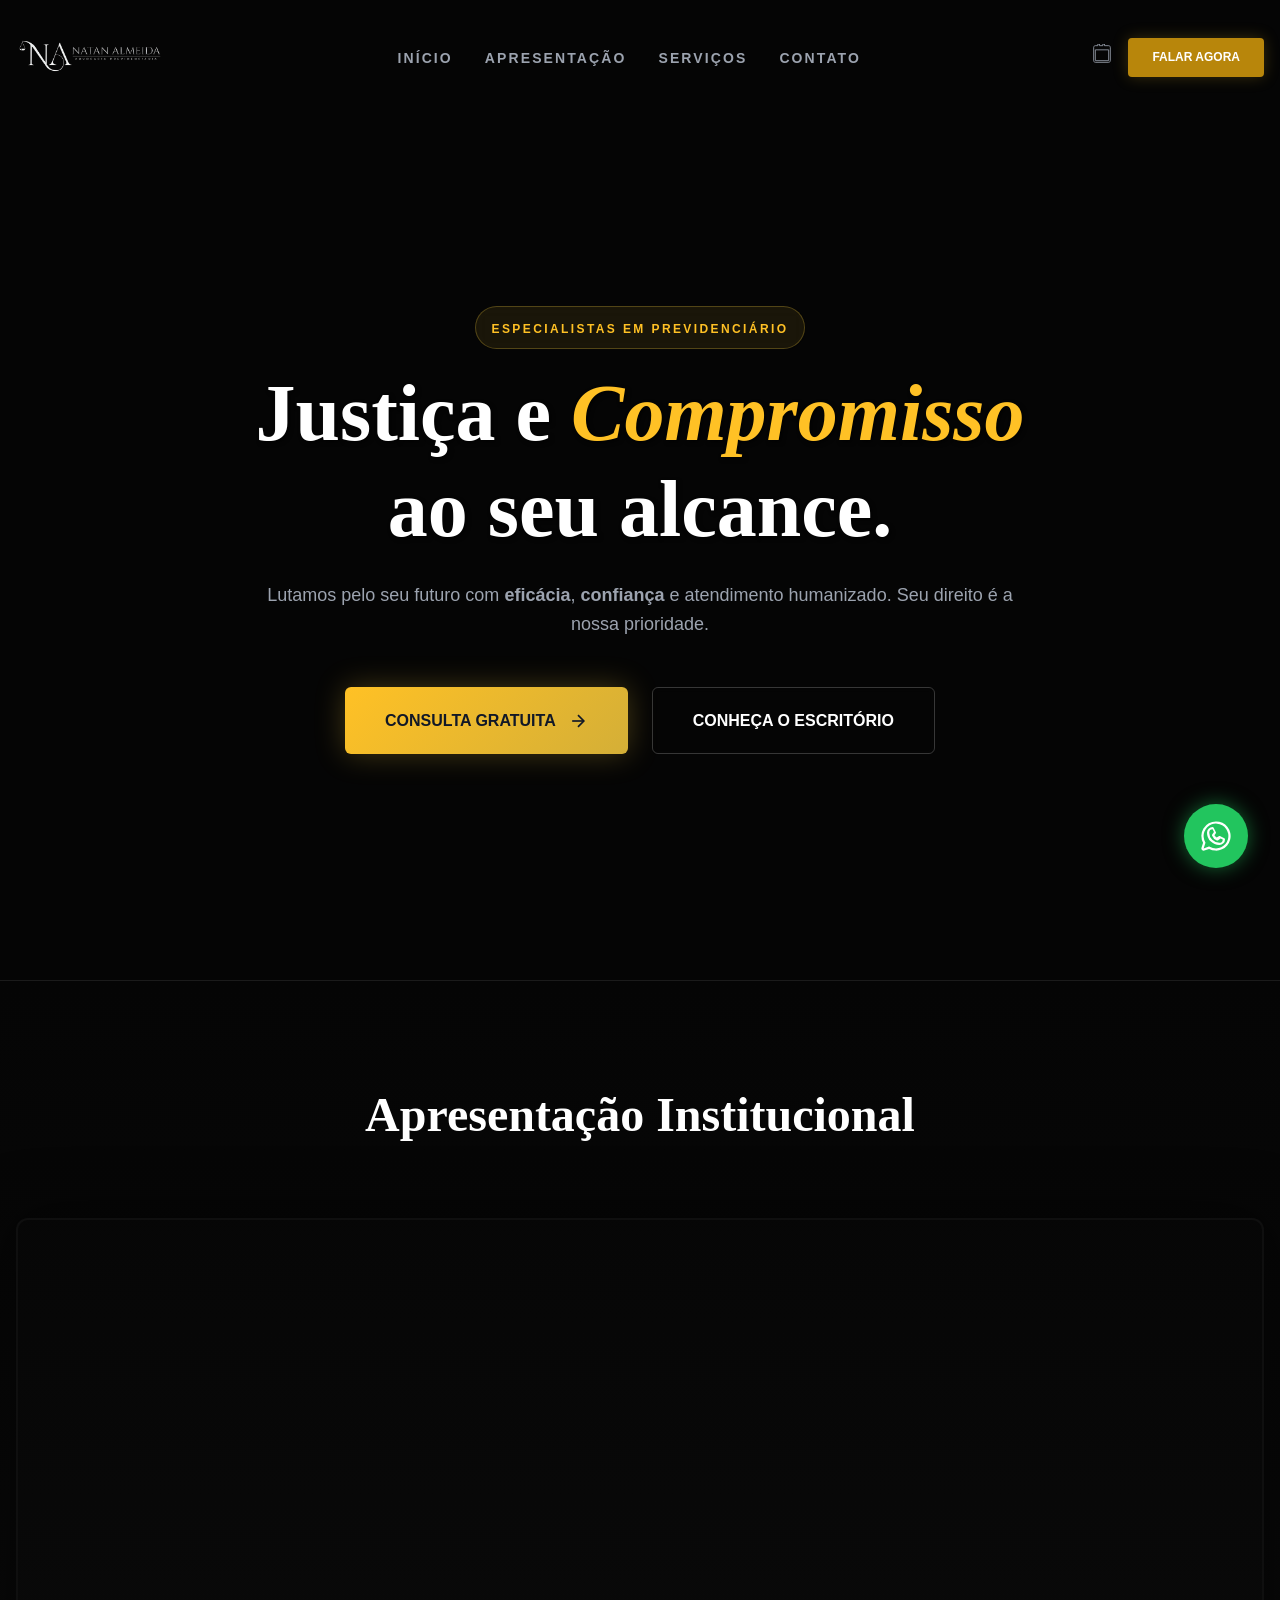
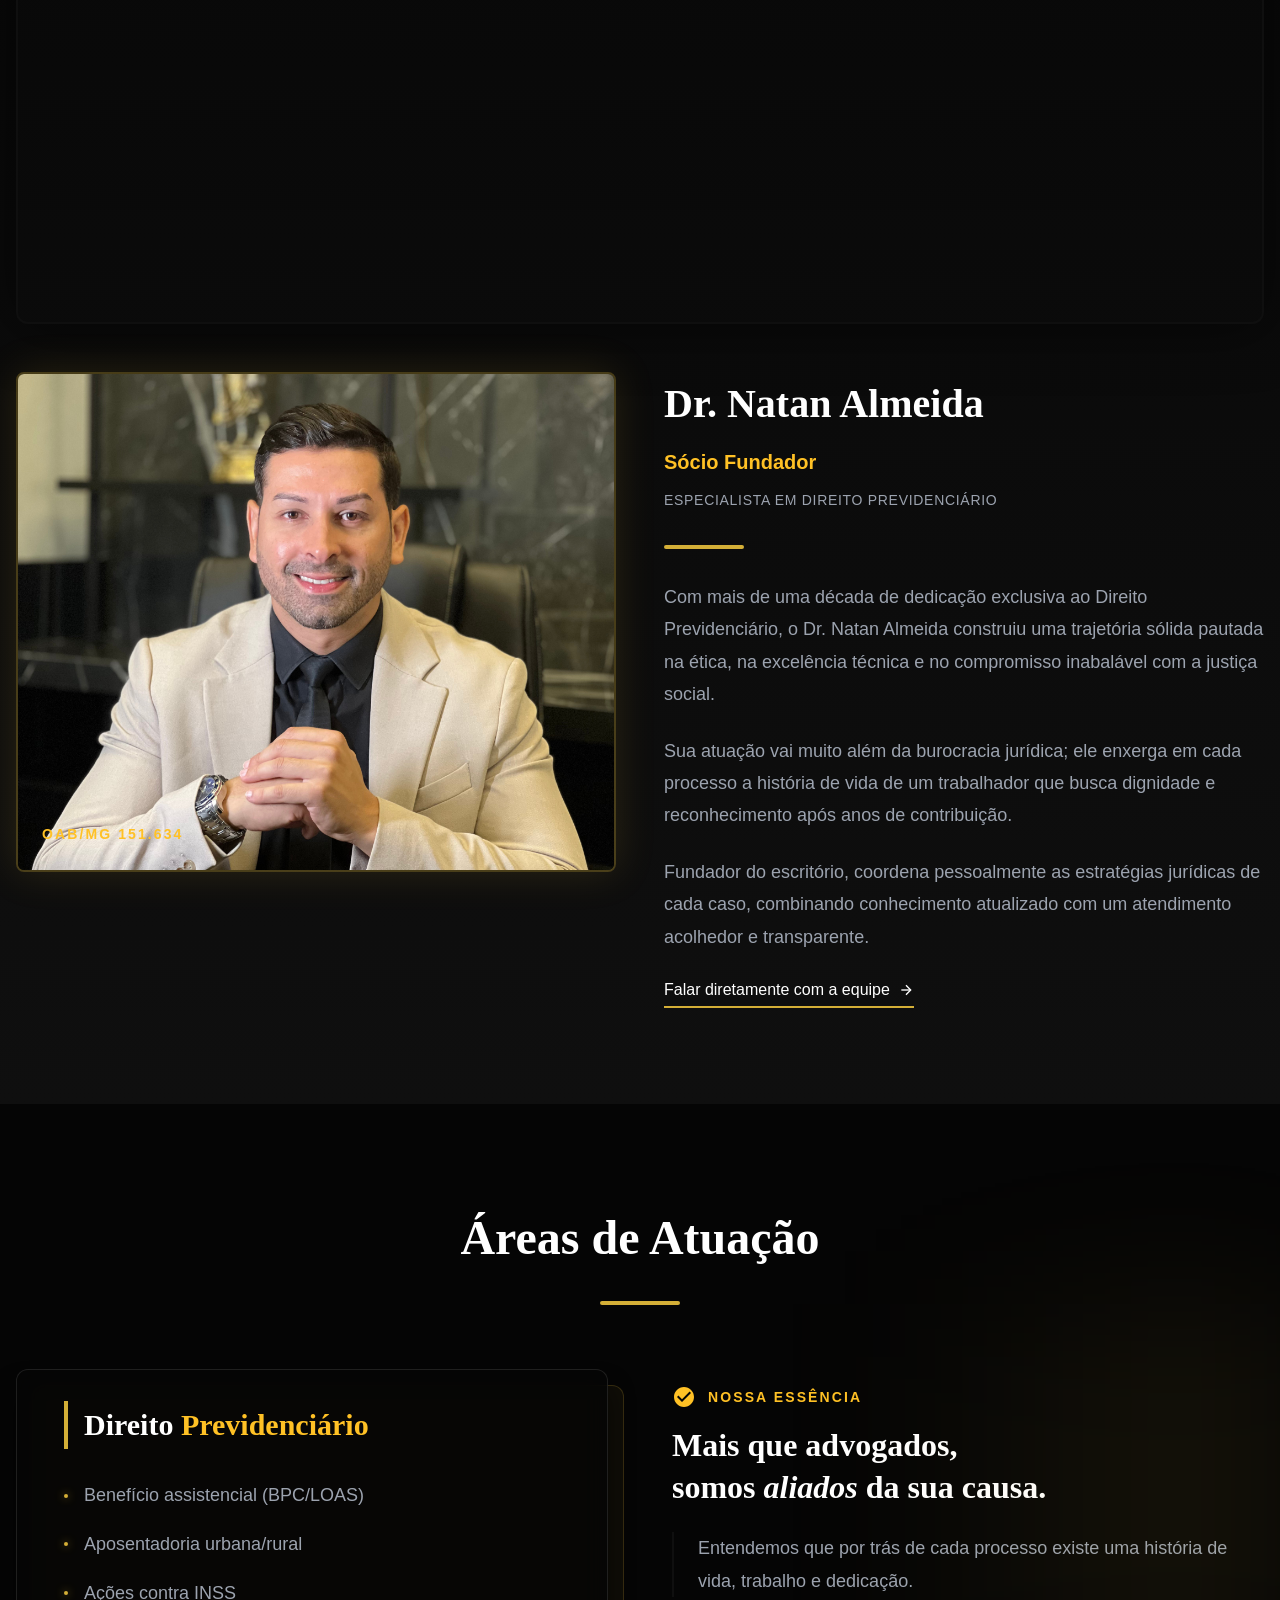
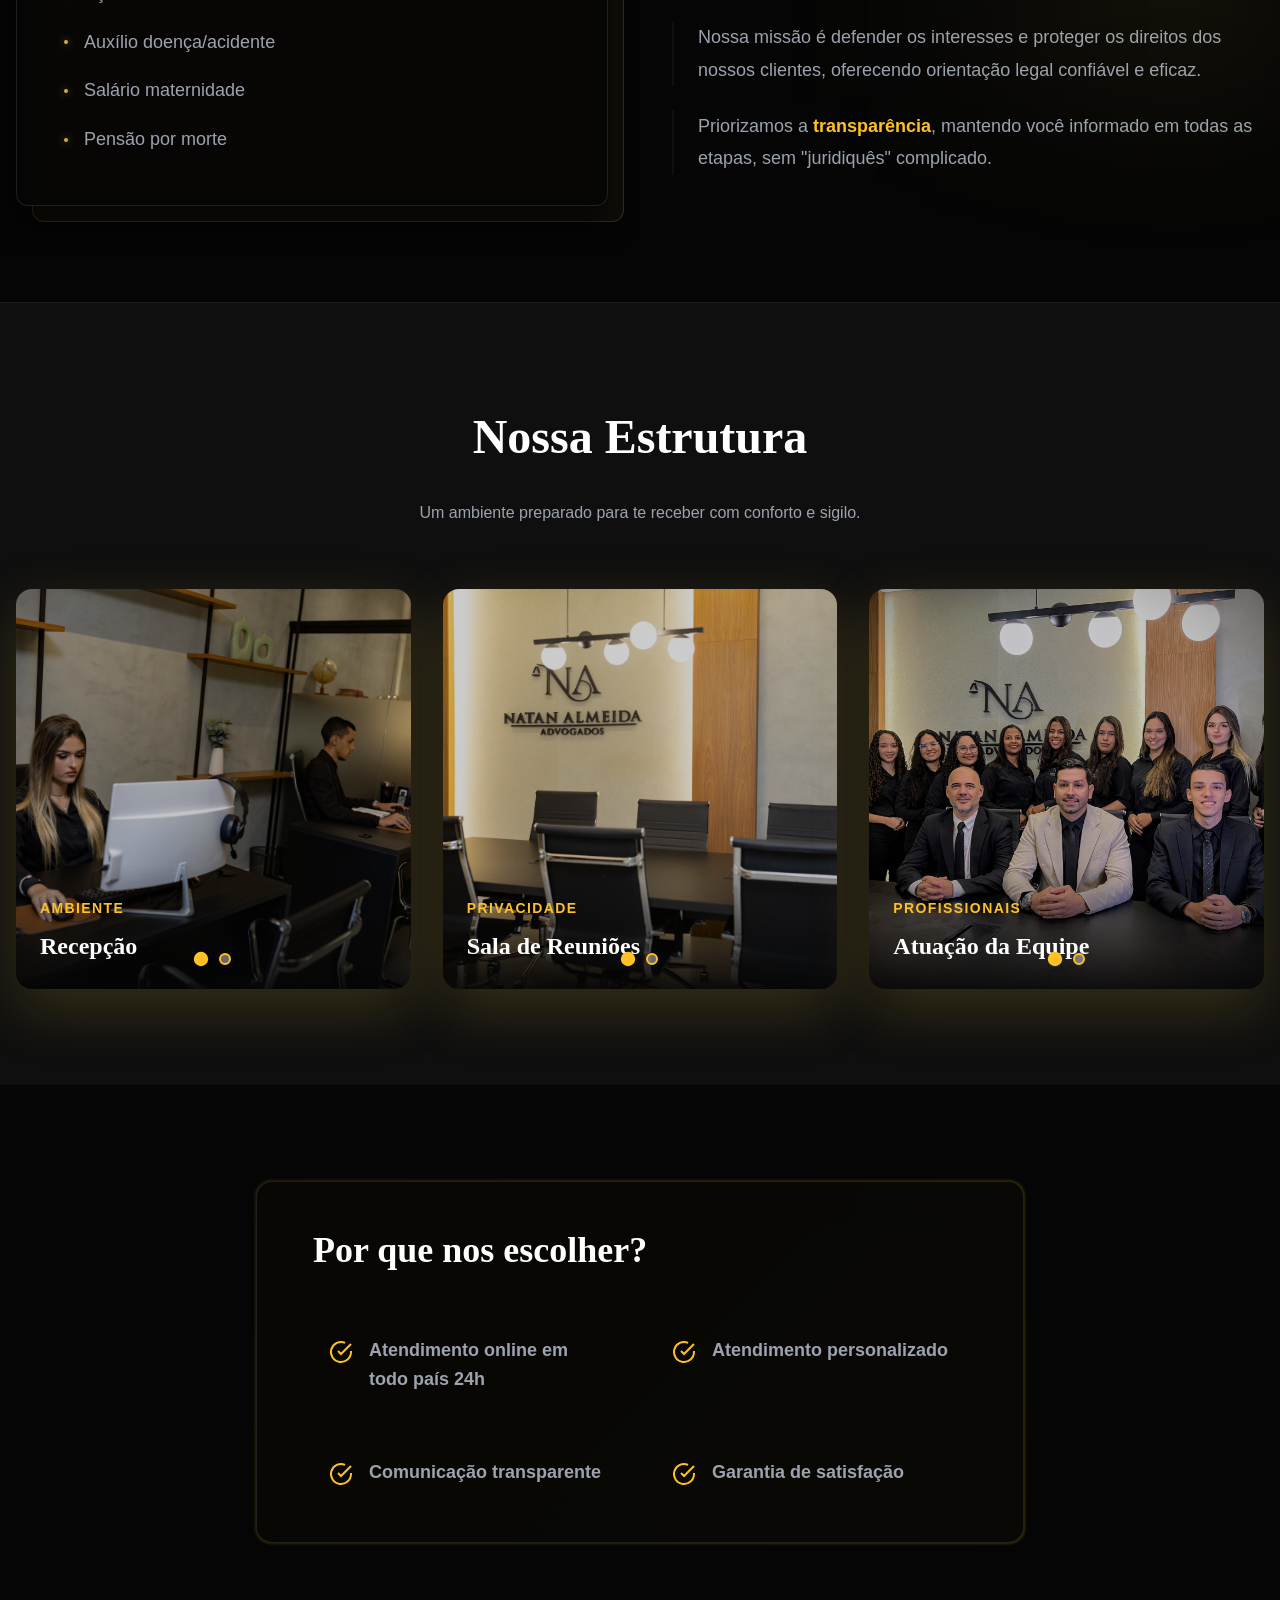
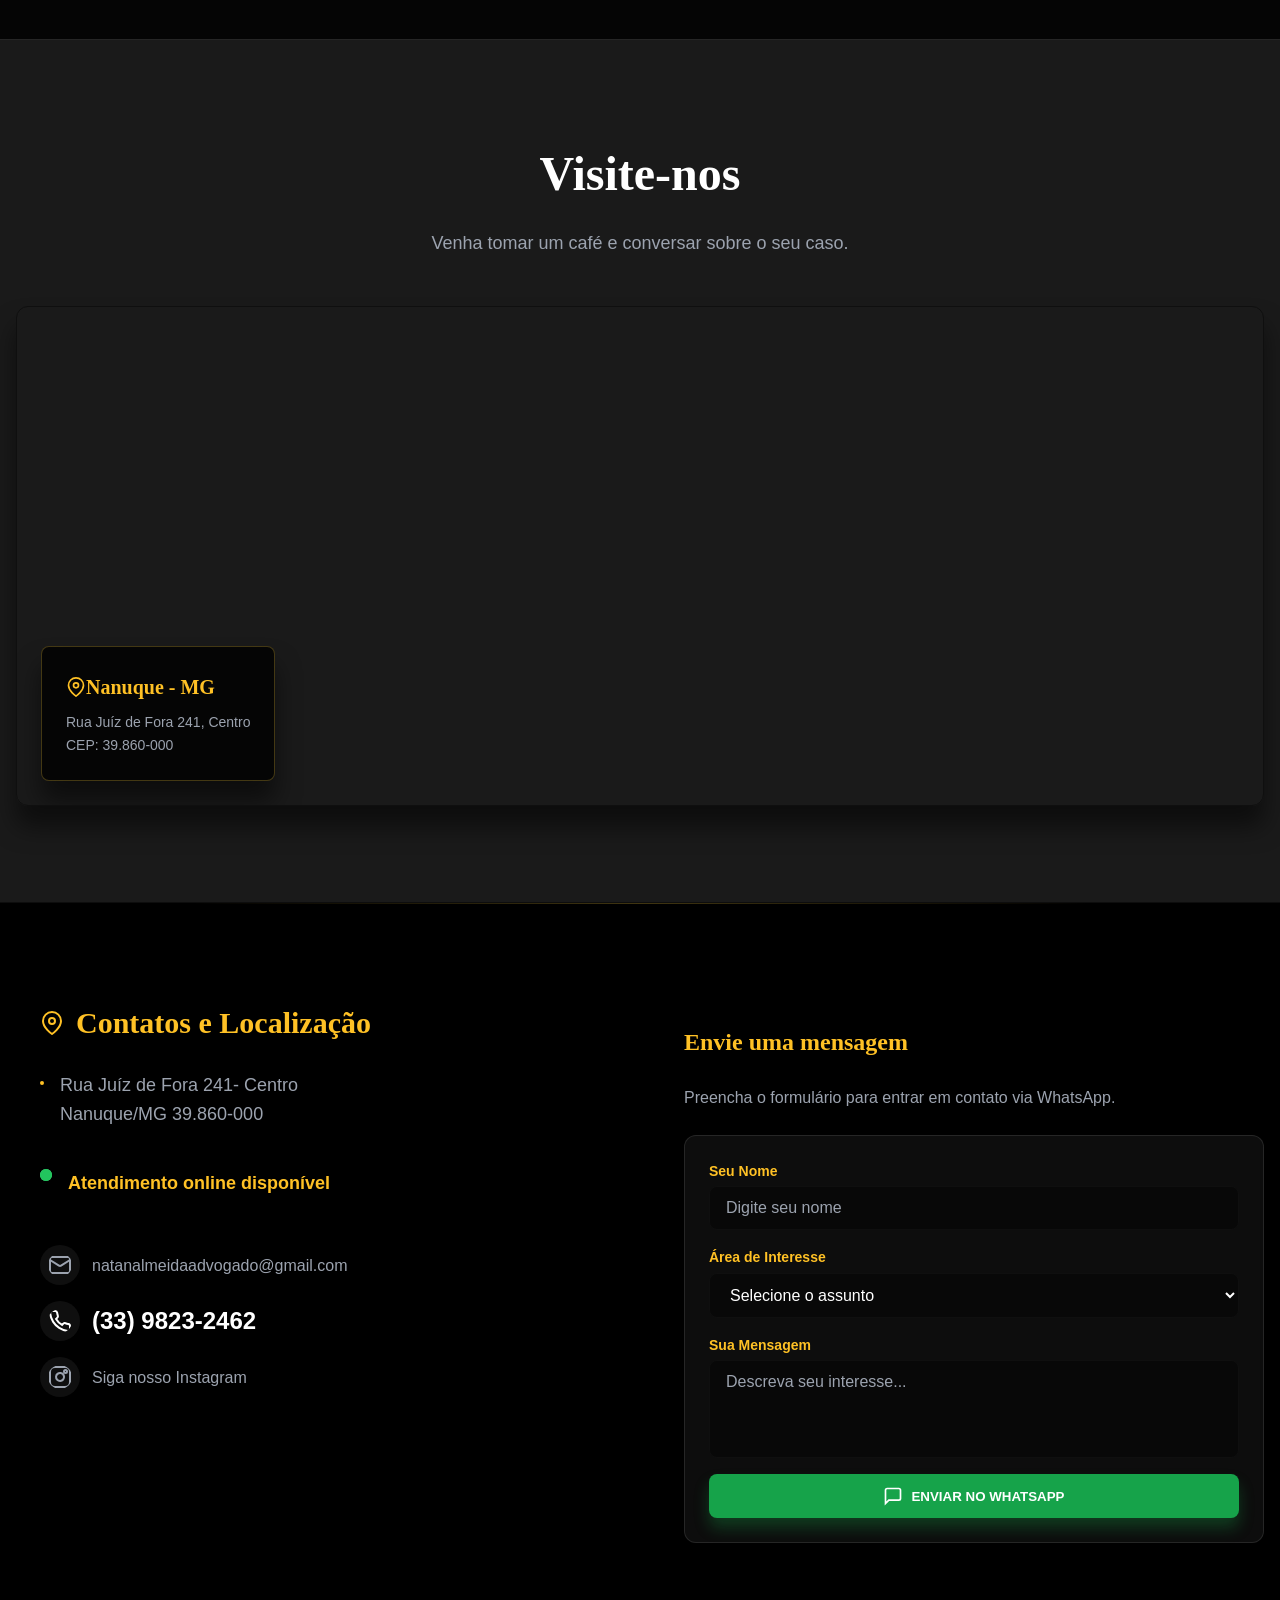
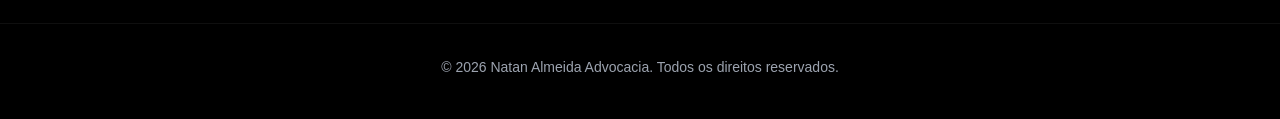
==== index.html @ 94191c1b "Add Vercel Web Analytics integration guide # Vercel Web Analytics Implementation  ## Summary Success" ====
<!DOCTYPE html>
<html lang="pt-BR">
<head>
    <meta charset="UTF-8">
    <meta name="viewport" content="width=device-width, initial-scale=1.0">
    <title>Natan Almeida | Advocacia Previdenciária</title>
    <style>
        * {
            margin: 0;
            padding: 0;
            box-sizing: border-box;
        }

        /* ========== VARIÁVEIS DE COR ========== */
        :root {
            --gold-300: #FFD700;
            --gold-400: #FFC125;
            --gold-500: #D4AF37;
            --gold-600: #B8860B;
            --rich-black: #050505;
            --charcoal: #0F0F0F;
            --text-light: #E5E7EB;
            --text-muted: #9CA3AF;
            --text-dark: #111827;
        }

        /* ========== SCROLLBAR CUSTOMIZADA ========== */
        ::-webkit-scrollbar {
            width: 10px;
        }
        ::-webkit-scrollbar-track {
            background: var(--rich-black);
        }
        ::-webkit-scrollbar-thumb {
            background: #333;
            border-radius: 5px;
        }
        ::-webkit-scrollbar-thumb:hover {
            background: var(--gold-500);
        }
        * {
            scrollbar-width: thin;
            scrollbar-color: #333 var(--rich-black);
        }

        /* ========== FONTE E BASE ========== */
        @import url('https://fonts.googleapis.com/css2?family=Cormorant+Garamond:ital,wght@0,300;0,400;0,600;0,700;1,400&family=Inter:wght@300;400;500;600&display=swap');

        html {
            scroll-behavior: smooth;
        }

        body {
            font-family: 'Inter', sans-serif;
            background-color: var(--rich-black);
            color: var(--text-light);
            line-height: 1.6;
            overflow-x: hidden;
        }

        h1, h2, h3, h4, h5, h6 {
            font-family: 'Cormorant Garamond', serif;
            font-weight: 600;
        }

        ::selection {
            background-color: var(--gold-500);
            color: white;
        }

        /* ========== HEADER ========== */
        header {
            position: fixed;
            top: 0;
            width: 100%;
            z-index: 50;
            transition: all 0.5s ease;
            padding: 1.5rem 0;
        }

        header.scrolled {
            background-color: rgba(5, 5, 5, 0.8);
            backdrop-filter: blur(20px);
            box-shadow: 0 10px 30px rgba(0, 0, 0, 0.3);
            padding: 0.75rem 0;
            border-bottom: 1px solid rgba(255, 255, 255, 0.05);
        }

        .header-container {
            max-width: 1280px;
            margin: 0 auto;
            padding: 0 1rem;
            display: flex;
            justify-content: space-between;
            align-items: center;
        }

        .logo {
            height: 60px;
            width: auto;
            object-fit: contain;
            transition: opacity 0.3s;
        }

        .logo:hover {
            opacity: 0.9;
        }

        nav {
            display: none;
            gap: 2rem;
        }

        nav.active {
            display: flex;
        }

        nav a {
            position: relative;
            font-size: 0.875rem;
            font-weight: 600;
            color: var(--text-muted);
            text-decoration: none;
            text-transform: uppercase;
            letter-spacing: 0.15em;
            transition: color 0.3s;
        }

        nav a::after {
            content: '';
            position: absolute;
            bottom: -5px;
            left: 0;
            width: 0;
            height: 2px;
            background-color: var(--gold-400);
            transition: width 0.3s;
        }

        nav a:hover {
            color: white;
        }

        nav a:hover::after {
            width: 100%;
        }

        @media (min-width: 768px) {
            nav {
                display: flex !important;
            }
        }

        .header-cta {
            display: none;
            align-items: center;
            gap: 1rem;
        }

        .header-cta.active {
            display: flex;
        }

        @media (min-width: 768px) {
            .header-cta {
                display: flex !important;
            }
        }

        .header-cta a {
            transition: all 0.3s;
        }

        .header-cta a.btn {
            padding: 0.625rem 1.5rem;
            background-color: var(--gold-600);
            color: white;
            text-decoration: none;
            font-size: 0.75rem;
            font-weight: 700;
            text-transform: uppercase;
            border-radius: 0.25rem;
            transition: all 0.3s;
            box-shadow: 0 0 15px rgba(176, 141, 32, 0.3);
        }

        .header-cta a.btn:hover {
            background-color: var(--gold-500);
            box-shadow: 0 0 20px rgba(212, 175, 55, 0.6);
            transform: translateY(-2px);
        }

        .menu-btn {
            display: flex;
            flex-direction: column;
            gap: 0.4rem;
            background: none;
            border: none;
            cursor: pointer;
            color: white;
            padding: 0.5rem;
        }

        .menu-btn span {
            width: 25px;
            height: 3px;
            background-color: white;
            border-radius: 2px;
            transition: all 0.3s;
        }

        /* ========== CAROUSEL ========== */
        .carousel-container {
            position: relative;
            max-width: 800px;
            margin: 0 auto;
            border-radius: 1rem;
            overflow: hidden;
            box-shadow: 0 20px 60px rgba(212, 175, 55, 0.2);
        }

        .carousel-slide {
            position: relative;
            width: 100%;
            height: 500px;
            overflow: hidden;
        }

        .carousel-slide img {
            width: 100%;
            height: 100%;
            object-fit: cover;
            animation: slideIn 0.8s ease-in-out;
        }

        @keyframes slideIn {
            from {
                opacity: 0;
                transform: scale(1.05);
            }
            to {
                opacity: 1;
                transform: scale(1);
            }
        }

        .carousel-info {
            position: absolute;
            bottom: 0;
            left: 0;
            right: 0;
            background: linear-gradient(to top, rgba(5, 5, 5, 0.9), transparent);
            padding: 2rem 1.5rem 1.5rem;
            color: white;
        }

        .carousel-label {
            font-size: 0.875rem;
            color: var(--gold-400);
            text-transform: uppercase;
            letter-spacing: 0.1em;
            font-weight: 600;
            margin-bottom: 0.5rem;
        }

        .carousel-title {
            font-size: 1.5rem;
            font-weight: 600;
            font-family: 'Cormorant Garamond', serif;
            margin: 0;
        }

        .carousel-dots {
            position: absolute;
            bottom: 1.5rem;
            left: 50%;
            transform: translateX(-50%);
            display: flex;
            gap: 0.75rem;
            z-index: 10;
        }

        .dot {
            width: 12px;
            height: 12px;
            border-radius: 50%;
            background-color: rgba(255, 255, 255, 0.4);
            cursor: pointer;
            transition: all 0.3s ease;
            border: 2px solid var(--gold-400);
        }

        .dot.active {
            background-color: var(--gold-400);
            transform: scale(1.2);
        }

        .dot:hover {
            background-color: rgba(255, 255, 255, 0.6);
        }

        /* ========== SERVICES GRID ========== */
        .services-grid {
            display: grid;
            grid-template-columns: repeat(auto-fit, minmax(300px, 1fr));
            gap: 2rem;
            margin-top: 3rem;
        }

        .service-card-container {
            position: relative;
        }

        .carousel-mini {
            position: relative;
            border-radius: 1rem;
            overflow: hidden;
            box-shadow: 0 20px 60px rgba(212, 175, 55, 0.2);
        }

        .carousel-mini-slide {
            position: relative;
            width: 100%;
            height: 400px;
            overflow: hidden;
        }

        .carousel-mini-slide .carousel-img {
            width: 100%;
            height: 100%;
            object-fit: cover;
            animation: slideIn 0.8s ease-in-out;
            filter: brightness(0.8);
            transition: filter 0.5s ease, opacity 0.8s ease-in-out;
            cursor: pointer;
        }

        .carousel-mini:hover .carousel-img {
            filter: brightness(1);
        }

        .carousel-mini-slide .carousel-info {
            position: absolute;
            bottom: 0;
            left: 0;
            right: 0;
            background: linear-gradient(to top, rgba(5, 5, 5, 0.9), transparent);
            padding: 2rem 1.5rem 1.5rem;
            color: white;
        }

        .carousel-mini-slide .carousel-label {
            font-size: 0.875rem;
            color: var(--gold-400);
            text-transform: uppercase;
            letter-spacing: 0.1em;
            font-weight: 600;
            margin-bottom: 0.5rem;
        }

        .carousel-mini-slide .carousel-title {
            font-size: 1.5rem;
            font-weight: 600;
            font-family: 'Cormorant Garamond', serif;
            margin: 0;
        }

        @media (min-width: 768px) {
            .menu-btn {
                display: none;
            }
        }

        /* ========== HERO SECTION ========== */
        .hero {
            position: relative;
            min-height: 100vh;
            display: flex;
            align-items: center;
            justify-content: center;
            padding: 2rem 1rem;
            margin-top: 80px;
            overflow: hidden;
            background-image: url('./equipe1.jpg');
            background-size: cover;
            background-position: center;
            background-repeat: no-repeat;
            background-attachment: fixed;
        }

        .hero::before {
            content: '';
            position: absolute;
            top: 0;
            left: 0;
            right: 0;
            bottom: 0;
            background: linear-gradient(135deg, rgba(5, 5, 5, 0.85) 0%, rgba(5, 5, 5, 0.6) 50%, rgba(5, 5, 5, 0.9) 100%);
            z-index: 1;
        }

        .hero::after {
            content: '';
            position: absolute;
            top: 0;
            left: 0;
            right: 0;
            bottom: 0;
            background-image: url('data:image/svg+xml,<svg xmlns="http://www.w3.org/2000/svg" width="60" height="60"><rect fill="%23050505" width="60" height="60"/><g fill-opacity="0.05"><polygon points="30 55 0 38 0 23 30 5 60 23 60 38"/></g></svg>');
            z-index: 1;
        }

        .hero-content {
            position: relative;
            z-index: 2;
            max-width: 1280px;
            text-align: center;
            animation: fadeInUp 1s ease-out;
        }

        .hero-badge {
            display: inline-block;
            margin-bottom: 1rem;
            padding: 0.5rem 1rem;
            border: 1px solid rgba(212, 175, 55, 0.3);
            border-radius: 9999px;
            background-color: rgba(212, 175, 55, 0.1);
            backdrop-filter: blur(8px);
        }

        .hero-badge span {
            color: var(--gold-400);
            font-size: 0.75rem;
            text-transform: uppercase;
            letter-spacing: 0.2em;
            font-weight: 700;
        }

        .hero h1 {
            font-size: 3rem;
            line-height: 1.2;
            color: white;
            margin-bottom: 1.5rem;
            text-shadow: 2px 2px 4px rgba(0, 0, 0, 0.7);
        }

        @media (min-width: 640px) {
            .hero h1 {
                font-size: 4rem;
            }
        }

        @media (min-width: 1024px) {
            .hero h1 {
                font-size: 5rem;
            }
        }

        .hero h1 .gold {
            color: var(--gold-400);
            font-style: italic;
        }

        .hero p {
            font-size: 1.125rem;
            color: var(--text-muted);
            max-width: 48rem;
            margin: 0 auto 3rem;
            font-weight: 300;
        }

        .hero-btns {
            display: flex;
            flex-direction: column;
            gap: 1.5rem;
            justify-content: center;
            margin-top: 2rem;
        }

        @media (min-width: 640px) {
            .hero-btns {
                flex-direction: row;
            }
        }

        .btn-primary {
            padding: 1.25rem 2.5rem;
            font-size: 1rem;
            font-weight: 700;
            text-transform: uppercase;
            background: linear-gradient(135deg, var(--gold-400) 0%, var(--gold-500) 100%);
            color: var(--text-dark);
            text-decoration: none;
            border-radius: 0.375rem;
            display: inline-flex;
            align-items: center;
            justify-content: center;
            gap: 0.75rem;
            transition: all 0.3s;
            box-shadow: 0 0 30px rgba(212, 175, 55, 0.3);
            border: none;
            cursor: pointer;
        }

        .btn-primary:hover {
            box-shadow: 0 0 40px rgba(255, 255, 255, 0.4);
            transform: translateY(-2px);
        }

        .btn-secondary {
            padding: 1.25rem 2.5rem;
            font-size: 1rem;
            font-weight: 700;
            text-transform: uppercase;
            background: transparent;
            color: white;
            text-decoration: none;
            border: 1px solid rgba(255, 255, 255, 0.2);
            border-radius: 0.375rem;
            display: inline-flex;
            align-items: center;
            justify-content: center;
            gap: 0.75rem;
            transition: all 0.3s;
            backdrop-filter: blur(4px);
        }

        .btn-secondary:hover {
            background-color: rgba(255, 255, 255, 0.1);
            border-color: rgba(255, 255, 255, 0.4);
        }

        @keyframes fadeInUp {
            from {
                opacity: 0;
                transform: translateY(30px);
            }
            to {
                opacity: 1;
                transform: translateY(0);
            }
        }

        /* ========== PRESENTATION SECTION ========== */
        .presentation {
            padding: 6rem 1rem;
            background: linear-gradient(180deg, var(--rich-black) 0%, var(--charcoal) 100%);
            border-top: 1px solid rgba(255, 255, 255, 0.05);
        }

        .section-container {
            max-width: 1280px;
            margin: 0 auto;
        }

        .section-header {
            text-align: center;
            margin-bottom: 4rem;
        }

        .section-header h2 {
            font-size: 2rem;
            color: white;
            margin-bottom: 1.5rem;
        }

        @media (min-width: 640px) {
            .section-header h2 {
                font-size: 3rem;
            }
        }

        .presentation-grid {
            display: grid;
            grid-template-columns: 1fr;
            gap: 3rem;
            align-items: start;
        }

        @media (min-width: 768px) {
            .presentation-grid {
                grid-template-columns: 1fr 1fr;
            }
        }

        .presentation-image {
            position: relative;
            border-radius: 0.5rem;
            overflow: hidden;
            border: 2px solid rgba(212, 175, 55, 0.3);
            box-shadow: 0 0 40px rgba(212, 175, 55, 0.15);
            height: 500px;
        }

        .presentation-image img {
            width: 100%;
            height: 100%;
            object-fit: cover;
            object-position: center top;
        }

        .presentation-content h3 {
            font-size: 2.5rem;
            color: white;
            margin-bottom: 0.5rem;
        }

        .presentation-content .subtitle {
            color: var(--gold-400);
            font-size: 1.25rem;
            font-weight: 600;
            margin-bottom: 0.5rem;
        }

        .presentation-content .meta {
            color: var(--text-muted);
            font-size: 0.875rem;
            text-transform: uppercase;
            letter-spacing: 0.05em;
            margin-bottom: 2rem;
        }

        .divider {
            width: 5rem;
            height: 4px;
            background-color: var(--gold-500);
            border-radius: 9999px;
            margin: 2rem 0;
        }

        .presentation-content p {
            color: var(--text-muted);
            font-size: 1.125rem;
            line-height: 1.8;
            margin-bottom: 1.5rem;
        }

        .presentation-content a {
            display: inline-flex;
            align-items: center;
            gap: 0.5rem;
            color: white;
            text-decoration: none;
            border-bottom: 2px solid var(--gold-500);
            padding-bottom: 0.25rem;
            transition: color 0.3s;
        }

        .presentation-content a:hover {
            color: var(--gold-400);
        }

        /* ========== SPECIALTIES SECTION ========== */
        .specialties {
            padding: 6rem 1rem;
            background-color: var(--rich-black);
            position: relative;
            overflow: hidden;
        }

        .specialties::before {
            content: '';
            position: absolute;
            right: 0;
            top: 25%;
            width: 33%;
            height: 50%;
            background: linear-gradient(to left, rgba(212, 175, 55, 0.1), transparent);
            filter: blur(80px);
            pointer-events: none;
        }

        .specialties-grid {
            display: grid;
            grid-template-columns: 1fr;
            gap: 4rem;
            align-items: start;
        }

        @media (min-width: 1024px) {
            .specialties-grid {
                grid-template-columns: 1fr 1fr;
            }
        }

        .specialties-card {
            position: relative;
        }

        .specialties-card::before {
            content: '';
            position: absolute;
            inset: 0;
            background-color: rgba(212, 175, 55, 0.05);
            transform: translate(1rem, 1rem);
            border-radius: 0.75rem;
            border: 1px solid rgba(212, 175, 55, 0.2);
        }

        .specialties-card::after {
            content: '';
            position: absolute;
            inset: 0;
            border: 1px solid rgba(255, 255, 255, 0.1);
            border-radius: 0.75rem;
            background-color: rgba(5, 5, 5, 0.8);
            backdrop-filter: blur(12px);
            box-shadow: 0 20px 25px rgba(0, 0, 0, 0.5);
            z-index: 1;
        }

        .specialties-card-content {
            position: relative;
            z-index: 2;
            padding: 2rem 3rem;
        }

        .specialties-card h3 {
            font-size: 1.875rem;
            color: white;
            margin-bottom: 2rem;
            border-left: 4px solid var(--gold-500);
            padding-left: 1rem;
        }

        .specialties-card h3 .gold {
            color: var(--gold-400);
        }

        .specialties-list {
            list-style: none;
        }

        .specialties-list li {
            display: flex;
            align-items: center;
            font-size: 1.125rem;
            color: var(--text-muted);
            margin-bottom: 1.25rem;
            transition: color 0.3s;
        }

        .specialties-list li:hover {
            color: white;
        }

        .specialties-list li::before {
            content: '';
            display: inline-block;
            width: 4px;
            height: 4px;
            background-color: var(--gold-500);
            border-radius: 50%;
            margin-right: 1rem;
            box-shadow: 0 0 8px rgba(197, 160, 40, 0.8);
            transition: transform 0.3s;
        }

        .specialties-list li:hover::before {
            transform: scale(1.5);
        }

        .essence {
            padding-top: 1rem;
        }

        .essence-header {
            display: flex;
            align-items: center;
            gap: 0.75rem;
            color: var(--gold-400);
            margin-bottom: 1rem;
            text-transform: uppercase;
            font-size: 0.875rem;
            font-weight: 700;
            letter-spacing: 0.15em;
        }

        .essence h3 {
            font-size: 2rem;
            color: white;
            line-height: 1.3;
            margin-bottom: 1.5rem;
        }

        .essence h3 .italic {
            font-style: italic;
        }

        .essence-text {
            display: flex;
            flex-direction: column;
            gap: 1.5rem;
        }

        .essence-text p {
            border-left: 2px solid var(--charcoal);
            padding-left: 1.5rem;
            color: var(--text-muted);
            font-size: 1.125rem;
            line-height: 1.8;
            transition: border-color 0.3s;
        }

        .essence-text p:hover {
            border-left-color: var(--gold-500);
        }

        .essence-text strong {
            color: var(--gold-400);
        }

        /* ========== SERVICES SECTION ========== */
        .services {
            padding: 6rem 1rem;
            background-color: var(--charcoal);
            border-top: 1px solid rgba(255, 255, 255, 0.05);
        }

        .services-grid {
            display: grid;
            grid-template-columns: 1fr;
            gap: 2rem;
        }

        @media (min-width: 768px) {
            .services-grid {
                grid-template-columns: repeat(3, 1fr);
            }
        }

        .service-card {
            position: relative;
            height: 300px;
            border-radius: 0.5rem;
            overflow: hidden;
            box-shadow: 0 20px 25px rgba(0, 0, 0, 0.5);
            cursor: pointer;
            transition: transform 0.3s;
        }

        .service-card:hover {
            transform: translateY(-5px);
        }

        .service-card img {
            width: 100%;
            height: 100%;
            object-fit: cover;
            transition: opacity 0.5s;
        }

        .service-card::before {
            content: '';
            position: absolute;
            inset: 0;
            background-color: rgba(0, 0, 0, 0.6);
            z-index: 1;
            transition: background-color 0.5s;
        }

        .service-card:hover::before {
            background-color: rgba(0, 0, 0, 0.2);
        }

        .service-info {
            position: absolute;
            bottom: 1.5rem;
            left: 1.5rem;
            z-index: 2;
            transform: translateY(0);
            transition: transform 0.5s;
        }

        .service-card:hover .service-info {
            transform: translateY(-10px);
        }

        .service-label {
            color: var(--gold-400);
            font-size: 0.75rem;
            font-weight: 700;
            text-transform: uppercase;
            letter-spacing: 0.15em;
            margin-bottom: 0.25rem;
        }

        .service-title {
            color: white;
            font-family: 'Cormorant Garamond', serif;
            font-size: 1.5rem;
            font-weight: 600;
        }

        /* ========== WHY US SECTION ========== */
        .why-us {
            padding: 6rem 1rem;
            background-color: var(--rich-black);
            position: relative;
        }

        .why-us-content {
            max-width: 48rem;
            margin: 0 auto;
        }

        .why-us-card {
            position: relative;
        }

        .why-us-card::before {
            content: '';
            position: absolute;
            inset: -1px;
            background: linear-gradient(135deg, var(--gold-600) 0%, var(--gold-300) 100%);
            border-radius: 1rem;
            opacity: 0.2;
            filter: blur(1px);
            transition: opacity 0.5s;
        }

        .why-us-card:hover::before {
            opacity: 0.4;
        }

        .why-us-inner {
            position: relative;
            border: 1px solid rgba(255, 255, 255, 0.1);
            padding: 2.5rem 3.5rem;
            border-radius: 1rem;
            background-color: rgba(5, 5, 5, 0.9);
            backdrop-filter: blur(20px);
        }

        .why-us-inner h3 {
            font-size: 2rem;
            color: white;
            margin-bottom: 2.5rem;
        }

        @media (min-width: 640px) {
            .why-us-inner h3 {
                font-size: 2.25rem;
            }
        }

        .why-us-grid {
            display: grid;
            grid-template-columns: 1fr;
            gap: 2rem;
        }

        @media (min-width: 640px) {
            .why-us-grid {
                grid-template-columns: 1fr 1fr;
            }
        }

        .why-us-item {
            display: flex;
            gap: 1rem;
            padding: 1rem;
            border-radius: 0.5rem;
            transition: background-color 0.3s;
        }

        .why-us-item:hover {
            background-color: rgba(255, 255, 255, 0.05);
        }

        .why-us-icon {
            flex-shrink: 0;
            width: 24px;
            height: 24px;
            color: var(--gold-400);
            margin-top: 0.25rem;
        }

        .why-us-text {
            color: var(--text-muted);
            font-size: 1.125rem;
            font-weight: 600;
        }

        /* ========== LOCATION SECTION ========== */
        .location {
            padding: 6rem 1rem;
            background-color: #1a1a1a;
            border-top: 1px solid rgba(255, 255, 255, 0.05);
        }

        .location-header {
            text-align: center;
            margin-bottom: 3rem;
        }

        .location-header h2 {
            font-size: 2rem;
            color: white;
            margin-bottom: 1rem;
        }

        @media (min-width: 640px) {
            .location-header h2 {
                font-size: 3rem;
            }
        }

        .location-header p {
            color: var(--text-muted);
            font-size: 1.125rem;
        }

        .map-container {
            position: relative;
            width: 100%;
            height: 500px;
            border-radius: 0.75rem;
            overflow: hidden;
            box-shadow: 0 20px 25px rgba(0, 0, 0, 0.5);
            border: 1px solid var(--charcoal);
        }

        .map-container iframe {
            width: 100%;
            height: 100%;
            border: none;
            filter: grayscale(1) contrast(1.25);
            opacity: 0.8;
            transition: all 0.7s;
        }

        .map-container:hover iframe {
            filter: grayscale(0) contrast(1.25);
            opacity: 1;
        }

        .map-info {
            position: absolute;
            bottom: 1.5rem;
            left: 1.5rem;
            background-color: rgba(5, 5, 5, 0.95);
            padding: 1.5rem;
            border-radius: 0.5rem;
            border: 1px solid rgba(212, 175, 55, 0.3);
            backdrop-filter: blur(12px);
            box-shadow: 0 20px 25px rgba(0, 0, 0, 0.5);
            pointer-events: none;
            z-index: 10;
            transform: scale(1);
            transition: transform 0.3s;
        }

        .map-container:hover .map-info {
            transform: scale(1.05);
        }

        .map-info-title {
            display: flex;
            align-items: center;
            color: var(--gold-400);
            font-family: 'Cormorant Garamond', serif;
            font-size: 1.25rem;
            margin-bottom: 0.5rem;
            font-weight: 600;
        }

        .map-info-text {
            color: var(--text-muted);
            font-size: 0.875rem;
            line-height: 1.6;
        }

        /* ========== FOOTER SECTION ========== */
        footer {
            background-color: black;
            color: white;
            padding-top: 6rem;
            padding-bottom: 2.5rem;
            border-top: 1px solid rgba(255, 255, 255, 0.05);
            position: relative;
        }

        footer::before {
            content: '';
            position: absolute;
            top: 0;
            left: 0;
            right: 0;
            height: 1px;
            background: radial-gradient(circle at center, rgba(212, 175, 55, 0.3) 0%, transparent 70%);
        }

        .footer-content {
            max-width: 1280px;
            margin: 0 auto;
            padding: 0 1rem;
            display: grid;
            grid-template-columns: 1fr;
            gap: 4rem;
            margin-bottom: 5rem;
        }

        @media (min-width: 768px) {
            .footer-content {
                grid-template-columns: 1fr 1fr;
            }
        }

        .footer-section h3 {
            font-size: 1.875rem;
            color: var(--gold-400);
            margin-bottom: 1.5rem;
            display: flex;
            align-items: center;
            gap: 0.75rem;
        }

        .contact-list {
            list-style: none;
        }

        .contact-list li {
            display: flex;
            align-items: flex-start;
            margin-bottom: 1.5rem;
        }

        .contact-list .dot {
            width: 3px;
            height: 3px;
            background-color: var(--gold-500);
            border-radius: 50%;
            margin-right: 1rem;
            margin-top: 0.625rem;
            transition: box-shadow 0.3s;
        }

        .contact-list li:hover .dot {
            box-shadow: 0 0 8px rgba(197, 160, 40, 1);
        }

        .contact-list .text {
            color: var(--text-muted);
            font-size: 1.125rem;
            transition: color 0.3s;
        }

        .contact-list li:hover .text {
            color: white;
        }

        .online-indicator {
            display: flex;
            align-items: center;
            color: var(--gold-400);
            font-weight: 600;
            font-size: 1.125rem;
            padding-top: 1rem;
        }

        .pulse {
            position: relative;
            display: inline-flex;
            width: 12px;
            height: 12px;
            margin-right: 1rem;
        }

        .pulse::before {
            content: '';
            position: absolute;
            width: 100%;
            height: 100%;
            background-color: #4ade80;
            border-radius: 50%;
            animation: ping 2s cubic-bezier(0, 0, 0.2, 1) infinite;
        }

        .pulse::after {
            content: '';
            position: relative;
            display: inline-flex;
            width: 12px;
            height: 12px;
            background-color: #22c55e;
            border-radius: 50%;
        }

        @keyframes ping {
            75%, 100% {
                transform: scale(2);
                opacity: 0;
            }
        }

        .contact-links {
            display: flex;
            flex-direction: column;
            gap: 1rem;
            padding-top: 1.5rem;
        }

        .contact-links a {
            display: flex;
            align-items: center;
            gap: 0.75rem;
            color: var(--text-muted);
            text-decoration: none;
            transition: color 0.3s;
        }

        .contact-links a:hover {
            color: var(--gold-400);
        }

        .contact-links a.phone {
            font-size: 1.5rem;
            font-weight: 700;
            color: white;
        }

        .contact-links a.phone:hover {
            color: var(--gold-400);
        }

        .contact-links a.instagram:hover {
            color: #ec4899;
        }

        .contact-icon {
            padding: 0.5rem;
            background-color: var(--charcoal);
            border-radius: 50%;
            display: flex;
            align-items: center;
            justify-content: center;
            width: 40px;
            height: 40px;
            transition: background-color 0.3s;
        }

        .contact-links a:hover .contact-icon {
            background-color: rgba(212, 175, 55, 0.2);
        }

        .contact-links a.instagram:hover .contact-icon {
            background-color: rgba(236, 72, 153, 0.2);
        }

        .form-section {
            margin-top: 1.5rem;
        }

        .form-section h4 {
            font-size: 1.5rem;
            color: var(--gold-400);
            margin-bottom: 1.5rem;
        }

        .form-section p {
            color: var(--text-muted);
            margin-bottom: 1.5rem;
        }

        .contact-form {
            display: flex;
            flex-direction: column;
            gap: 1rem;
            background-color: rgba(255, 255, 255, 0.05);
            padding: 1.5rem;
            border-radius: 0.75rem;
            border: 1px solid rgba(255, 255, 255, 0.1);
            backdrop-filter: blur(4px);
        }

        .form-group {
            display: flex;
            flex-direction: column;
        }

        .form-group label {
            font-size: 0.875rem;
            font-weight: 600;
            color: var(--gold-400);
            margin-bottom: 0.25rem;
        }

        .form-group input,
        .form-group select,
        .form-group textarea {
            padding: 0.75rem 1rem;
            background-color: rgba(0, 0, 0, 0.4);
            border: 1px solid var(--charcoal);
            border-radius: 0.5rem;
            color: white;
            font-family: inherit;
            font-size: 1rem;
            transition: all 0.3s;
        }

        .form-group input:focus,
        .form-group select:focus,
        .form-group textarea:focus {
            outline: none;
            border-color: var(--gold-500);
            box-shadow: 0 0 0 2px rgba(212, 175, 55, 0.2);
        }

        .form-group textarea {
            resize: none;
        }

        .form-group input::placeholder,
        .form-group textarea::placeholder {
            color: var(--text-muted);
        }

        .contact-form button {
            padding: 0.75rem 1rem;
            background-color: #16a34a;
            color: white;
            font-weight: 700;
            text-transform: uppercase;
            border: none;
            border-radius: 0.5rem;
            cursor: pointer;
            transition: all 0.3s;
            display: flex;
            align-items: center;
            justify-content: center;
            gap: 0.5rem;
            box-shadow: 0 10px 15px rgba(22, 163, 74, 0.3);
        }

        .contact-form button:hover {
            background-color: #15803d;
            box-shadow: 0 15px 25px rgba(22, 163, 74, 0.4);
            transform: translateY(-2px);
        }

        .footer-bottom {
            max-width: 1280px;
            margin: 0 auto;
            padding: 0 1rem;
            border-top: 1px solid var(--charcoal);
            padding-top: 2rem;
            text-align: center;
            color: var(--text-muted);
            font-size: 0.875rem;
        }

        @media (min-width: 768px) {
            .footer-content {
                padding-left: 2.5rem;
            }
        }

        /* ========== FLOATING CTA ========== */
        .floating-cta {
            position: fixed;
            bottom: 2rem;
            right: 2rem;
            z-index: 40;
            width: 64px;
            height: 64px;
            background-color: #22c55e;
            color: white;
            border-radius: 50%;
            display: flex;
            align-items: center;
            justify-content: center;
            text-decoration: none;
            box-shadow: 0 0 20px rgba(34, 197, 94, 0.5);
            transition: all 0.3s;
            animation: bounce 3s infinite;
        }

        .floating-cta:hover {
            background-color: #16a34a;
            box-shadow: 0 0 30px rgba(34, 197, 94, 0.7);
            transform: scale(1.1);
        }

        .floating-cta svg {
            width: 36px;
            height: 36px;
        }

        @keyframes bounce {
            0%, 100% {
                transform: translateY(0);
            }
            50% {
                transform: translateY(-10px);
            }
        }
    </style>
    <!-- Meta Pixel Code -->
    <script>
    !function(f,b,e,v,n,t,s)
    {if(f.fbq)return;n=f.fbq=function(){n.callMethod?
    n.callMethod.apply(n,arguments):n.queue.push(arguments)};
    if(!f._fbq)f._fbq=n;n.push=n;n.loaded=!0;n.version='2.0';
    n.queue=[];t=b.createElement(e);t.async=!0;
    t.src=v;s=b.getElementsByTagName(e)[0];
    s.parentNode.insertBefore(t,s)}(window, document,'script',
    'https://connect.facebook.net/en_US/fbevents.js');
    fbq('init', '673260972512492');
    fbq('track', 'PageView');
    </script>
    <noscript><img height="1" width="1" style="display:none"
    src="https://www.facebook.com/tr?id=673260972512492&ev=PageView&noscript=1"
    /></noscript>
    <!-- End Meta Pixel Code -->
    
    <!-- Vercel Web Analytics -->
    <script>
        window.va = window.va || function () { (window.vaq = window.vaq || []).push(arguments); };
    </script>
    <script defer src="/_vercel/insights/script.js"></script>
</head>
<body>
    <!-- ========== HEADER ========== -->
    <header id="header">
        <div class="header-container">
            <div class="logo-wrapper">
                <img src="logo.png" alt="Natan Almeida Advocacia" class="logo">
            </div>
            
            <nav>
                <a href="#home">Início</a>
                <a href="#presentation">Apresentação</a>
                <a href="#services">Serviços</a>
                <a href="#contact">Contato</a>
            </nav>

            <div class="header-cta">
                <a href="#contact" style="color: var(--text-muted); text-decoration: none;">
                    <svg width="20" height="20" viewBox="0 0 24 24" fill="none" stroke="currentColor">
                        <path d="M18 2h-3V0h-2v2H9V0H7v2H4c-1.1 0-2 .9-2 2v16c0 1.1.9 2 2 2h16c1.1 0 2-.9 2-2V4c0-1.1-.9-2-2-2zm0 18H4V7h16v13z"/>
                    </svg>
                </a>
                <a href="https://wa.me/553398232462" class="btn">Falar Agora</a>
            </div>

            <button class="menu-btn" onclick="toggleMenu()" id="menuBtn">
                <span></span>
                <span></span>
                <span></span>
            </button>
        </div>
    </header>

    <!-- ========== HERO SECTION ========== -->
    <section id="home" class="hero">
        <div class="hero-content">
            <div class="hero-badge">
                <span>Especialistas em Previdenciário</span>
            </div>
            
            <h1>Justiça e <span class="gold">Compromisso</span> <br> ao seu alcance.</h1>
            
            <p>Lutamos pelo seu futuro com <strong>eficácia</strong>, <strong>confiança</strong> e atendimento humanizado. Seu direito é a nossa prioridade.</p>

            <div class="hero-btns">
                <a href="https://wa.me/553398232462" class="btn-primary">
                    CONSULTA GRATUITA
                    <svg width="20" height="20" viewBox="0 0 24 24" fill="none" stroke="currentColor" stroke-width="2">
                        <line x1="5" y1="12" x2="19" y2="12"></line>
                        <polyline points="12 5 19 12 12 19"></polyline>
                    </svg>
                </a>
                <a href="#presentation" class="btn-secondary">CONHEÇA O ESCRITÓRIO</a>
            </div>
        </div>
    </section>

    <!-- ========== PRESENTATION SECTION ========== -->
    <section id="presentation" class="presentation">
        <div class="section-container">
            <div class="section-header">
                <h2>Apresentação Institucional</h2>
            </div>

            <div style="margin-bottom: 3rem; max-width: 1280px; margin-left: auto; margin-right: auto;">
                <div style="position: relative; width: 100%; padding-bottom: 56.25%; border-radius: 0.75rem; overflow: hidden; border: 2px solid var(--charcoal); box-shadow: 0 0 60px rgba(0,0,0,0.6);">
                    <iframe style="position: absolute; top: 0; left: 0; width: 100%; height: 100%; border: none;" src="https://www.youtube.com/embed/o-iS-7rv6uM?si=dhmlj08nEbOmXGk3" title="YouTube video player" allow="accelerometer; autoplay; clipboard-write; encrypted-media; gyroscope; picture-in-picture; web-share" allowFullScreen></iframe>
                </div>
            </div>

            <div class="presentation-grid">
                <div class="presentation-image">
                    <img src="natan.jpg" alt="Dr. Natan Almeida">
                    <div style="position: absolute; bottom: 1.5rem; left: 1.5rem; z-index: 20; color: var(--gold-400); font-weight: 700; text-transform: uppercase; font-size: 0.875rem; letter-spacing: 0.15em;">OAB/MG 151.634</div>
                </div>

                <div class="presentation-content">
                    <h3>Dr. Natan Almeida</h3>
                    <p class="subtitle">Sócio Fundador</p>
                    <p class="meta">Especialista em Direito Previdenciário</p>

                    <div class="divider"></div>

                    <p>Com mais de uma década de dedicação exclusiva ao Direito Previdenciário, o Dr. Natan Almeida construiu uma trajetória sólida pautada na ética, na excelência técnica e no compromisso inabalável com a justiça social.</p>
                    <p>Sua atuação vai muito além da burocracia jurídica; ele enxerga em cada processo a história de vida de um trabalhador que busca dignidade e reconhecimento após anos de contribuição.</p>
                    <p>Fundador do escritório, coordena pessoalmente as estratégias jurídicas de cada caso, combinando conhecimento atualizado com um atendimento acolhedor e transparente.</p>

                    <a href="https://wa.me/553398232462">
                        Falar diretamente com a equipe
                        <svg width="16" height="16" viewBox="0 0 24 24" fill="none" stroke="currentColor" stroke-width="2">
                            <line x1="5" y1="12" x2="19" y2="12"></line>
                            <polyline points="12 5 19 12 12 19"></polyline>
                        </svg>
                    </a>
                </div>
            </div>
        </div>
    </section>

    <!-- ========== SPECIALTIES SECTION ========== -->
    <section class="specialties">
        <div class="section-container">
            <div class="section-header">
                <h2>Áreas de <span class="gold">Atuação</span></h2>
                <div class="divider" style="margin: 1.5rem auto;"></div>
            </div>

            <div class="specialties-grid">
                <div class="specialties-card">
                    <div class="specialties-card-content">
                        <h3>Direito <span class="gold">Previdenciário</span></h3>
                        <ul class="specialties-list">
                            <li>Benefício assistencial (BPC/LOAS)</li>
                            <li>Aposentadoria urbana/rural</li>
                            <li>Ações contra INSS</li>
                            <li>Auxílio doença/acidente</li>
                            <li>Salário maternidade</li>
                            <li>Pensão por morte</li>
                        </ul>
                    </div>
                </div>

                <div class="essence">
                    <div class="essence-header">
                        <svg width="24" height="24" viewBox="0 0 24 24" fill="currentColor">
                            <path d="M12 2C6.48 2 2 6.48 2 12s4.48 10 10 10 10-4.48 10-10S17.52 2 12 2zm-2 15l-5-5 1.41-1.41L10 14.17l7.59-7.59L19 8l-9 9z"/>
                        </svg>
                        <span>Nossa Essência</span>
                    </div>
                    
                    <h3>Mais que advogados, <br>somos <span class="italic">aliados</span> da sua causa.</h3>

                    <div class="essence-text">
                        <p>Entendemos que por trás de cada processo existe uma história de vida, trabalho e dedicação.</p>
                        <p>Nossa missão é defender os interesses e proteger os direitos dos nossos clientes, oferecendo orientação legal confiável e eficaz.</p>
                        <p>Priorizamos a <strong>transparência</strong>, mantendo você informado em todas as etapas, sem "juridiquês" complicado.</p>
                    </div>
                </div>
            </div>
        </div>
    </section>

    <!-- ========== SERVICES SECTION ========== -->
    <section id="services" class="services">
        <div class="section-container">
            <div class="section-header">
                <h2>Nossa Estrutura</h2>
                <p style="color: var(--text-muted); margin-top: 0.5rem;">Um ambiente preparado para te receber com conforto e sigilo.</p>
            </div>

            <div class="services-grid">
                <!-- RECEPÇÃO -->
                <div class="service-card-container">
                    <div class="carousel-mini">
                        <div class="carousel-mini-slide">
                            <img class="carousel-img" data-carousel="recepcao" src="./recepcao1.jpg" alt="Recepção">
                            <div class="carousel-info">
                                <p class="carousel-label">Ambiente</p>
                                <p class="carousel-title">Recepção</p>
                            </div>
                        </div>
                        <div class="carousel-dots">
                            <span class="dot active" onclick="changeSlide('recepcao', 0)"></span>
                            <span class="dot" onclick="changeSlide('recepcao', 1)"></span>
                        </div>
                    </div>
                </div>

                <!-- SALA DE REUNIÕES -->
                <div class="service-card-container">
                    <div class="carousel-mini">
                        <div class="carousel-mini-slide">
                            <img class="carousel-img" data-carousel="reuniao" src="./reuniao1.jpg" alt="Sala de Reuniões">
                            <div class="carousel-info">
                                <p class="carousel-label">Privacidade</p>
                                <p class="carousel-title">Sala de Reuniões</p>
                            </div>
                        </div>
                        <div class="carousel-dots">
                            <span class="dot active" onclick="changeSlide('reuniao', 0)"></span>
                            <span class="dot" onclick="changeSlide('reuniao', 1)"></span>
                        </div>
                    </div>
                </div>

                <!-- ATUAÇÃO DA EQUIPE -->
                <div class="service-card-container">
                    <div class="carousel-mini">
                        <div class="carousel-mini-slide">
                            <img class="carousel-img" data-carousel="equipe" src="./equipe1.jpg" alt="Atuação da Equipe">
                            <div class="carousel-info">
                                <p class="carousel-label">Profissionais</p>
                                <p class="carousel-title">Atuação da Equipe</p>
                            </div>
                        </div>
                        <div class="carousel-dots">
                            <span class="dot active" onclick="changeSlide('equipe', 0)"></span>
                            <span class="dot" onclick="changeSlide('equipe', 1)"></span>
                        </div>
                    </div>
                </div>
            </div>
        </div>
    </section>

    <!-- ========== WHY US SECTION ========== -->
    <section class="why-us">
        <div class="section-container">
            <div class="why-us-content">
                <div class="why-us-card">
                    <div class="why-us-inner">
                        <h3>Por que nos escolher?</h3>
                        
                        <div class="why-us-grid">
                            <div class="why-us-item">
                                <svg class="why-us-icon" viewBox="0 0 24 24" fill="none" stroke="currentColor" stroke-width="2">
                                    <path d="M22 11.08V12a10 10 0 1 1-5.93-9.14"></path>
                                    <polyline points="22 4 12 14.01 9 11.01"></polyline>
                                </svg>
                                <span class="why-us-text">Atendimento online em todo país 24h</span>
                            </div>
                            <div class="why-us-item">
                                <svg class="why-us-icon" viewBox="0 0 24 24" fill="none" stroke="currentColor" stroke-width="2">
                                    <path d="M22 11.08V12a10 10 0 1 1-5.93-9.14"></path>
                                    <polyline points="22 4 12 14.01 9 11.01"></polyline>
                                </svg>
                                <span class="why-us-text">Atendimento personalizado</span>
                            </div>
                            <div class="why-us-item">
                                <svg class="why-us-icon" viewBox="0 0 24 24" fill="none" stroke="currentColor" stroke-width="2">
                                    <path d="M22 11.08V12a10 10 0 1 1-5.93-9.14"></path>
                                    <polyline points="22 4 12 14.01 9 11.01"></polyline>
                                </svg>
                                <span class="why-us-text">Comunicação transparente</span>
                            </div>
                            <div class="why-us-item">
                                <svg class="why-us-icon" viewBox="0 0 24 24" fill="none" stroke="currentColor" stroke-width="2">
                                    <path d="M22 11.08V12a10 10 0 1 1-5.93-9.14"></path>
                                    <polyline points="22 4 12 14.01 9 11.01"></polyline>
                                </svg>
                                <span class="why-us-text">Garantia de satisfação</span>
                            </div>
                        </div>
                    </div>
                </div>
            </div>
        </div>
    </section>

    <!-- ========== LOCATION SECTION ========== -->
    <section class="location">
        <div class="section-container">
            <div class="location-header">
                <h2>Visite-nos</h2>
                <p>Venha tomar um café e conversar sobre o seu caso.</p>
            </div>

            <div class="map-container">
                <iframe src="https://maps.google.com/maps?q=Rua%20Ju%C3%ADz%20de%20Fora%20241%20-%20Centro%2C%20Nanuque%2FMG&t=&z=17&ie=UTF8&iwloc=&output=embed"></iframe>
                <div class="map-info">
                    <div class="map-info-title">
                        <svg width="20" height="20" viewBox="0 0 24 24" fill="none" stroke="currentColor" stroke-width="2">
                            <path d="M21 10c0 7-9 13-9 13s-9-6-9-13a9 9 0 0 1 18 0z"></path>
                            <circle cx="12" cy="10" r="3"></circle>
                        </svg>
                        Nanuque - MG
                    </div>
                    <p class="map-info-text">Rua Juíz de Fora 241, Centro<br>CEP: 39.860-000</p>
                </div>
            </div>
        </div>
    </section>

    <!-- ========== FOOTER ========== -->
    <footer id="contact">
        <div class="footer-content">
            <div class="footer-section">
                <h3>
                    <svg width="24" height="24" viewBox="0 0 24 24" fill="none" stroke="currentColor" stroke-width="2">
                        <path d="M21 10c0 7-9 13-9 13s-9-6-9-13a9 9 0 0 1 18 0z"></path>
                        <circle cx="12" cy="10" r="3"></circle>
                    </svg>
                    Contatos e Localização
                </h3>
                
                <ul class="contact-list">
                    <li>
                        <div class="dot"></div>
                        <span class="text">Rua Juíz de Fora 241- Centro<br>Nanuque/MG 39.860-000</span>
                    </li>
                    
                    <li class="online-indicator">
                        <div class="pulse"></div>
                        Atendimento online disponível
                    </li>
                </ul>

                <div class="contact-links">
                    <a href="mailto:natanalmeidaadvogado@gmail.com">
                        <svg class="contact-icon" width="20" height="20" viewBox="0 0 24 24" fill="none" stroke="currentColor" stroke-width="2">
                            <rect x="2" y="4" width="20" height="16" rx="2"></rect>
                            <path d="m22 7-8.97 5.7a1.94 1.94 0 0 1-2.06 0L2 7"></path>
                        </svg>
                        natanalmeidaadvogado@gmail.com
                    </a>
                    <!-- Atualizado: Link para ligar e texto exibido -->
                    <a href="tel:+553398232462" class="phone">
                        <svg class="contact-icon" width="20" height="20" viewBox="0 0 24 24" fill="none" stroke="currentColor" stroke-width="2">
                            <path d="M22 16.92v3a2 2 0 0 1-2.18 2 19.79 19.79 0 0 1-8.63-3.07 19.5 19.5 0 0 1-6-6 19.79 19.79 0 0 1-3.07-8.67A2 2 0 0 1 4.11 2h3a2 2 0 0 1 2 1.72 12.84 12.84 0 0 0 .7 2.81 2 2 0 0 1-.45 2.11L8.09 9.91a16 16 0 0 0 6 6l1.27-1.27a2 2 0 0 1 2.11-.45 12.84 12.84 0 0 0 2.81.7A2 2 0 0 1 22 16.92z"></path>
                        </svg>
                        (33) 9823-2462
                    </a>
                    <a href="https://instagram.com/natanalmeidaadvogados" class="instagram">
                        <svg class="contact-icon" width="20" height="20" viewBox="0 0 24 24" fill="none" stroke="currentColor" stroke-width="2">
                            <rect x="2" y="2" width="20" height="20" rx="5" ry="5"></rect>
                            <path d="M16 11.37A4 4 0 1 1 12.63 8 4 4 0 0 1 16 11.37z"></path>
                            <circle cx="17.5" cy="6.5" r="1.5"></circle>
                        </svg>
                        Siga nosso Instagram
                    </a>
                </div>
            </div>

            <div class="footer-section">
                <div class="form-section">
                    <h4>Envie uma mensagem</h4>
                    <p>Preencha o formulário para entrar em contato via WhatsApp.</p>
                    
                    <form class="contact-form" onsubmit="enviarWhatsapp(event)">
                        <div class="form-group">
                            <label for="name">Seu Nome</label>
                            <input type="text" id="name" name="name" placeholder="Digite seu nome" required>
                        </div>
                        
                        <div class="form-group">
                            <label for="interest">Área de Interesse</label>
                            <select id="interest" name="interest" required>
                                <option value="">Selecione o assunto</option>
                                <option value="Benefício assistencial (BPC/LOAS)">Benefício assistencial (BPC/LOAS)</option>
                                <option value="Aposentadoria urbana/rural">Aposentadoria urbana/rural</option>
                                <option value="Ações contra INSS">Ações contra INSS</option>
                                <option value="Auxílio doença/acidente">Auxílio doença/acidente</option>
                                <option value="Salário maternidade">Salário maternidade</option>
                                <option value="Pensão por morte">Pensão por morte</option>
                                <option value="Outros Assuntos">Outros Assuntos</option>
                            </select>
                        </div>

                        <div class="form-group">
                            <label for="message">Sua Mensagem</label>
                            <textarea id="message" name="message" rows="4" placeholder="Descreva seu interesse..." required></textarea>
                        </div>
                        
                        <button type="submit">
                            <svg width="20" height="20" viewBox="0 0 24 24" fill="none" stroke="currentColor" stroke-width="2">
                                <line x1="16" y1="8" x2="16.01" y2="8"></line>
                                <path d="M21 15a2 2 0 0 1-2 2H7l-4 4V5a2 2 0 0 1 2-2h14a2 2 0 0 1 2 2z"></path>
                            </svg>
                            Enviar no WhatsApp
                        </button>
                    </form>
                </div>
            </div>
        </div>

        <div class="footer-bottom">
            <p>&copy; <span id="year"></span> Natan Almeida Advocacia. Todos os direitos reservados.</p>
        </div>
    </footer>

    <!-- ========== FLOATING CTA ========== -->
    <a href="https://wa.me/553398232462" class="floating-cta" aria-label="Falar no WhatsApp">
        <svg xmlns="http://www.w3.org/2000/svg" width="36" height="36" fill="currentColor" viewBox="0 0 256 256">
            <path d="M187.58,144.84l-32-16a8,8,0,0,0-8,.5l-14.69,9.8a40.55,40.55,0,0,1-16-16l9.8-14.69a8,8,0,0,0,.5-8l-16-32A8,8,0,0,0,104,64a40,40,0,0,0-40,40,88.1,88.1,0,0,0,88,88,40,40,0,0,0,40-40A8,8,0,0,0,187.58,144.84ZM152,176a72.08,72.08,0,0,1-72-72A24,24,0,0,1,104,80l9.6,19.2L102.15,116.35a8.21,8.21,0,0,0-1.78,9.63,56.58,56.58,0,0,0,33.65,33.65,8.21,8.21,0,0,0,9.63-1.78l17.15-11.45L176,152A24,24,0,0,1,152,176ZM128,24A104,104,0,0,0,36.18,176.88L24.83,210.93a16,16,0,0,0,20.24,20.24l34.05-11.35A104,104,0,1,0,128,24Zm0,192a87.87,87.87,0,0,1-44.06-11.81,8,8,0,0,0-6.54-.67L40,216,52.47,178.6a8,8,0,0,0-.66-6.54A88,88,0,1,1,128,216Z"></path>
        </svg>
    </a>

    <script>
        // ========== SCROLL HEADER ========== 
        window.addEventListener('scroll', function() {
            const header = document.getElementById('header');
            if (window.scrollY > 20) {
                header.classList.add('scrolled');
            } else {
                header.classList.remove('scrolled');
            }
        });

        // ========== MENU TOGGLE ========== 
        function toggleMenu() {
            const nav = document.querySelector('nav');
            const cta = document.querySelector('.header-cta');
            nav.classList.toggle('active');
            cta.classList.toggle('active');
        }

        // ========== WHATSAPP FORM ========== 
        function enviarWhatsapp(event) {
            event.preventDefault();
            
            const name = document.getElementById('name').value;
            const interest = document.getElementById('interest').value;
            const message = document.getElementById('message').value;
            
            // Número atualizado na variável JS
            const phoneNumber = "553398232462"; 
            const text = `Olá, meu nome é *${name}*.\n\n*Tenho interesse em:* ${interest}\n\n${message}`;
            const url = `https://wa.me/${phoneNumber}?text=${encodeURIComponent(text)}`;
            
            window.open(url, '_blank');
        }

        // ========== ANO DO COPYRIGHT ========== 
        document.getElementById('year').textContent = new Date().getFullYear();

        // ========== SMOOTH SCROLL ========== 
        document.querySelectorAll('a[href^="#"]').forEach(anchor => {
            anchor.addEventListener('click', function(e) {
                const href = this.getAttribute('href');
                if (href !== '#') {
                    e.preventDefault();
                    const target = document.querySelector(href);
                    if (target) {
                        target.scrollIntoView({ behavior: 'smooth' });
                    }
                }
            });
        });

        // ========== CAROUSEL ========== 
        const carouselDataMap = {
            recepcao: [
                {
                    image: './recepcao1.jpg',
                    label: 'Ambiente',
                    title: 'Recepção'
                },
                {
                    image: './recepcao2.jpg',
                    label: 'Ambiente',
                    title: 'Recepção'
                }
            ],
            reuniao: [
                {
                    image: './reuniao1.jpg',
                    label: 'Privacidade',
                    title: 'Sala de Reuniões'
                },
                {
                    image: './reuniao2.jpg',
                    label: 'Privacidade',
                    title: 'Sala de Reuniões'
                }
            ],
            equipe: [
                {
                    image: './equipe1.jpg',
                    label: 'Profissionais',
                    title: 'Atuação da Equipe'
                },
                {
                    image: './equipe2.jpg',
                    label: 'Profissionais',
                    title: 'Atuação da Equipe'
                }
            ]
        };

        const carouselState = {
            recepcao: { index: 0, interval: null },
            reuniao: { index: 0, interval: null },
            equipe: { index: 0, interval: null }
        };

        function changeSlide(carousel, index) {
            const state = carouselState[carousel];
            const data = carouselDataMap[carousel];
            
            state.index = (index + data.length) % data.length;
            const slideData = data[state.index];
            
            // Find the image and update it
            const carouselContainer = document.querySelector(`[data-carousel="${carousel}"]`).closest('.carousel-mini');
            const img = carouselContainer.querySelector('.carousel-img');
            const label = carouselContainer.querySelector('.carousel-label');
            const title = carouselContainer.querySelector('.carousel-title');
            
            // Fade out, change image, fade in
            img.style.opacity = '0';
            
            setTimeout(() => {
                img.src = slideData.image;
                label.textContent = slideData.label;
                title.textContent = slideData.title;
                img.style.opacity = '1';
            }, 400);
            
            // Update dots
            const dots = carouselContainer.querySelectorAll('.dot');
            dots.forEach((dot, i) => {
                dot.classList.toggle('active', i === state.index);
            });
            
            // Reset auto-play
            clearInterval(state.interval);
            startAutoPlay(carousel);
        }

        function nextSlide(carousel) {
            const data = carouselDataMap[carousel];
            changeSlide(carousel, carouselState[carousel].index + 1);
        }

        function startAutoPlay(carousel) {
            carouselState[carousel].interval = setInterval(() => {
                nextSlide(carousel);
            }, 3000);
        }

        // Start all carousels on page load
        Object.keys(carouselDataMap).forEach(carousel => {
            startAutoPlay(carousel);
        });
    </script>
</body>
</html>
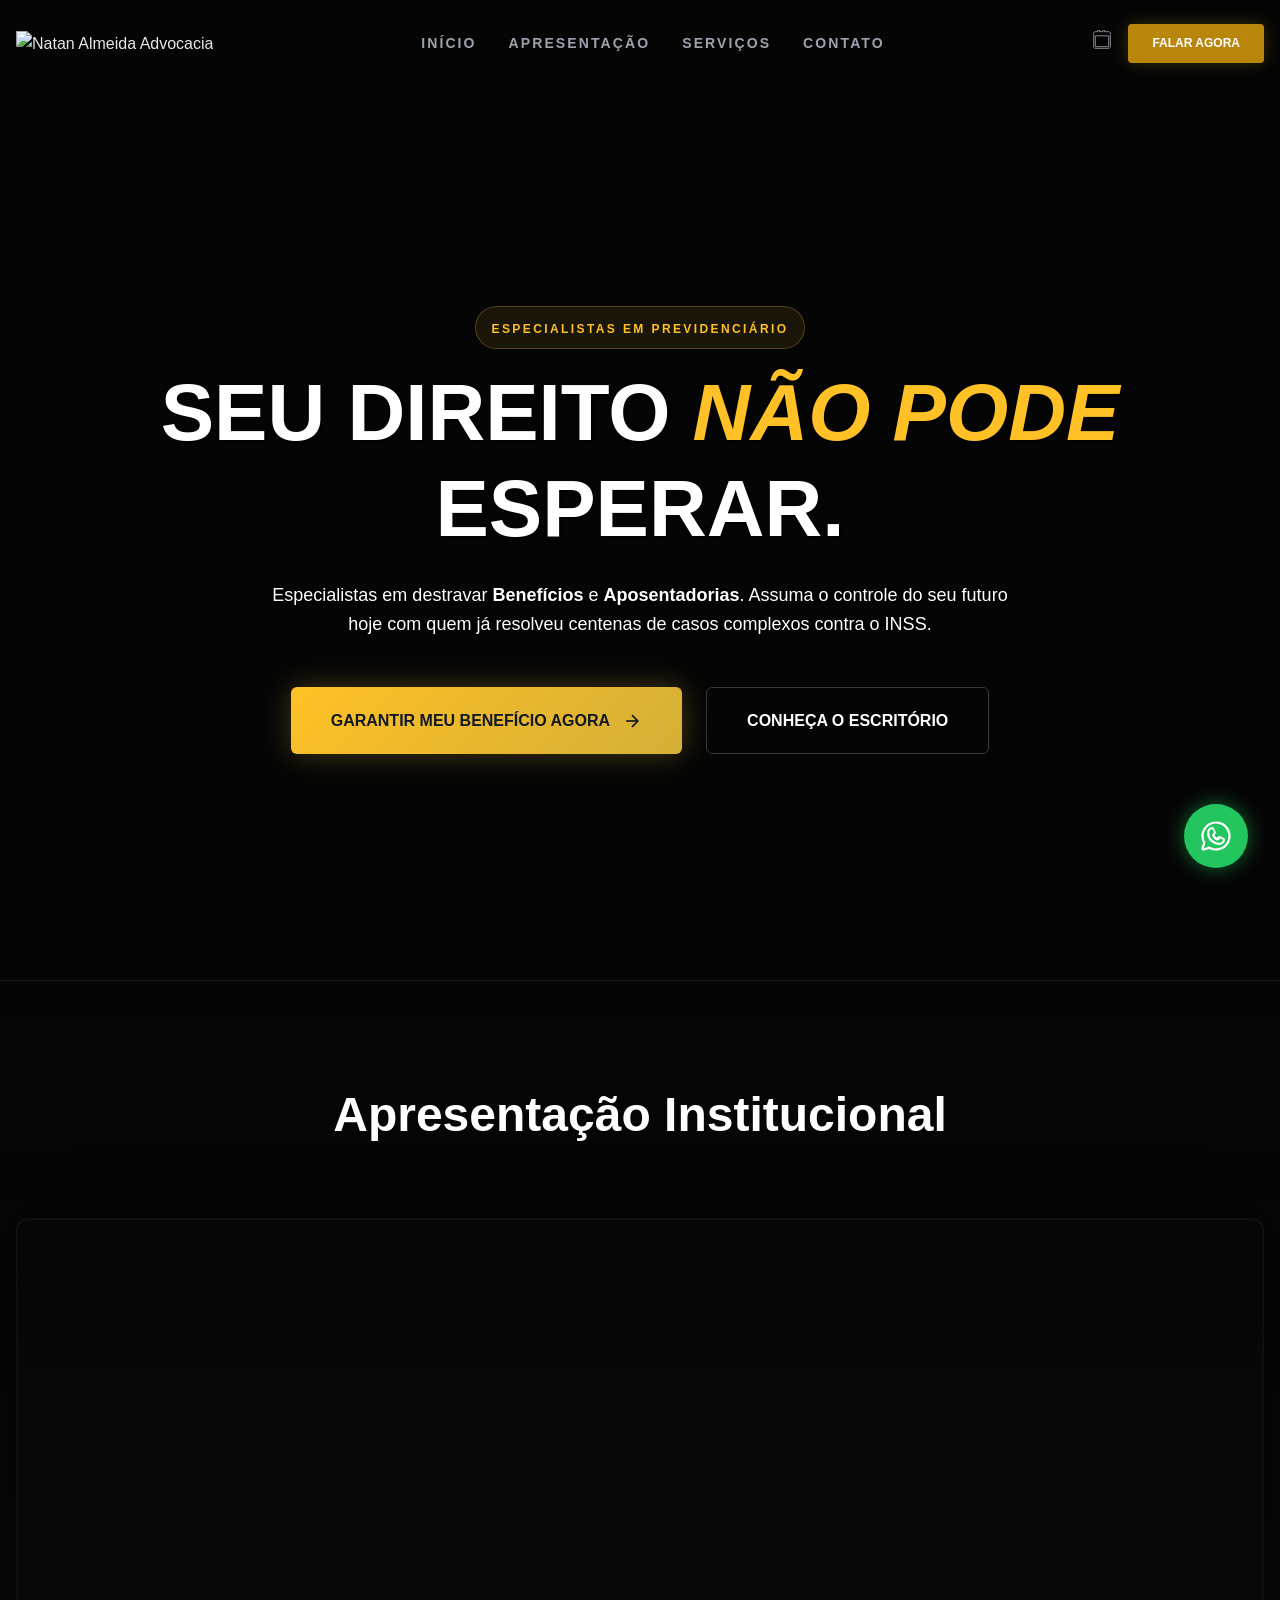
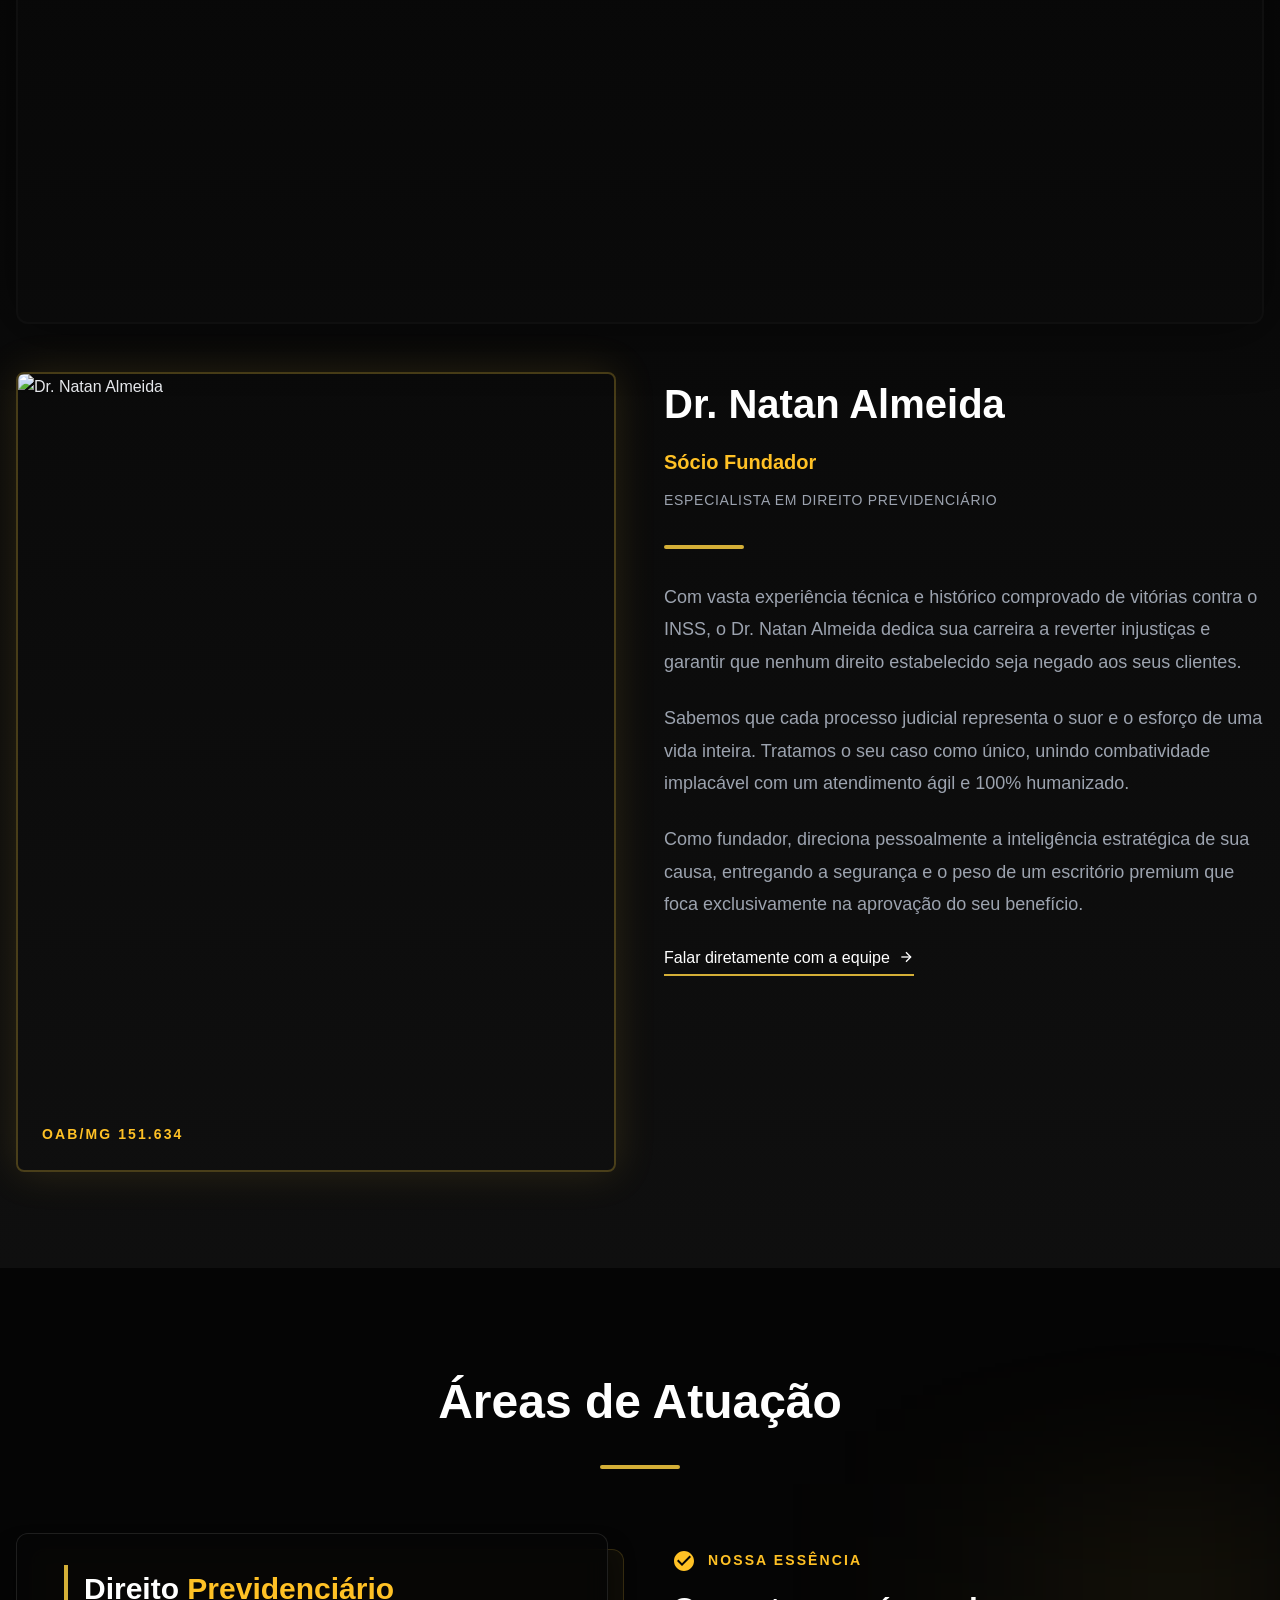
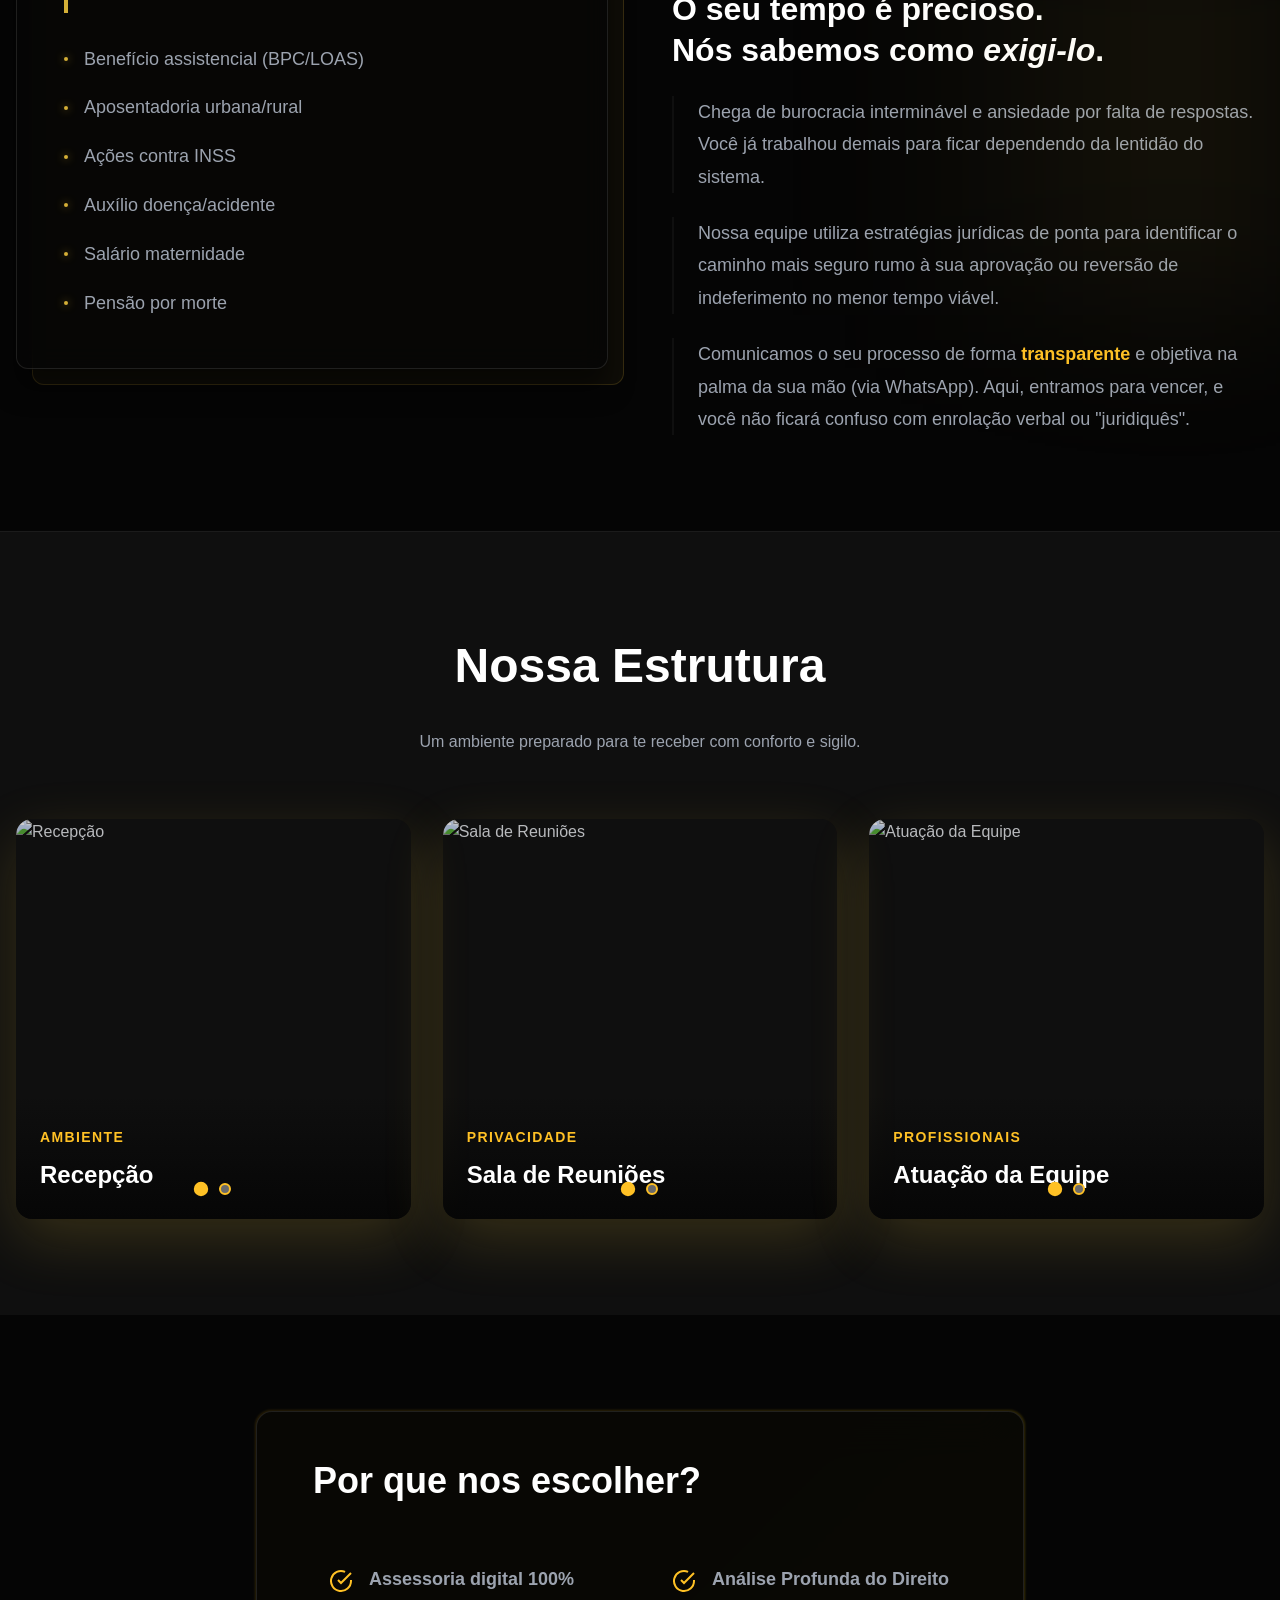
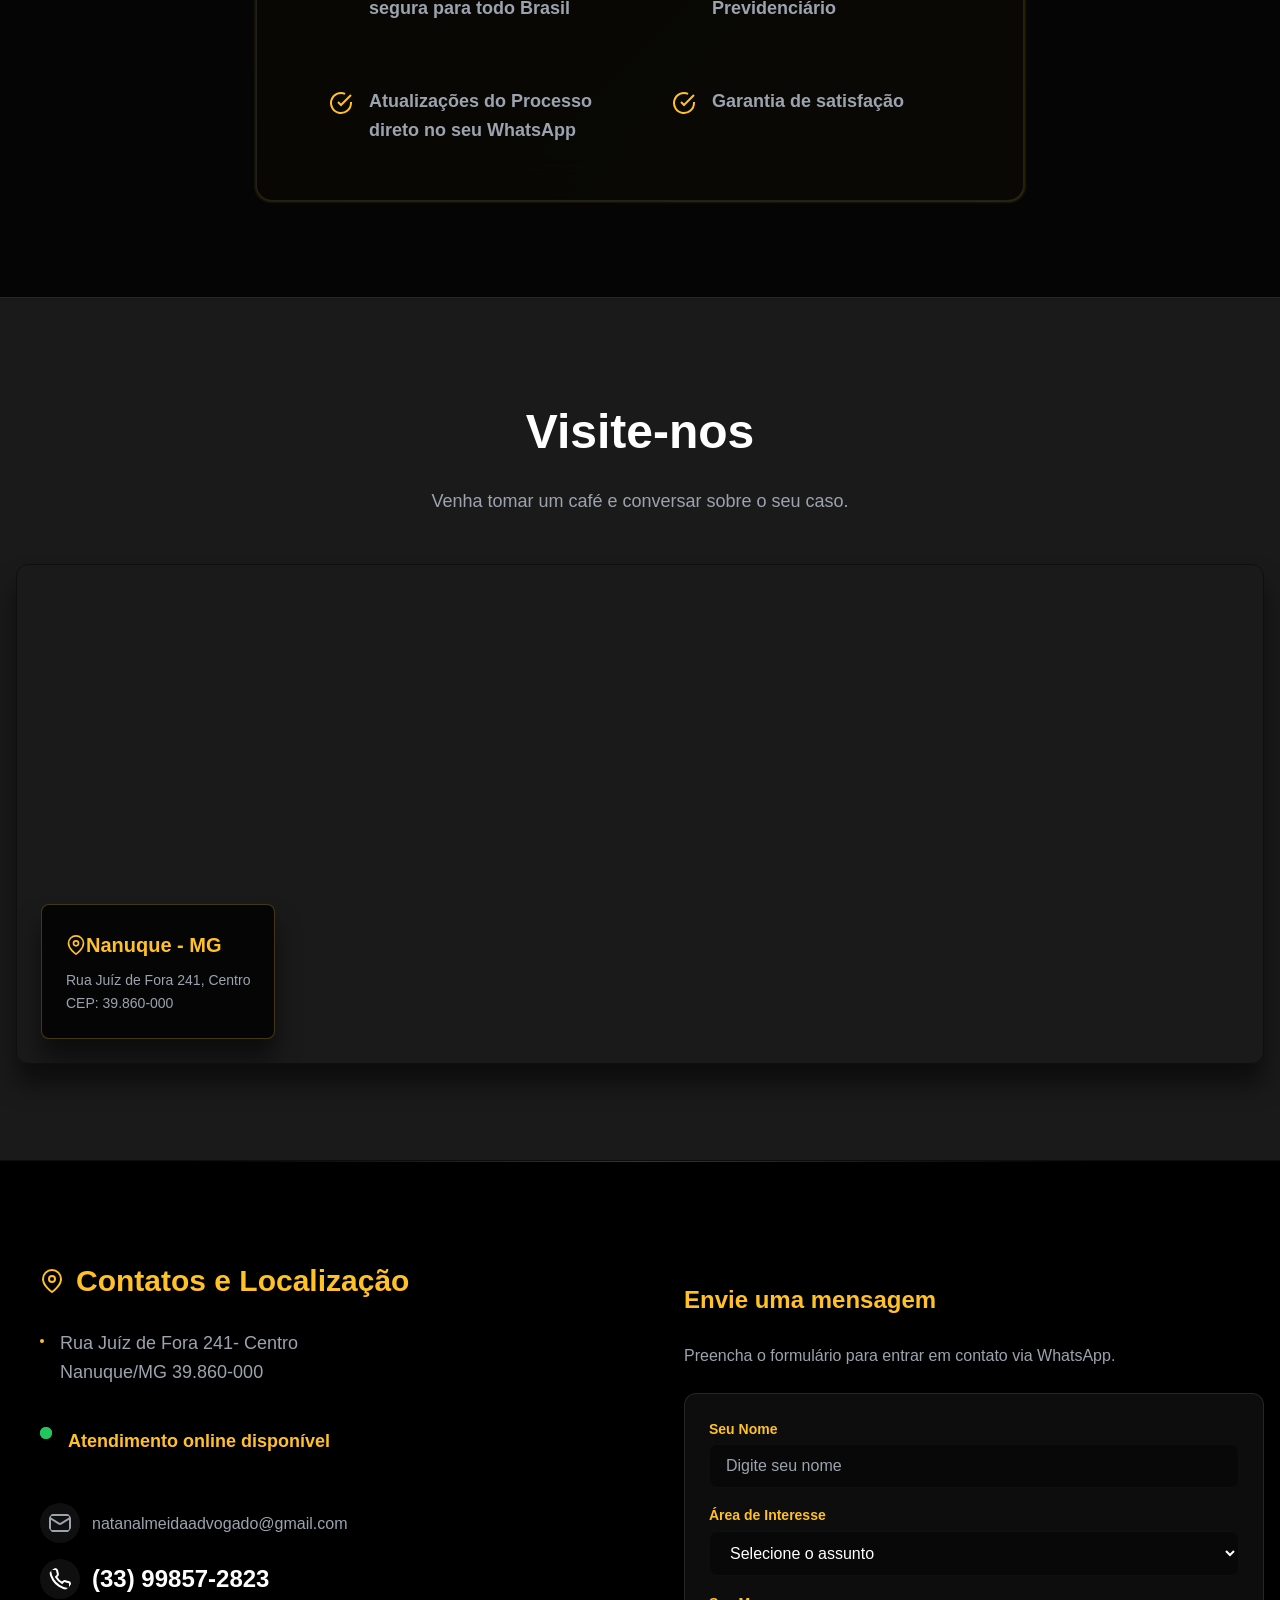
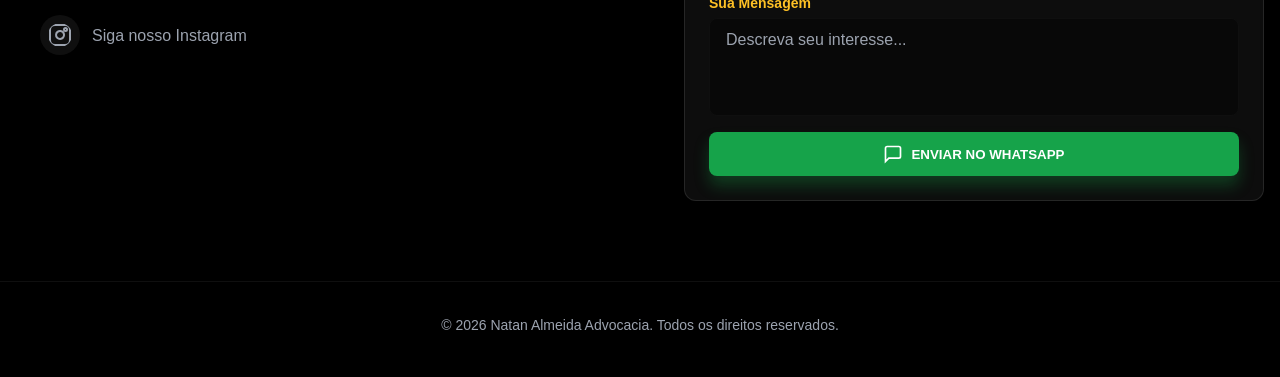
==== commit 4dd94387: "feat: atualizações de conversão, layout, nova fonte e número de contato" ====
--- a/index.html
+++ b/index.html
@@ -1,5 +1,6 @@
 <!DOCTYPE html>
 <html lang="pt-BR">
+
 <head>
     <meta charset="UTF-8">
     <meta name="viewport" content="width=device-width, initial-scale=1.0">
@@ -28,38 +29,47 @@
         ::-webkit-scrollbar {
             width: 10px;
         }
+
         ::-webkit-scrollbar-track {
             background: var(--rich-black);
         }
+
         ::-webkit-scrollbar-thumb {
             background: #333;
             border-radius: 5px;
         }
+
         ::-webkit-scrollbar-thumb:hover {
             background: var(--gold-500);
         }
+
         * {
             scrollbar-width: thin;
             scrollbar-color: #333 var(--rich-black);
         }
 
         /* ========== FONTE E BASE ========== */
-        @import url('https://fonts.googleapis.com/css2?family=Cormorant+Garamond:ital,wght@0,300;0,400;0,600;0,700;1,400&family=Inter:wght@300;400;500;600&display=swap');
+        @import url('https://fonts.googleapis.com/css2?family=Montserrat:wght@300;400;500;600;700&family=Poppins:wght@400;500;600;700;800&display=swap');
 
         html {
             scroll-behavior: smooth;
         }
 
         body {
-            font-family: 'Inter', sans-serif;
+            font-family: 'Montserrat', sans-serif;
             background-color: var(--rich-black);
             color: var(--text-light);
             line-height: 1.6;
             overflow-x: hidden;
         }
 
-        h1, h2, h3, h4, h5, h6 {
-            font-family: 'Cormorant Garamond', serif;
+        h1,
+        h2,
+        h3,
+        h4,
+        h5,
+        h6 {
+            font-family: 'Poppins', sans-serif;
             font-weight: 600;
         }
 
@@ -109,10 +119,24 @@
         nav {
             display: none;
             gap: 2rem;
-        }
-
-        nav.active {
-            display: flex;
+            align-items: center;
+        }
+
+        @media (max-width: 767px) {
+            nav.active {
+                display: flex;
+                flex-direction: column;
+                position: absolute;
+                top: 100%;
+                left: 0;
+                width: 100%;
+                background-color: rgba(5, 5, 5, 0.98);
+                backdrop-filter: blur(10px);
+                padding: 2rem 0;
+                border-bottom: 1px solid rgba(255, 255, 255, 0.05);
+                box-shadow: 0 10px 30px rgba(0, 0, 0, 0.5);
+                z-index: 40;
+            }
         }
 
         nav a {
@@ -145,25 +169,38 @@
             width: 100%;
         }
 
-        @media (min-width: 768px) {
-            nav {
-                display: flex !important;
-            }
-        }
-
         .header-cta {
             display: none;
             align-items: center;
             gap: 1rem;
         }
 
-        .header-cta.active {
-            display: flex;
+        @media (max-width: 767px) {
+            .header-cta.active {
+                display: flex;
+                flex-direction: column;
+                position: absolute;
+                top: calc(100% + 180px);
+                left: 0;
+                width: 100%;
+                background-color: rgba(5, 5, 5, 0.98);
+                backdrop-filter: blur(10px);
+                padding: 1rem 0 2rem 0;
+                border-bottom: 1px solid rgba(255, 255, 255, 0.05);
+                box-shadow: 0 10px 30px rgba(0, 0, 0, 0.5);
+                z-index: 40;
+            }
         }
 
         @media (min-width: 768px) {
+
+            nav,
             .header-cta {
                 display: flex !important;
+            }
+
+            .menu-btn {
+                display: none !important;
             }
         }
 
@@ -238,6 +275,7 @@
                 opacity: 0;
                 transform: scale(1.05);
             }
+
             to {
                 opacity: 1;
                 transform: scale(1);
@@ -266,7 +304,7 @@
         .carousel-title {
             font-size: 1.5rem;
             font-weight: 600;
-            font-family: 'Cormorant Garamond', serif;
+            font-family: 'Poppins', sans-serif;
             margin: 0;
         }
 
@@ -331,7 +369,7 @@
             object-fit: cover;
             animation: slideIn 0.8s ease-in-out;
             filter: brightness(0.8);
-            transition: filter 0.5s ease, opacity 0.8s ease-in-out;
+            transition: filter 0.8s ease, opacity 0.8s ease-in-out, transform 0.8s ease-out;
             cursor: pointer;
         }
 
@@ -361,7 +399,7 @@
         .carousel-mini-slide .carousel-title {
             font-size: 1.5rem;
             font-weight: 600;
-            font-family: 'Cormorant Garamond', serif;
+            font-family: 'Poppins', sans-serif;
             margin: 0;
         }
 
@@ -381,7 +419,7 @@
             padding: 2rem 1rem;
             margin-top: 80px;
             overflow: hidden;
-            background-image: url('./equipe1.jpg');
+            background-image: url('https://i.postimg.cc/NjN0sW45/equipe1.jpg');
             background-size: cover;
             background-position: center;
             background-repeat: no-repeat;
@@ -395,18 +433,7 @@
             left: 0;
             right: 0;
             bottom: 0;
-            background: linear-gradient(135deg, rgba(5, 5, 5, 0.85) 0%, rgba(5, 5, 5, 0.6) 50%, rgba(5, 5, 5, 0.9) 100%);
-            z-index: 1;
-        }
-
-        .hero::after {
-            content: '';
-            position: absolute;
-            top: 0;
-            left: 0;
-            right: 0;
-            bottom: 0;
-            background-image: url('data:image/svg+xml,<svg xmlns="http://www.w3.org/2000/svg" width="60" height="60"><rect fill="%23050505" width="60" height="60"/><g fill-opacity="0.05"><polygon points="30 55 0 38 0 23 30 5 60 23 60 38"/></g></svg>');
+            background: linear-gradient(135deg, rgba(5, 5, 5, 0.95) 0%, rgba(5, 5, 5, 0.8) 50%, rgba(5, 5, 5, 0.98) 100%);
             z-index: 1;
         }
 
@@ -463,10 +490,11 @@
 
         .hero p {
             font-size: 1.125rem;
-            color: var(--text-muted);
+            color: white;
+            text-shadow: 1px 1px 3px rgba(0, 0, 0, 0.8);
             max-width: 48rem;
             margin: 0 auto 3rem;
-            font-weight: 300;
+            font-weight: 400;
         }
 
         .hero-btns {
@@ -480,6 +508,23 @@
         @media (min-width: 640px) {
             .hero-btns {
                 flex-direction: row;
+            }
+        }
+
+        @keyframes pulse-soft {
+            0% {
+                transform: scale(1);
+                box-shadow: 0 0 15px rgba(212, 175, 55, 0.3);
+            }
+
+            50% {
+                transform: scale(1.03);
+                box-shadow: 0 0 30px rgba(212, 175, 55, 0.6);
+            }
+
+            100% {
+                transform: scale(1);
+                box-shadow: 0 0 15px rgba(212, 175, 55, 0.3);
             }
         }
 
@@ -500,11 +545,12 @@
             box-shadow: 0 0 30px rgba(212, 175, 55, 0.3);
             border: none;
             cursor: pointer;
+            animation: pulse-soft 2.5s infinite cubic-bezier(0.4, 0, 0.2, 1);
         }
 
         .btn-primary:hover {
             box-shadow: 0 0 40px rgba(255, 255, 255, 0.4);
-            transform: translateY(-2px);
+            background: linear-gradient(135deg, var(--gold-300) 0%, var(--gold-400) 100%);
         }
 
         .btn-secondary {
@@ -535,6 +581,7 @@
                 opacity: 0;
                 transform: translateY(30px);
             }
+
             to {
                 opacity: 1;
                 transform: translateY(0);
@@ -589,7 +636,8 @@
             overflow: hidden;
             border: 2px solid rgba(212, 175, 55, 0.3);
             box-shadow: 0 0 40px rgba(212, 175, 55, 0.15);
-            height: 500px;
+            aspect-ratio: 3 / 4;
+            height: auto;
         }
 
         .presentation-image img {
@@ -887,7 +935,7 @@
 
         .service-title {
             color: white;
-            font-family: 'Cormorant Garamond', serif;
+            font-family: 'Poppins', sans-serif;
             font-size: 1.5rem;
             font-weight: 600;
         }
@@ -1059,7 +1107,7 @@
             display: flex;
             align-items: center;
             color: var(--gold-400);
-            font-family: 'Cormorant Garamond', serif;
+            font-family: 'Poppins', sans-serif;
             font-size: 1.25rem;
             margin-bottom: 0.5rem;
             font-weight: 600;
@@ -1188,7 +1236,9 @@
         }
 
         @keyframes ping {
-            75%, 100% {
+
+            75%,
+            100% {
                 transform: scale(2);
                 opacity: 0;
             }
@@ -1388,9 +1438,12 @@
         }
 
         @keyframes bounce {
-            0%, 100% {
+
+            0%,
+            100% {
                 transform: translateY(0);
             }
+
             50% {
                 transform: translateY(-10px);
             }
@@ -1398,36 +1451,33 @@
     </style>
     <!-- Meta Pixel Code -->
     <script>
-    !function(f,b,e,v,n,t,s)
-    {if(f.fbq)return;n=f.fbq=function(){n.callMethod?
-    n.callMethod.apply(n,arguments):n.queue.push(arguments)};
-    if(!f._fbq)f._fbq=n;n.push=n;n.loaded=!0;n.version='2.0';
-    n.queue=[];t=b.createElement(e);t.async=!0;
-    t.src=v;s=b.getElementsByTagName(e)[0];
-    s.parentNode.insertBefore(t,s)}(window, document,'script',
-    'https://connect.facebook.net/en_US/fbevents.js');
-    fbq('init', '673260972512492');
-    fbq('track', 'PageView');
+        !function (f, b, e, v, n, t, s) {
+            if (f.fbq) return; n = f.fbq = function () {
+                n.callMethod ?
+                n.callMethod.apply(n, arguments) : n.queue.push(arguments)
+            };
+            if (!f._fbq) f._fbq = n; n.push = n; n.loaded = !0; n.version = '2.0';
+            n.queue = []; t = b.createElement(e); t.async = !0;
+            t.src = v; s = b.getElementsByTagName(e)[0];
+            s.parentNode.insertBefore(t, s)
+        }(window, document, 'script',
+            'https://connect.facebook.net/en_US/fbevents.js');
+        fbq('init', '673260972512492');
+        fbq('track', 'PageView');
     </script>
     <noscript><img height="1" width="1" style="display:none"
-    src="https://www.facebook.com/tr?id=673260972512492&ev=PageView&noscript=1"
-    /></noscript>
+            src="https://www.facebook.com/tr?id=673260972512492&ev=PageView&noscript=1" /></noscript>
     <!-- End Meta Pixel Code -->
-    
-    <!-- Vercel Web Analytics -->
-    <script>
-        window.va = window.va || function () { (window.vaq = window.vaq || []).push(arguments); };
-    </script>
-    <script defer src="/_vercel/insights/script.js"></script>
 </head>
+
 <body>
     <!-- ========== HEADER ========== -->
     <header id="header">
         <div class="header-container">
             <div class="logo-wrapper">
-                <img src="logo.png" alt="Natan Almeida Advocacia" class="logo">
+                <img src="https://i.postimg.cc/L8ys9rTH/logo.png" alt="Natan Almeida Advocacia" class="logo">
             </div>
-            
+
             <nav>
                 <a href="#home">Início</a>
                 <a href="#presentation">Apresentação</a>
@@ -1438,10 +1488,11 @@
             <div class="header-cta">
                 <a href="#contact" style="color: var(--text-muted); text-decoration: none;">
                     <svg width="20" height="20" viewBox="0 0 24 24" fill="none" stroke="currentColor">
-                        <path d="M18 2h-3V0h-2v2H9V0H7v2H4c-1.1 0-2 .9-2 2v16c0 1.1.9 2 2 2h16c1.1 0 2-.9 2-2V4c0-1.1-.9-2-2-2zm0 18H4V7h16v13z"/>
+                        <path
+                            d="M18 2h-3V0h-2v2H9V0H7v2H4c-1.1 0-2 .9-2 2v16c0 1.1.9 2 2 2h16c1.1 0 2-.9 2-2V4c0-1.1-.9-2-2-2zm0 18H4V7h16v13z" />
                     </svg>
                 </a>
-                <a href="https://wa.me/553398232462" class="btn">Falar Agora</a>
+                <a href="https://wa.me/5533998572823" class="btn">Falar Agora</a>
             </div>
 
             <button class="menu-btn" onclick="toggleMenu()" id="menuBtn">
@@ -1458,14 +1509,15 @@
             <div class="hero-badge">
                 <span>Especialistas em Previdenciário</span>
             </div>
-            
-            <h1>Justiça e <span class="gold">Compromisso</span> <br> ao seu alcance.</h1>
-            
-            <p>Lutamos pelo seu futuro com <strong>eficácia</strong>, <strong>confiança</strong> e atendimento humanizado. Seu direito é a nossa prioridade.</p>
+
+            <h1>SEU DIREITO <span class="gold">NÃO PODE</span> <br> ESPERAR.</h1>
+
+            <p>Especialistas em destravar <strong>Benefícios</strong> e <strong>Aposentadorias</strong>. Assuma o
+                controle do seu futuro hoje com quem já resolveu centenas de casos complexos contra o INSS.</p>
 
             <div class="hero-btns">
-                <a href="https://wa.me/553398232462" class="btn-primary">
-                    CONSULTA GRATUITA
+                <a href="https://wa.me/5533998572823" class="btn-primary">
+                    GARANTIR MEU BENEFÍCIO AGORA
                     <svg width="20" height="20" viewBox="0 0 24 24" fill="none" stroke="currentColor" stroke-width="2">
                         <line x1="5" y1="12" x2="19" y2="12"></line>
                         <polyline points="12 5 19 12 12 19"></polyline>
@@ -1484,15 +1536,22 @@
             </div>
 
             <div style="margin-bottom: 3rem; max-width: 1280px; margin-left: auto; margin-right: auto;">
-                <div style="position: relative; width: 100%; padding-bottom: 56.25%; border-radius: 0.75rem; overflow: hidden; border: 2px solid var(--charcoal); box-shadow: 0 0 60px rgba(0,0,0,0.6);">
-                    <iframe style="position: absolute; top: 0; left: 0; width: 100%; height: 100%; border: none;" src="https://www.youtube.com/embed/o-iS-7rv6uM?si=dhmlj08nEbOmXGk3" title="YouTube video player" allow="accelerometer; autoplay; clipboard-write; encrypted-media; gyroscope; picture-in-picture; web-share" allowFullScreen></iframe>
+                <div
+                    style="position: relative; width: 100%; padding-bottom: 56.25%; border-radius: 0.75rem; overflow: hidden; border: 2px solid var(--charcoal); box-shadow: 0 0 60px rgba(0,0,0,0.6);">
+                    <iframe style="position: absolute; top: 0; left: 0; width: 100%; height: 100%; border: none;"
+                        src="https://www.youtube.com/embed/o-iS-7rv6uM?si=dhmlj08nEbOmXGk3" title="YouTube video player"
+                        allow="accelerometer; autoplay; clipboard-write; encrypted-media; gyroscope; picture-in-picture; web-share"
+                        allowFullScreen></iframe>
                 </div>
             </div>
 
             <div class="presentation-grid">
                 <div class="presentation-image">
-                    <img src="natan.jpg" alt="Dr. Natan Almeida">
-                    <div style="position: absolute; bottom: 1.5rem; left: 1.5rem; z-index: 20; color: var(--gold-400); font-weight: 700; text-transform: uppercase; font-size: 0.875rem; letter-spacing: 0.15em;">OAB/MG 151.634</div>
+                    <img src="https://lh3.googleusercontent.com/p/AF1QipPACM1E0gdjPx76nKEB3g-ipkmLit9dOE4MXZFG=w900-h1200-n-k-no-nu"
+                        alt="Dr. Natan Almeida">
+                    <div
+                        style="position: absolute; bottom: 1.5rem; left: 1.5rem; z-index: 20; color: var(--gold-400); font-weight: 700; text-transform: uppercase; font-size: 0.875rem; letter-spacing: 0.15em;">
+                        OAB/MG 151.634</div>
                 </div>
 
                 <div class="presentation-content">
@@ -1502,13 +1561,20 @@
 
                     <div class="divider"></div>
 
-                    <p>Com mais de uma década de dedicação exclusiva ao Direito Previdenciário, o Dr. Natan Almeida construiu uma trajetória sólida pautada na ética, na excelência técnica e no compromisso inabalável com a justiça social.</p>
-                    <p>Sua atuação vai muito além da burocracia jurídica; ele enxerga em cada processo a história de vida de um trabalhador que busca dignidade e reconhecimento após anos de contribuição.</p>
-                    <p>Fundador do escritório, coordena pessoalmente as estratégias jurídicas de cada caso, combinando conhecimento atualizado com um atendimento acolhedor e transparente.</p>
-
-                    <a href="https://wa.me/553398232462">
+                    <p>Com vasta experiência técnica e histórico comprovado de vitórias contra o INSS, o Dr. Natan
+                        Almeida dedica sua carreira a reverter injustiças e garantir que nenhum direito estabelecido
+                        seja negado aos seus clientes.</p>
+                    <p>Sabemos que cada processo judicial representa o suor e o esforço de uma vida inteira. Tratamos o
+                        seu caso como único, unindo combatividade implacável com um atendimento ágil e 100% humanizado.
+                    </p>
+                    <p>Como fundador, direciona pessoalmente a inteligência estratégica de sua causa, entregando a
+                        segurança e o peso de um escritório premium que foca exclusivamente na aprovação do seu
+                        benefício.</p>
+
+                    <a href="https://wa.me/5533998572823">
                         Falar diretamente com a equipe
-                        <svg width="16" height="16" viewBox="0 0 24 24" fill="none" stroke="currentColor" stroke-width="2">
+                        <svg width="16" height="16" viewBox="0 0 24 24" fill="none" stroke="currentColor"
+                            stroke-width="2">
                             <line x1="5" y1="12" x2="19" y2="12"></line>
                             <polyline points="12 5 19 12 12 19"></polyline>
                         </svg>
@@ -1519,7 +1585,7 @@
     </section>
 
     <!-- ========== SPECIALTIES SECTION ========== -->
-    <section class="specialties">
+    <section id="services" class="specialties">
         <div class="section-container">
             <div class="section-header">
                 <h2>Áreas de <span class="gold">Atuação</span></h2>
@@ -1544,17 +1610,22 @@
                 <div class="essence">
                     <div class="essence-header">
                         <svg width="24" height="24" viewBox="0 0 24 24" fill="currentColor">
-                            <path d="M12 2C6.48 2 2 6.48 2 12s4.48 10 10 10 10-4.48 10-10S17.52 2 12 2zm-2 15l-5-5 1.41-1.41L10 14.17l7.59-7.59L19 8l-9 9z"/>
+                            <path
+                                d="M12 2C6.48 2 2 6.48 2 12s4.48 10 10 10 10-4.48 10-10S17.52 2 12 2zm-2 15l-5-5 1.41-1.41L10 14.17l7.59-7.59L19 8l-9 9z" />
                         </svg>
                         <span>Nossa Essência</span>
                     </div>
-                    
-                    <h3>Mais que advogados, <br>somos <span class="italic">aliados</span> da sua causa.</h3>
+
+                    <h3>O seu tempo é precioso. <br>Nós sabemos como <span class="italic">exigi-lo</span>.</h3>
 
                     <div class="essence-text">
-                        <p>Entendemos que por trás de cada processo existe uma história de vida, trabalho e dedicação.</p>
-                        <p>Nossa missão é defender os interesses e proteger os direitos dos nossos clientes, oferecendo orientação legal confiável e eficaz.</p>
-                        <p>Priorizamos a <strong>transparência</strong>, mantendo você informado em todas as etapas, sem "juridiquês" complicado.</p>
+                        <p>Chega de burocracia interminável e ansiedade por falta de respostas. Você já trabalhou demais
+                            para ficar dependendo da lentidão do sistema.</p>
+                        <p>Nossa equipe utiliza estratégias jurídicas de ponta para identificar o caminho mais seguro
+                            rumo à sua aprovação ou reversão de indeferimento no menor tempo viável.</p>
+                        <p>Comunicamos o seu processo de forma <strong>transparente</strong> e objetiva na palma da sua
+                            mão (via WhatsApp). Aqui, entramos para vencer, e você não ficará confuso com enrolação
+                            verbal ou "juridiquês".</p>
                     </div>
                 </div>
             </div>
@@ -1562,11 +1633,12 @@
     </section>
 
     <!-- ========== SERVICES SECTION ========== -->
-    <section id="services" class="services">
+    <section id="office" class="services">
         <div class="section-container">
             <div class="section-header">
                 <h2>Nossa Estrutura</h2>
-                <p style="color: var(--text-muted); margin-top: 0.5rem;">Um ambiente preparado para te receber com conforto e sigilo.</p>
+                <p style="color: var(--text-muted); margin-top: 0.5rem;">Um ambiente preparado para te receber com
+                    conforto e sigilo.</p>
             </div>
 
             <div class="services-grid">
@@ -1574,7 +1646,8 @@
                 <div class="service-card-container">
                     <div class="carousel-mini">
                         <div class="carousel-mini-slide">
-                            <img class="carousel-img" data-carousel="recepcao" src="./recepcao1.jpg" alt="Recepção">
+                            <img class="carousel-img" data-carousel="recepcao"
+                                src="https://i.postimg.cc/7LfZfmsH/recepcao1.jpg" alt="Recepção">
                             <div class="carousel-info">
                                 <p class="carousel-label">Ambiente</p>
                                 <p class="carousel-title">Recepção</p>
@@ -1591,7 +1664,8 @@
                 <div class="service-card-container">
                     <div class="carousel-mini">
                         <div class="carousel-mini-slide">
-                            <img class="carousel-img" data-carousel="reuniao" src="./reuniao1.jpg" alt="Sala de Reuniões">
+                            <img class="carousel-img" data-carousel="reuniao"
+                                src="https://i.postimg.cc/GpHmHq74/reuniao1.jpg" alt="Sala de Reuniões">
                             <div class="carousel-info">
                                 <p class="carousel-label">Privacidade</p>
                                 <p class="carousel-title">Sala de Reuniões</p>
@@ -1608,7 +1682,8 @@
                 <div class="service-card-container">
                     <div class="carousel-mini">
                         <div class="carousel-mini-slide">
-                            <img class="carousel-img" data-carousel="equipe" src="./equipe1.jpg" alt="Atuação da Equipe">
+                            <img class="carousel-img" data-carousel="equipe"
+                                src="https://i.postimg.cc/NjN0sW45/equipe1.jpg" alt="Atuação da Equipe">
                             <div class="carousel-info">
                                 <p class="carousel-label">Profissionais</p>
                                 <p class="carousel-title">Atuação da Equipe</p>
@@ -1631,31 +1706,35 @@
                 <div class="why-us-card">
                     <div class="why-us-inner">
                         <h3>Por que nos escolher?</h3>
-                        
+
                         <div class="why-us-grid">
                             <div class="why-us-item">
-                                <svg class="why-us-icon" viewBox="0 0 24 24" fill="none" stroke="currentColor" stroke-width="2">
+                                <svg class="why-us-icon" viewBox="0 0 24 24" fill="none" stroke="currentColor"
+                                    stroke-width="2">
                                     <path d="M22 11.08V12a10 10 0 1 1-5.93-9.14"></path>
                                     <polyline points="22 4 12 14.01 9 11.01"></polyline>
                                 </svg>
-                                <span class="why-us-text">Atendimento online em todo país 24h</span>
+                                <span class="why-us-text">Assessoria digital 100% segura para todo Brasil</span>
                             </div>
                             <div class="why-us-item">
-                                <svg class="why-us-icon" viewBox="0 0 24 24" fill="none" stroke="currentColor" stroke-width="2">
+                                <svg class="why-us-icon" viewBox="0 0 24 24" fill="none" stroke="currentColor"
+                                    stroke-width="2">
                                     <path d="M22 11.08V12a10 10 0 1 1-5.93-9.14"></path>
                                     <polyline points="22 4 12 14.01 9 11.01"></polyline>
                                 </svg>
-                                <span class="why-us-text">Atendimento personalizado</span>
+                                <span class="why-us-text">Análise Profunda do Direito Previdenciário</span>
                             </div>
                             <div class="why-us-item">
-                                <svg class="why-us-icon" viewBox="0 0 24 24" fill="none" stroke="currentColor" stroke-width="2">
+                                <svg class="why-us-icon" viewBox="0 0 24 24" fill="none" stroke="currentColor"
+                                    stroke-width="2">
                                     <path d="M22 11.08V12a10 10 0 1 1-5.93-9.14"></path>
                                     <polyline points="22 4 12 14.01 9 11.01"></polyline>
                                 </svg>
-                                <span class="why-us-text">Comunicação transparente</span>
+                                <span class="why-us-text">Atualizações do Processo direto no seu WhatsApp</span>
                             </div>
                             <div class="why-us-item">
-                                <svg class="why-us-icon" viewBox="0 0 24 24" fill="none" stroke="currentColor" stroke-width="2">
+                                <svg class="why-us-icon" viewBox="0 0 24 24" fill="none" stroke="currentColor"
+                                    stroke-width="2">
                                     <path d="M22 11.08V12a10 10 0 1 1-5.93-9.14"></path>
                                     <polyline points="22 4 12 14.01 9 11.01"></polyline>
                                 </svg>
@@ -1677,10 +1756,12 @@
             </div>
 
             <div class="map-container">
-                <iframe src="https://maps.google.com/maps?q=Rua%20Ju%C3%ADz%20de%20Fora%20241%20-%20Centro%2C%20Nanuque%2FMG&t=&z=17&ie=UTF8&iwloc=&output=embed"></iframe>
+                <iframe
+                    src="https://maps.google.com/maps?q=Rua%20Ju%C3%ADz%20de%20Fora%20241%20-%20Centro%2C%20Nanuque%2FMG&t=&z=17&ie=UTF8&iwloc=&output=embed"></iframe>
                 <div class="map-info">
                     <div class="map-info-title">
-                        <svg width="20" height="20" viewBox="0 0 24 24" fill="none" stroke="currentColor" stroke-width="2">
+                        <svg width="20" height="20" viewBox="0 0 24 24" fill="none" stroke="currentColor"
+                            stroke-width="2">
                             <path d="M21 10c0 7-9 13-9 13s-9-6-9-13a9 9 0 0 1 18 0z"></path>
                             <circle cx="12" cy="10" r="3"></circle>
                         </svg>
@@ -1703,13 +1784,13 @@
                     </svg>
                     Contatos e Localização
                 </h3>
-                
+
                 <ul class="contact-list">
                     <li>
                         <div class="dot"></div>
                         <span class="text">Rua Juíz de Fora 241- Centro<br>Nanuque/MG 39.860-000</span>
                     </li>
-                    
+
                     <li class="online-indicator">
                         <div class="pulse"></div>
                         Atendimento online disponível
@@ -1718,21 +1799,26 @@
 
                 <div class="contact-links">
                     <a href="mailto:natanalmeidaadvogado@gmail.com">
-                        <svg class="contact-icon" width="20" height="20" viewBox="0 0 24 24" fill="none" stroke="currentColor" stroke-width="2">
+                        <svg class="contact-icon" width="20" height="20" viewBox="0 0 24 24" fill="none"
+                            stroke="currentColor" stroke-width="2">
                             <rect x="2" y="4" width="20" height="16" rx="2"></rect>
                             <path d="m22 7-8.97 5.7a1.94 1.94 0 0 1-2.06 0L2 7"></path>
                         </svg>
                         natanalmeidaadvogado@gmail.com
                     </a>
                     <!-- Atualizado: Link para ligar e texto exibido -->
-                    <a href="tel:+553398232462" class="phone">
-                        <svg class="contact-icon" width="20" height="20" viewBox="0 0 24 24" fill="none" stroke="currentColor" stroke-width="2">
-                            <path d="M22 16.92v3a2 2 0 0 1-2.18 2 19.79 19.79 0 0 1-8.63-3.07 19.5 19.5 0 0 1-6-6 19.79 19.79 0 0 1-3.07-8.67A2 2 0 0 1 4.11 2h3a2 2 0 0 1 2 1.72 12.84 12.84 0 0 0 .7 2.81 2 2 0 0 1-.45 2.11L8.09 9.91a16 16 0 0 0 6 6l1.27-1.27a2 2 0 0 1 2.11-.45 12.84 12.84 0 0 0 2.81.7A2 2 0 0 1 22 16.92z"></path>
+                    <a href="tel:+5533998572823" class="phone">
+                        <svg class="contact-icon" width="20" height="20" viewBox="0 0 24 24" fill="none"
+                            stroke="currentColor" stroke-width="2">
+                            <path
+                                d="M22 16.92v3a2 2 0 0 1-2.18 2 19.79 19.79 0 0 1-8.63-3.07 19.5 19.5 0 0 1-6-6 19.79 19.79 0 0 1-3.07-8.67A2 2 0 0 1 4.11 2h3a2 2 0 0 1 2 1.72 12.84 12.84 0 0 0 .7 2.81 2 2 0 0 1-.45 2.11L8.09 9.91a16 16 0 0 0 6 6l1.27-1.27a2 2 0 0 1 2.11-.45 12.84 12.84 0 0 0 2.81.7A2 2 0 0 1 22 16.92z">
+                            </path>
                         </svg>
-                        (33) 9823-2462
+                        (33) 99857-2823
                     </a>
                     <a href="https://instagram.com/natanalmeidaadvogados" class="instagram">
-                        <svg class="contact-icon" width="20" height="20" viewBox="0 0 24 24" fill="none" stroke="currentColor" stroke-width="2">
+                        <svg class="contact-icon" width="20" height="20" viewBox="0 0 24 24" fill="none"
+                            stroke="currentColor" stroke-width="2">
                             <rect x="2" y="2" width="20" height="20" rx="5" ry="5"></rect>
                             <path d="M16 11.37A4 4 0 1 1 12.63 8 4 4 0 0 1 16 11.37z"></path>
                             <circle cx="17.5" cy="6.5" r="1.5"></circle>
@@ -1746,18 +1832,19 @@
                 <div class="form-section">
                     <h4>Envie uma mensagem</h4>
                     <p>Preencha o formulário para entrar em contato via WhatsApp.</p>
-                    
+
                     <form class="contact-form" onsubmit="enviarWhatsapp(event)">
                         <div class="form-group">
                             <label for="name">Seu Nome</label>
                             <input type="text" id="name" name="name" placeholder="Digite seu nome" required>
                         </div>
-                        
+
                         <div class="form-group">
                             <label for="interest">Área de Interesse</label>
                             <select id="interest" name="interest" required>
                                 <option value="">Selecione o assunto</option>
-                                <option value="Benefício assistencial (BPC/LOAS)">Benefício assistencial (BPC/LOAS)</option>
+                                <option value="Benefício assistencial (BPC/LOAS)">Benefício assistencial (BPC/LOAS)
+                                </option>
                                 <option value="Aposentadoria urbana/rural">Aposentadoria urbana/rural</option>
                                 <option value="Ações contra INSS">Ações contra INSS</option>
                                 <option value="Auxílio doença/acidente">Auxílio doença/acidente</option>
@@ -1769,11 +1856,13 @@
 
                         <div class="form-group">
                             <label for="message">Sua Mensagem</label>
-                            <textarea id="message" name="message" rows="4" placeholder="Descreva seu interesse..." required></textarea>
+                            <textarea id="message" name="message" rows="4" placeholder="Descreva seu interesse..."
+                                required></textarea>
                         </div>
-                        
+
                         <button type="submit">
-                            <svg width="20" height="20" viewBox="0 0 24 24" fill="none" stroke="currentColor" stroke-width="2">
+                            <svg width="20" height="20" viewBox="0 0 24 24" fill="none" stroke="currentColor"
+                                stroke-width="2">
                                 <line x1="16" y1="8" x2="16.01" y2="8"></line>
                                 <path d="M21 15a2 2 0 0 1-2 2H7l-4 4V5a2 2 0 0 1 2-2h14a2 2 0 0 1 2 2z"></path>
                             </svg>
@@ -1790,15 +1879,17 @@
     </footer>
 
     <!-- ========== FLOATING CTA ========== -->
-    <a href="https://wa.me/553398232462" class="floating-cta" aria-label="Falar no WhatsApp">
+    <a href="https://wa.me/5533998572823" class="floating-cta" aria-label="Falar no WhatsApp">
         <svg xmlns="http://www.w3.org/2000/svg" width="36" height="36" fill="currentColor" viewBox="0 0 256 256">
-            <path d="M187.58,144.84l-32-16a8,8,0,0,0-8,.5l-14.69,9.8a40.55,40.55,0,0,1-16-16l9.8-14.69a8,8,0,0,0,.5-8l-16-32A8,8,0,0,0,104,64a40,40,0,0,0-40,40,88.1,88.1,0,0,0,88,88,40,40,0,0,0,40-40A8,8,0,0,0,187.58,144.84ZM152,176a72.08,72.08,0,0,1-72-72A24,24,0,0,1,104,80l9.6,19.2L102.15,116.35a8.21,8.21,0,0,0-1.78,9.63,56.58,56.58,0,0,0,33.65,33.65,8.21,8.21,0,0,0,9.63-1.78l17.15-11.45L176,152A24,24,0,0,1,152,176ZM128,24A104,104,0,0,0,36.18,176.88L24.83,210.93a16,16,0,0,0,20.24,20.24l34.05-11.35A104,104,0,1,0,128,24Zm0,192a87.87,87.87,0,0,1-44.06-11.81,8,8,0,0,0-6.54-.67L40,216,52.47,178.6a8,8,0,0,0-.66-6.54A88,88,0,1,1,128,216Z"></path>
+            <path
+                d="M187.58,144.84l-32-16a8,8,0,0,0-8,.5l-14.69,9.8a40.55,40.55,0,0,1-16-16l9.8-14.69a8,8,0,0,0,.5-8l-16-32A8,8,0,0,0,104,64a40,40,0,0,0-40,40,88.1,88.1,0,0,0,88,88,40,40,0,0,0,40-40A8,8,0,0,0,187.58,144.84ZM152,176a72.08,72.08,0,0,1-72-72A24,24,0,0,1,104,80l9.6,19.2L102.15,116.35a8.21,8.21,0,0,0-1.78,9.63,56.58,56.58,0,0,0,33.65,33.65,8.21,8.21,0,0,0,9.63-1.78l17.15-11.45L176,152A24,24,0,0,1,152,176ZM128,24A104,104,0,0,0,36.18,176.88L24.83,210.93a16,16,0,0,0,20.24,20.24l34.05-11.35A104,104,0,1,0,128,24Zm0,192a87.87,87.87,0,0,1-44.06-11.81,8,8,0,0,0-6.54-.67L40,216,52.47,178.6a8,8,0,0,0-.66-6.54A88,88,0,1,1,128,216Z">
+            </path>
         </svg>
     </a>
 
     <script>
         // ========== SCROLL HEADER ========== 
-        window.addEventListener('scroll', function() {
+        window.addEventListener('scroll', function () {
             const header = document.getElementById('header');
             if (window.scrollY > 20) {
                 header.classList.add('scrolled');
@@ -1818,16 +1909,16 @@
         // ========== WHATSAPP FORM ========== 
         function enviarWhatsapp(event) {
             event.preventDefault();
-            
+
             const name = document.getElementById('name').value;
             const interest = document.getElementById('interest').value;
             const message = document.getElementById('message').value;
-            
+
             // Número atualizado na variável JS
-            const phoneNumber = "553398232462"; 
+            const phoneNumber = "5533998572823";
             const text = `Olá, meu nome é *${name}*.\n\n*Tenho interesse em:* ${interest}\n\n${message}`;
             const url = `https://wa.me/${phoneNumber}?text=${encodeURIComponent(text)}`;
-            
+
             window.open(url, '_blank');
         }
 
@@ -1836,7 +1927,7 @@
 
         // ========== SMOOTH SCROLL ========== 
         document.querySelectorAll('a[href^="#"]').forEach(anchor => {
-            anchor.addEventListener('click', function(e) {
+            anchor.addEventListener('click', function (e) {
                 const href = this.getAttribute('href');
                 if (href !== '#') {
                     e.preventDefault();
@@ -1852,36 +1943,36 @@
         const carouselDataMap = {
             recepcao: [
                 {
-                    image: './recepcao1.jpg',
+                    image: 'https://i.postimg.cc/7LfZfmsH/recepcao1.jpg',
                     label: 'Ambiente',
                     title: 'Recepção'
                 },
                 {
-                    image: './recepcao2.jpg',
+                    image: 'https://i.postimg.cc/TPp3pC7h/recepcao2.jpg',
                     label: 'Ambiente',
                     title: 'Recepção'
                 }
             ],
             reuniao: [
                 {
-                    image: './reuniao1.jpg',
+                    image: 'https://i.postimg.cc/GpHmHq74/reuniao1.jpg',
                     label: 'Privacidade',
                     title: 'Sala de Reuniões'
                 },
                 {
-                    image: './reuniao2.jpg',
+                    image: 'https://i.postimg.cc/3wdxdnSy/reuniao2.jpg',
                     label: 'Privacidade',
                     title: 'Sala de Reuniões'
                 }
             ],
             equipe: [
                 {
-                    image: './equipe1.jpg',
+                    image: 'https://i.postimg.cc/NjN0sW45/equipe1.jpg',
                     label: 'Profissionais',
                     title: 'Atuação da Equipe'
                 },
                 {
-                    image: './equipe2.jpg',
+                    image: 'https://i.postimg.cc/sgn2jtc1/equipe2.jpg',
                     label: 'Profissionais',
                     title: 'Atuação da Equipe'
                 }
@@ -1897,32 +1988,34 @@
         function changeSlide(carousel, index) {
             const state = carouselState[carousel];
             const data = carouselDataMap[carousel];
-            
+
             state.index = (index + data.length) % data.length;
             const slideData = data[state.index];
-            
+
             // Find the image and update it
             const carouselContainer = document.querySelector(`[data-carousel="${carousel}"]`).closest('.carousel-mini');
             const img = carouselContainer.querySelector('.carousel-img');
             const label = carouselContainer.querySelector('.carousel-label');
             const title = carouselContainer.querySelector('.carousel-title');
-            
+
             // Fade out, change image, fade in
             img.style.opacity = '0';
-            
+            img.style.transform = 'scale(1)';
+
             setTimeout(() => {
                 img.src = slideData.image;
                 label.textContent = slideData.label;
                 title.textContent = slideData.title;
                 img.style.opacity = '1';
-            }, 400);
-            
+                img.style.transform = 'scale(1.05)';
+            }, 800);
+ 
             // Update dots
             const dots = carouselContainer.querySelectorAll('.dot');
             dots.forEach((dot, i) => {
                 dot.classList.toggle('active', i === state.index);
             });
-            
+
             // Reset auto-play
             clearInterval(state.interval);
             startAutoPlay(carousel);
@@ -1945,5 +2038,5 @@
         });
     </script>
 </body>
-</html>
-
+
+</html>
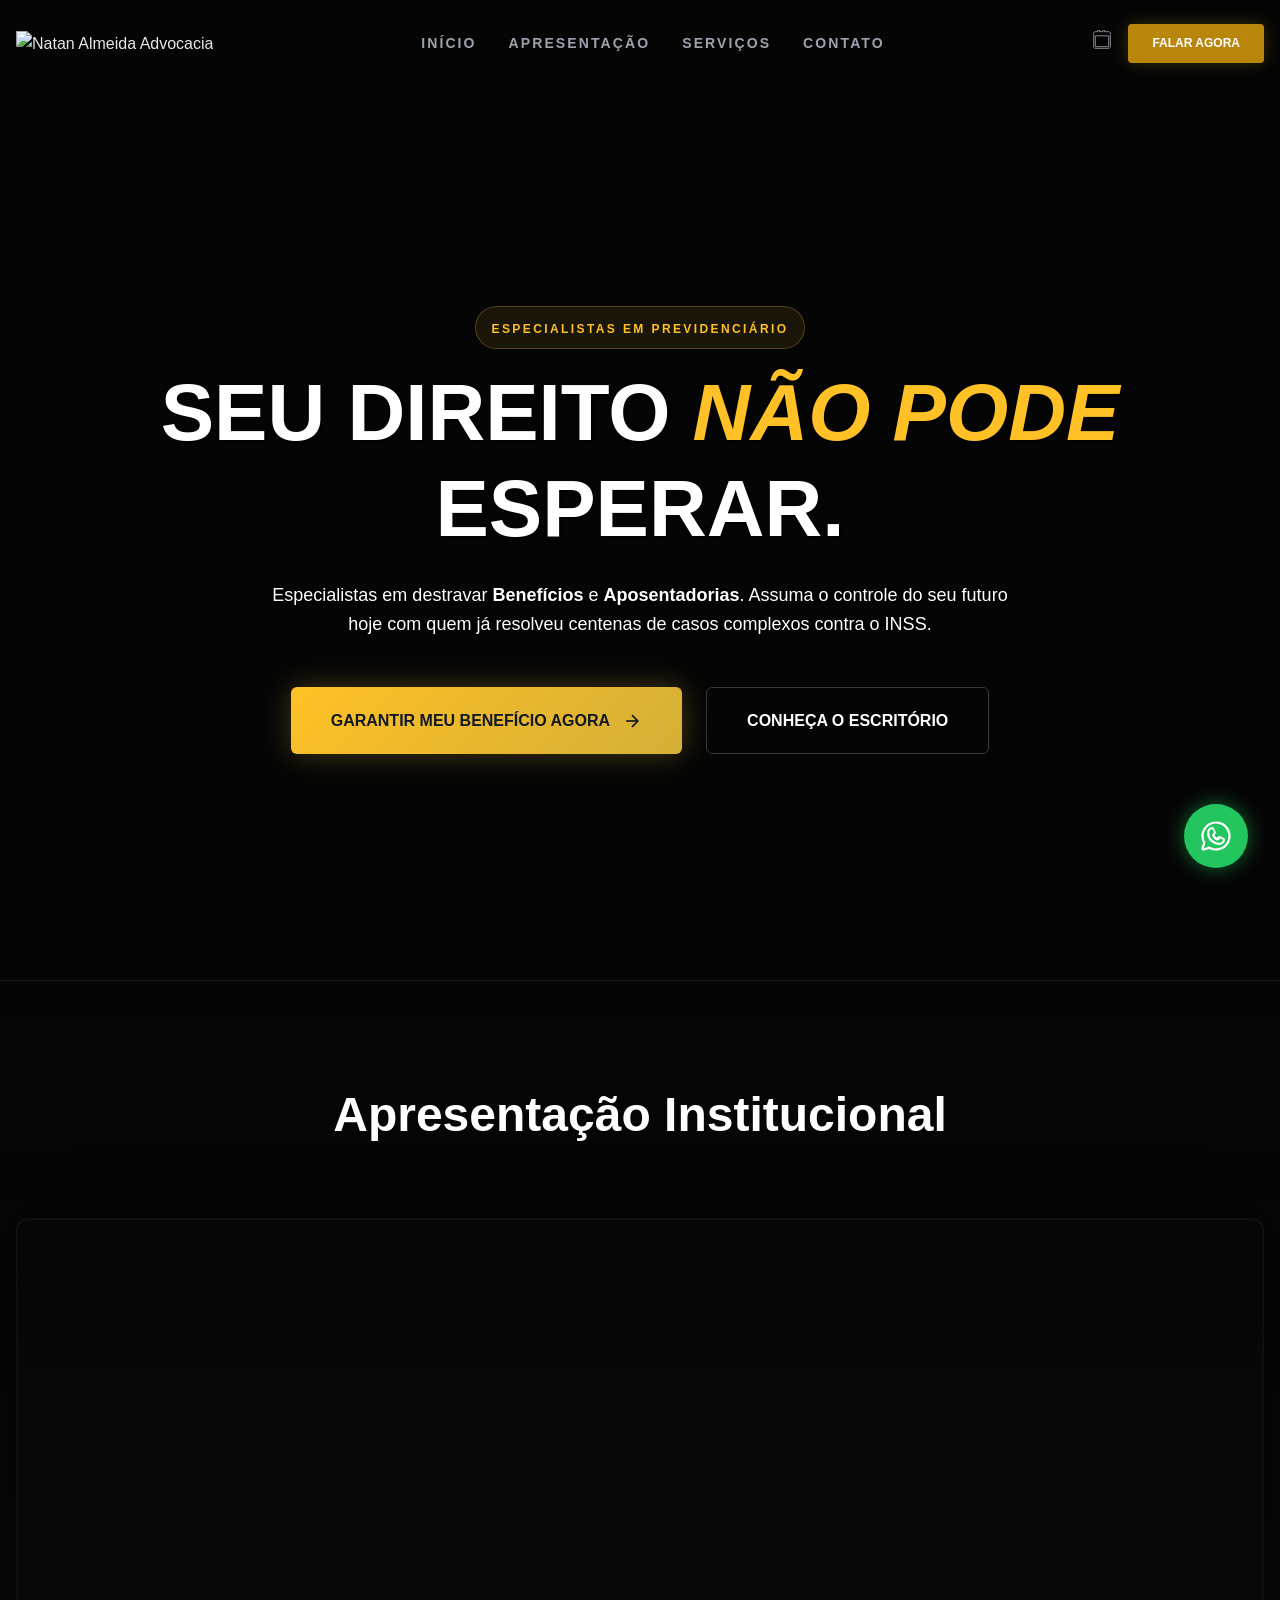
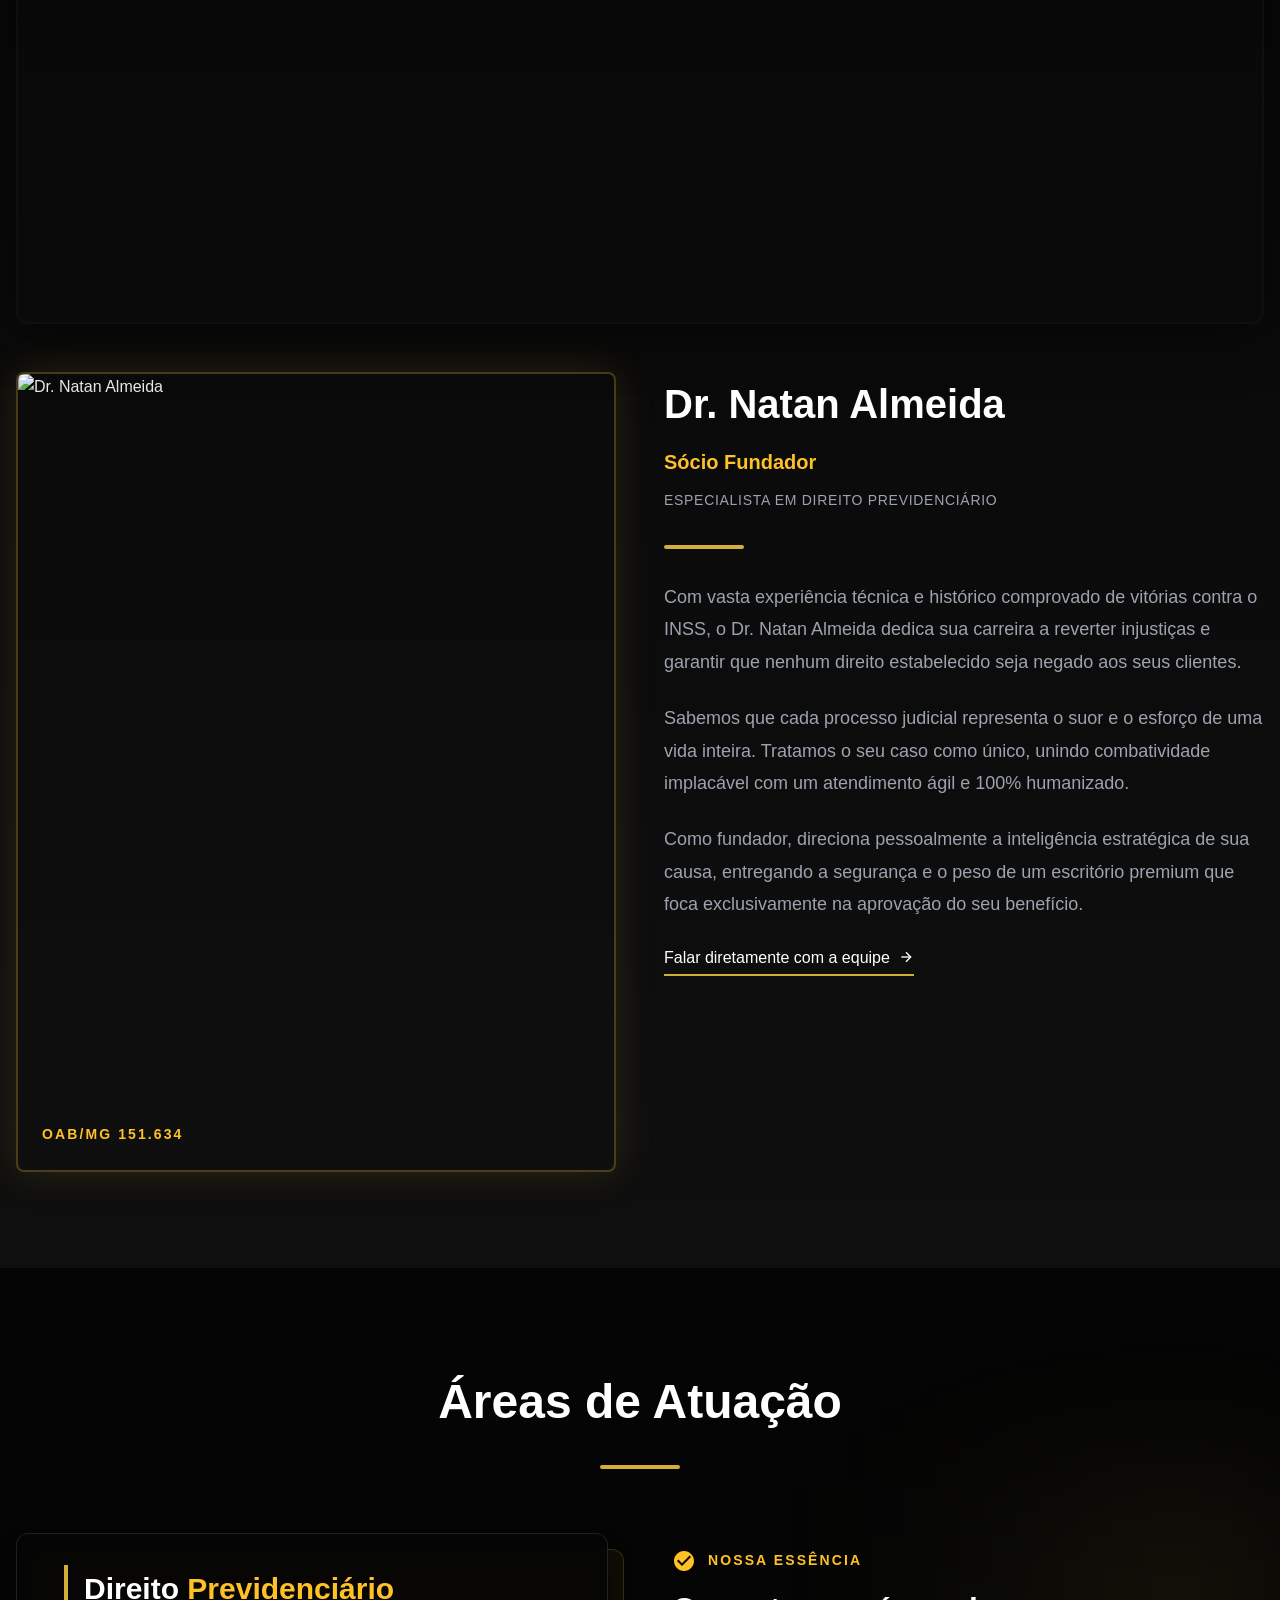
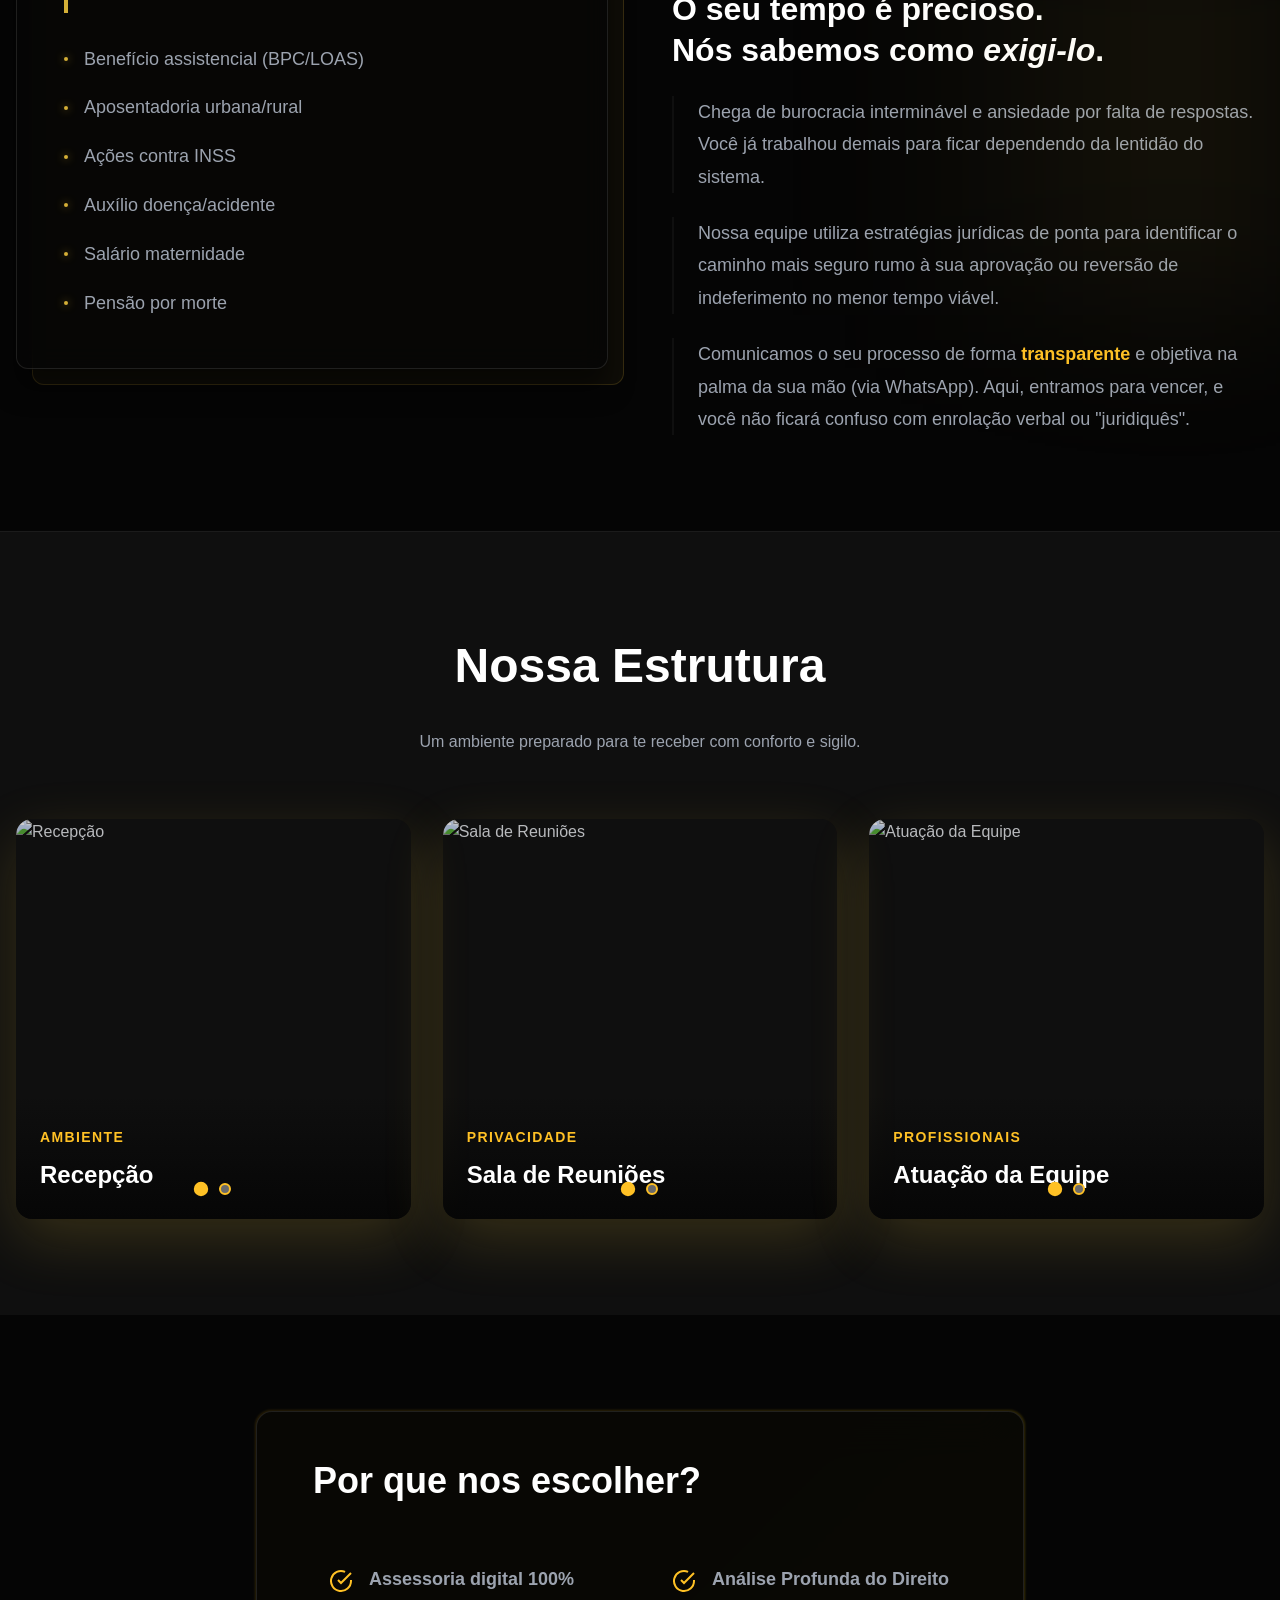
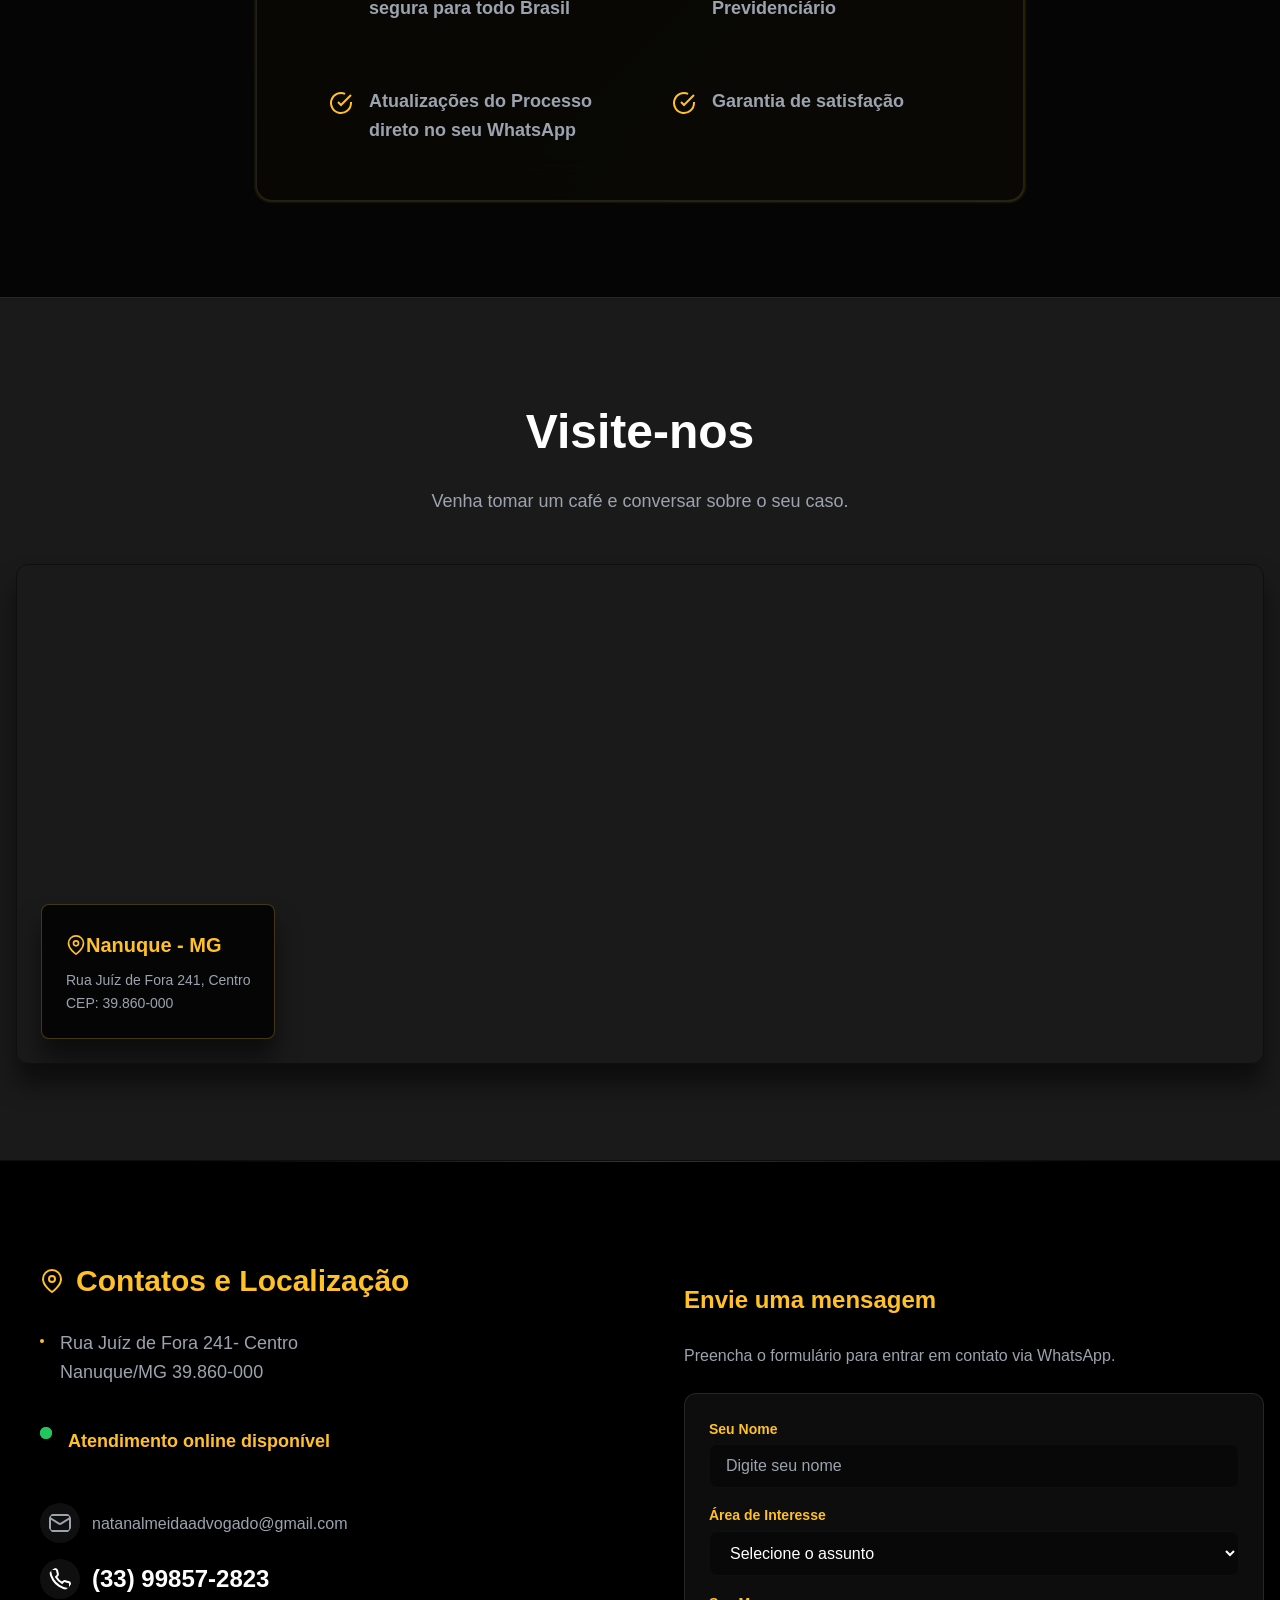
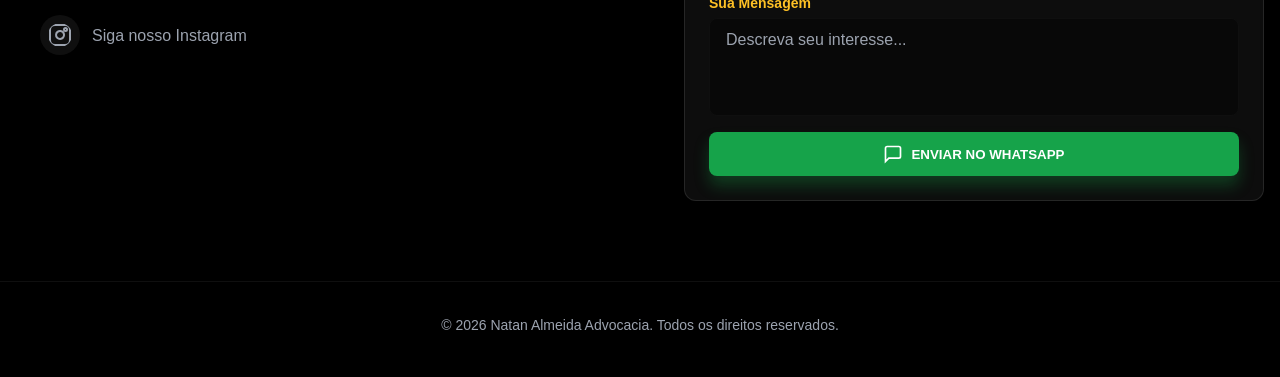
==== commit 32a621c1: "fix: update hero background and team photo" ====
--- a/index.html
+++ b/index.html
@@ -1683,7 +1683,7 @@
                     <div class="carousel-mini">
                         <div class="carousel-mini-slide">
                             <img class="carousel-img" data-carousel="equipe"
-                                src="https://i.postimg.cc/NjN0sW45/equipe1.jpg" alt="Atuação da Equipe">
+                                src="https://i.postimg.cc/XvxNqvVS/equipe1.jpg" alt="Atuação da Equipe">
                             <div class="carousel-info">
                                 <p class="carousel-label">Profissionais</p>
                                 <p class="carousel-title">Atuação da Equipe</p>
@@ -1967,7 +1967,7 @@
             ],
             equipe: [
                 {
-                    image: 'https://i.postimg.cc/NjN0sW45/equipe1.jpg',
+                    image: 'https://i.postimg.cc/XvxNqvVS/equipe1.jpg',
                     label: 'Profissionais',
                     title: 'Atuação da Equipe'
                 },
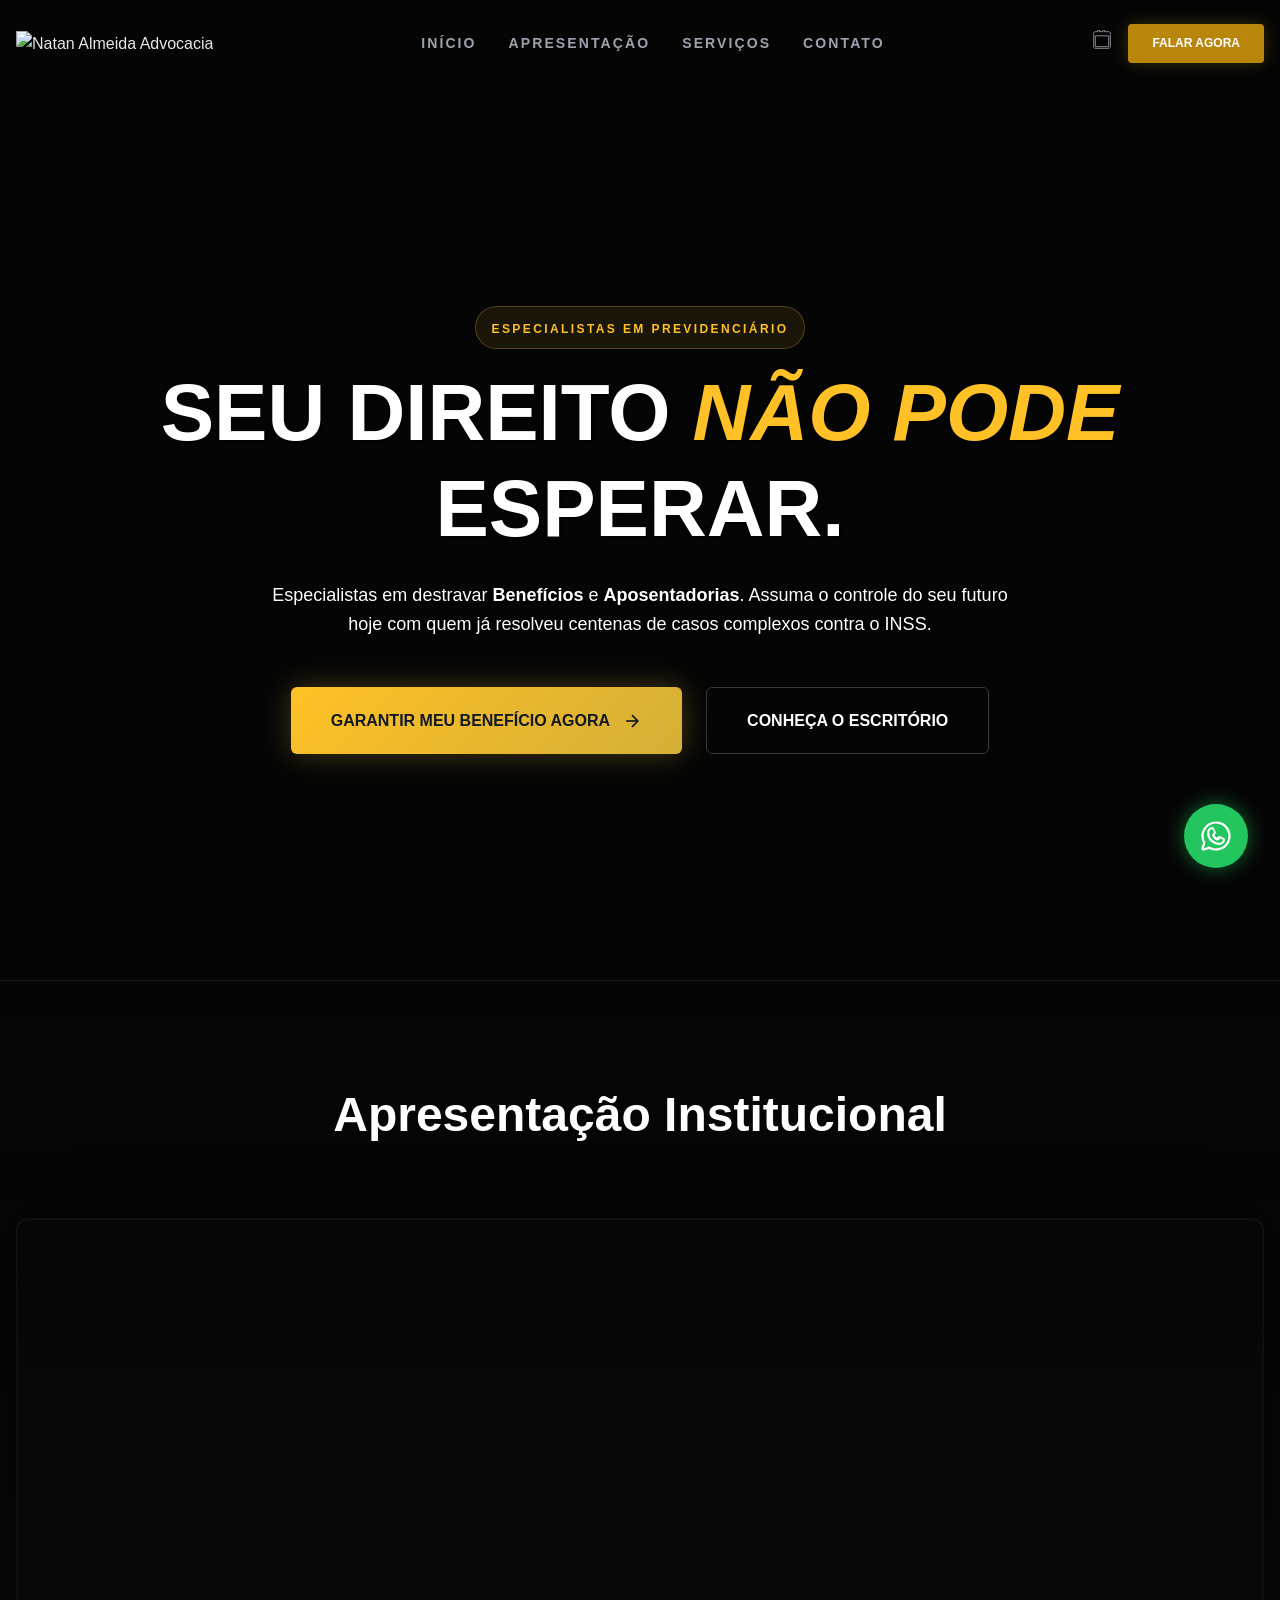
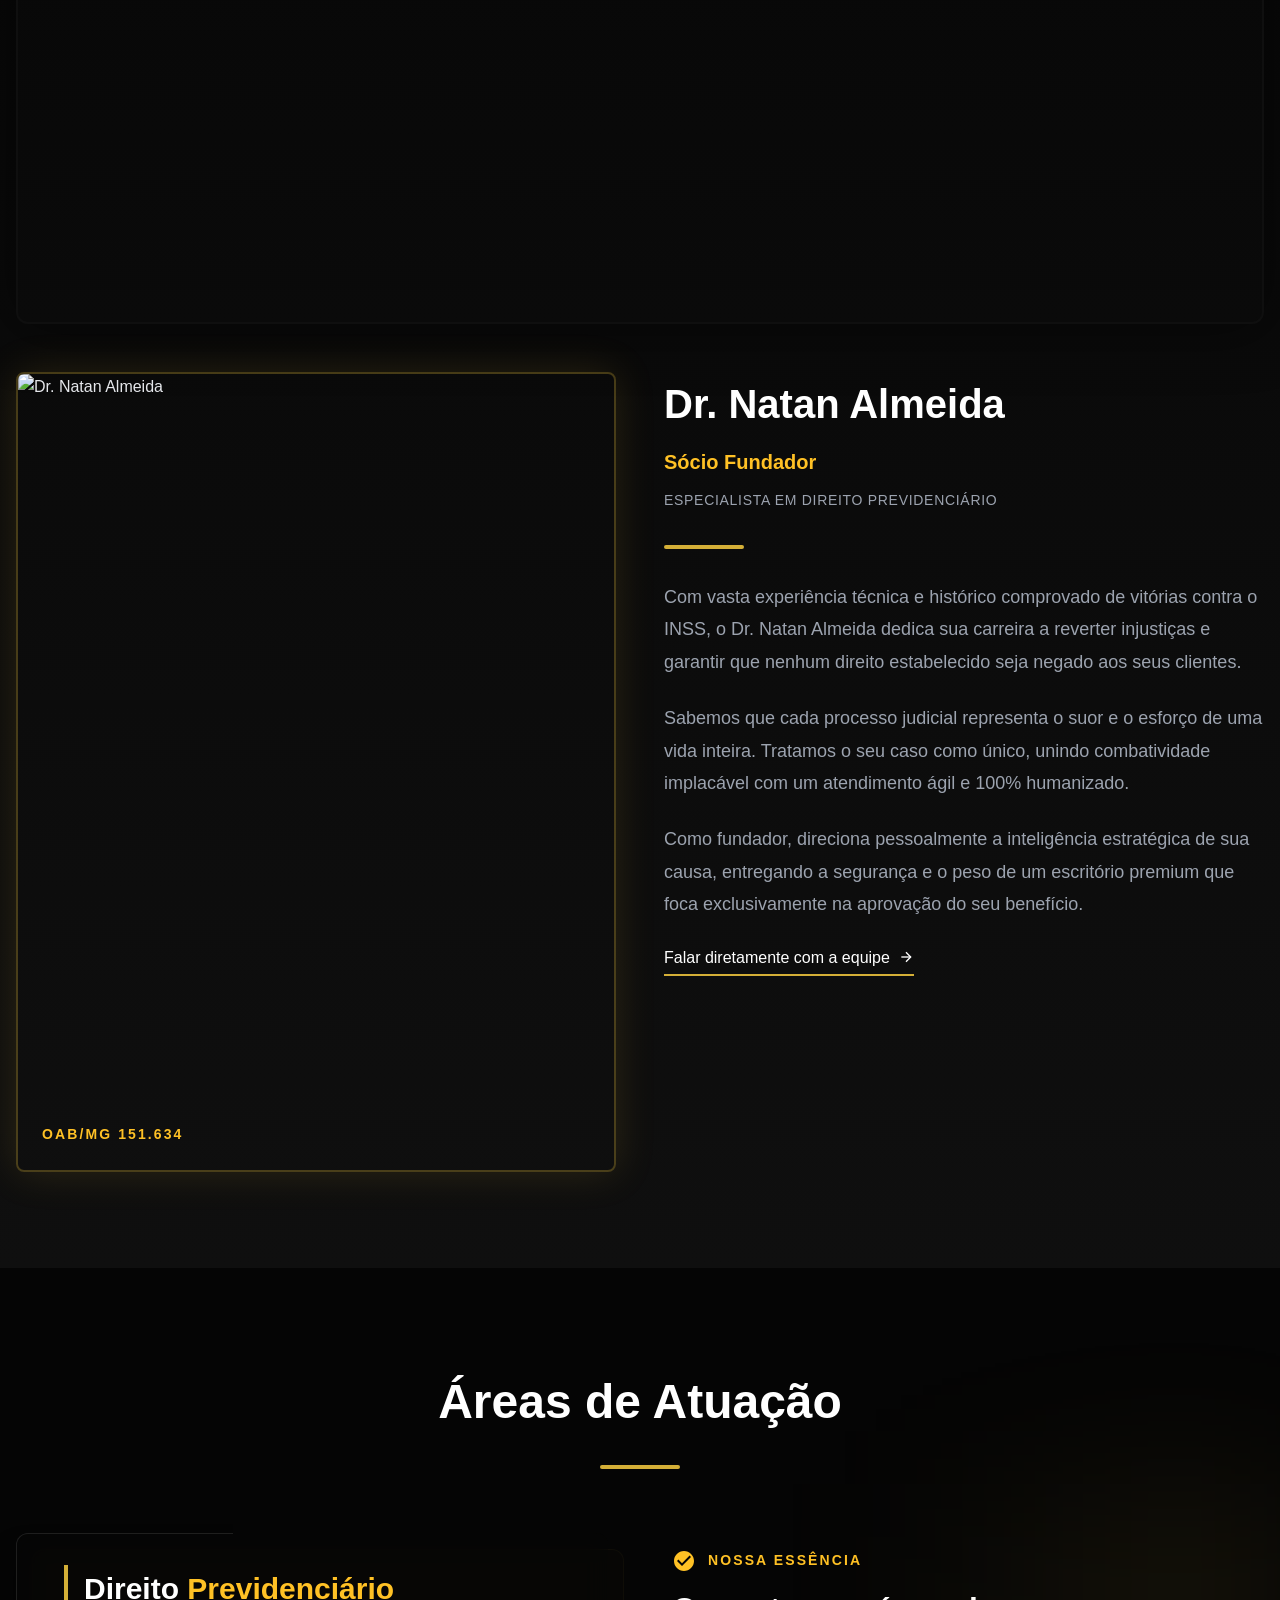
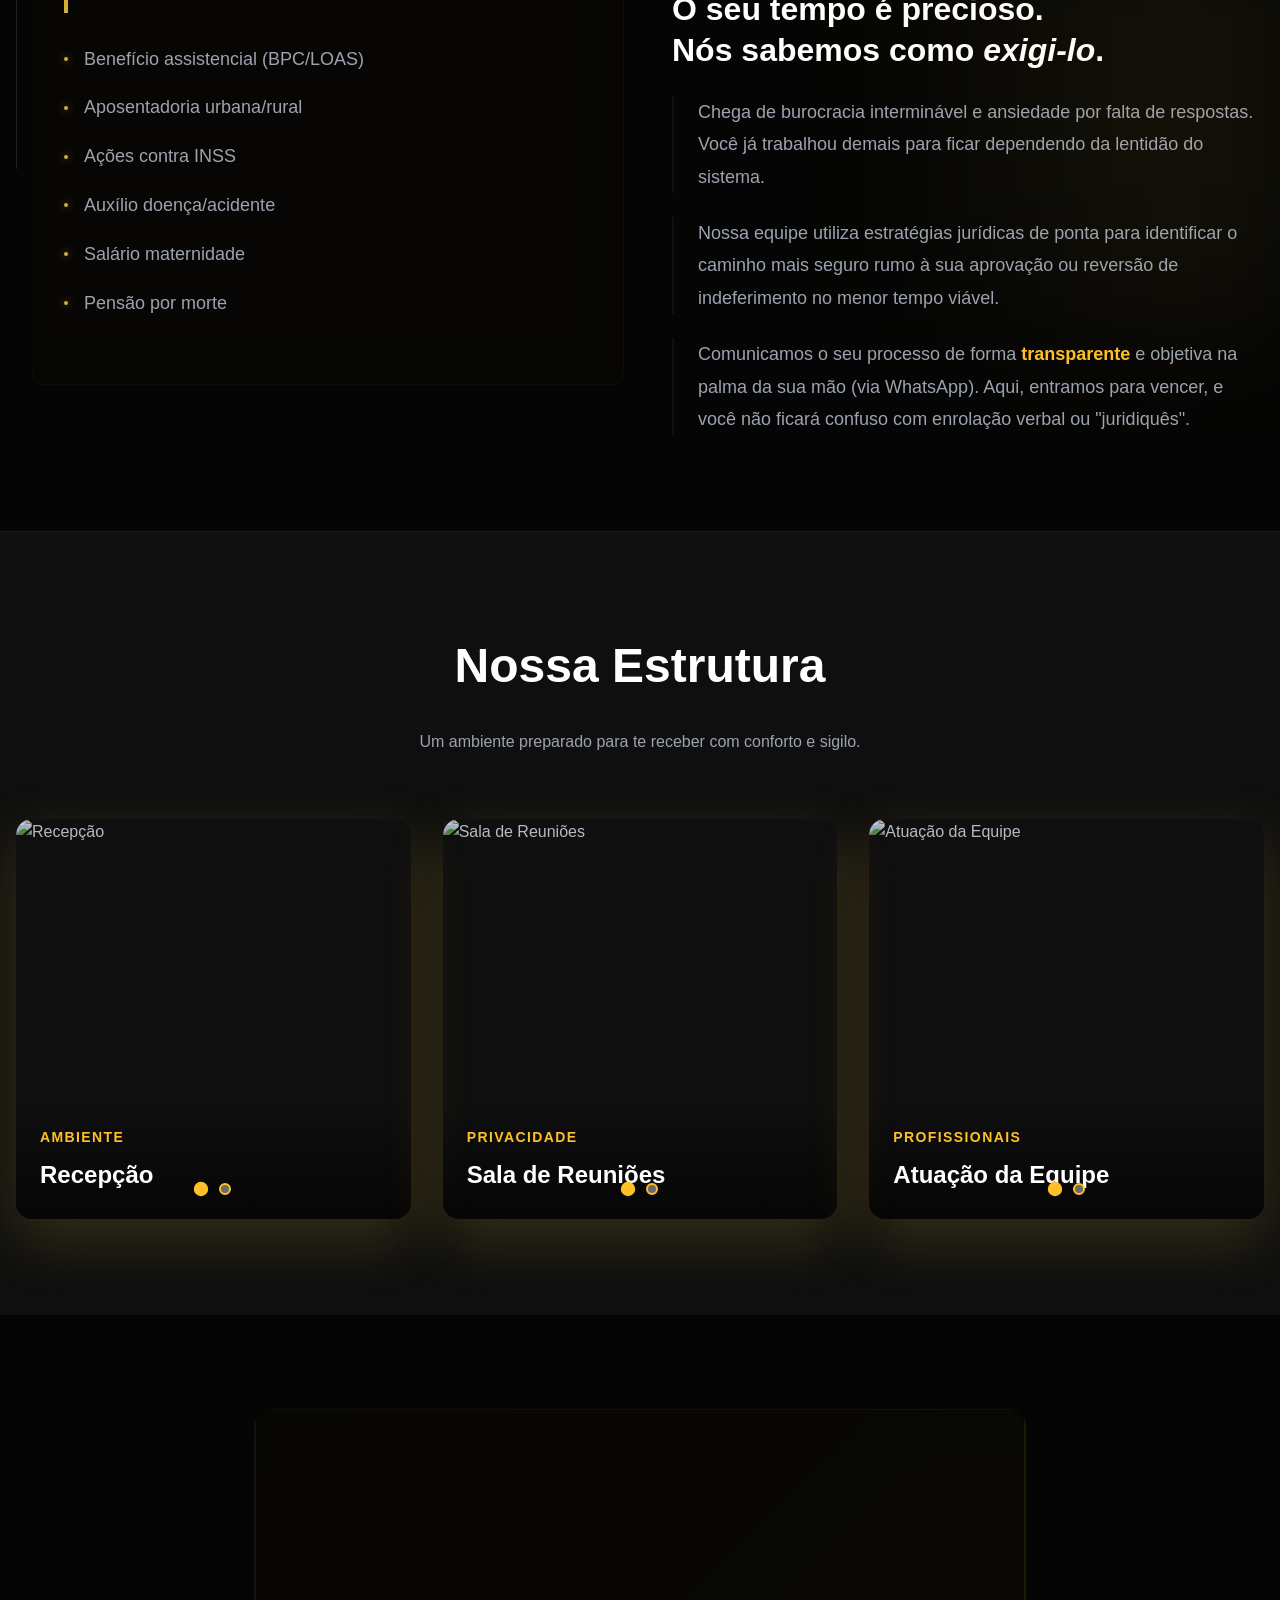
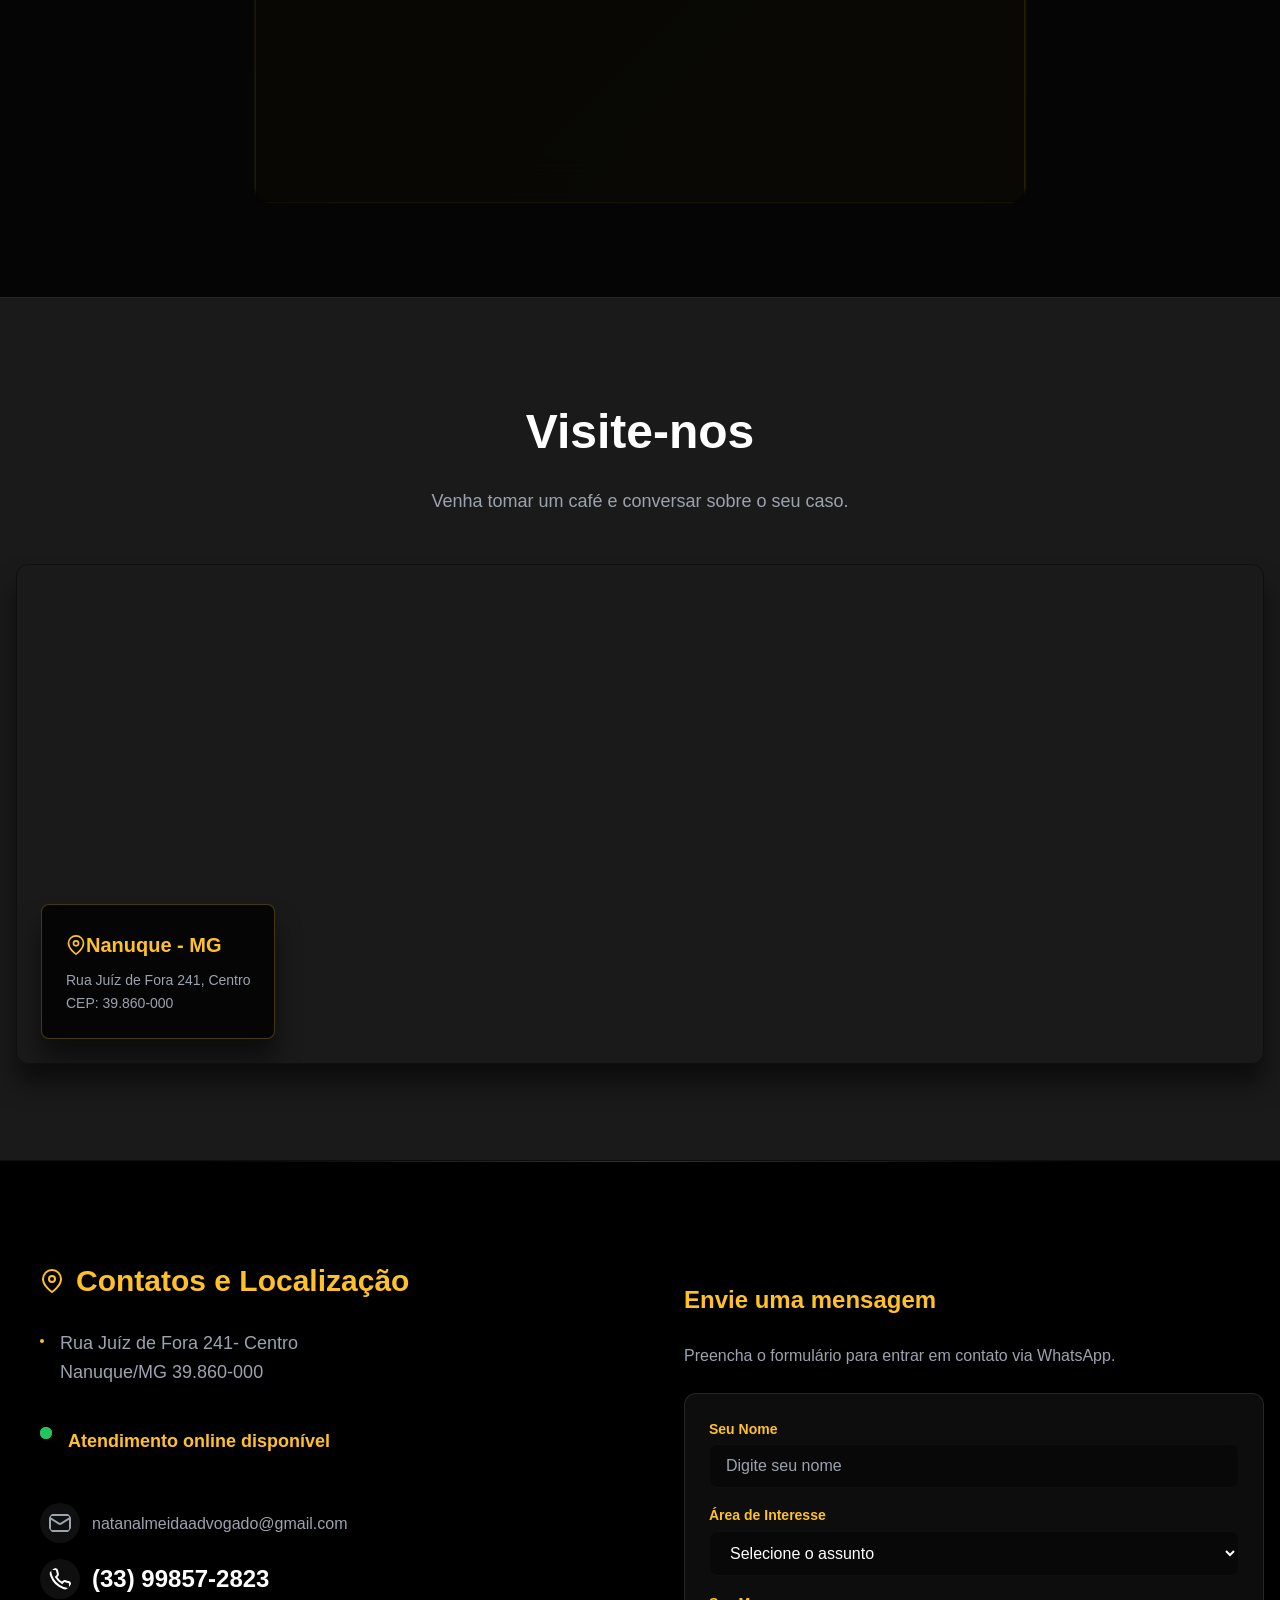
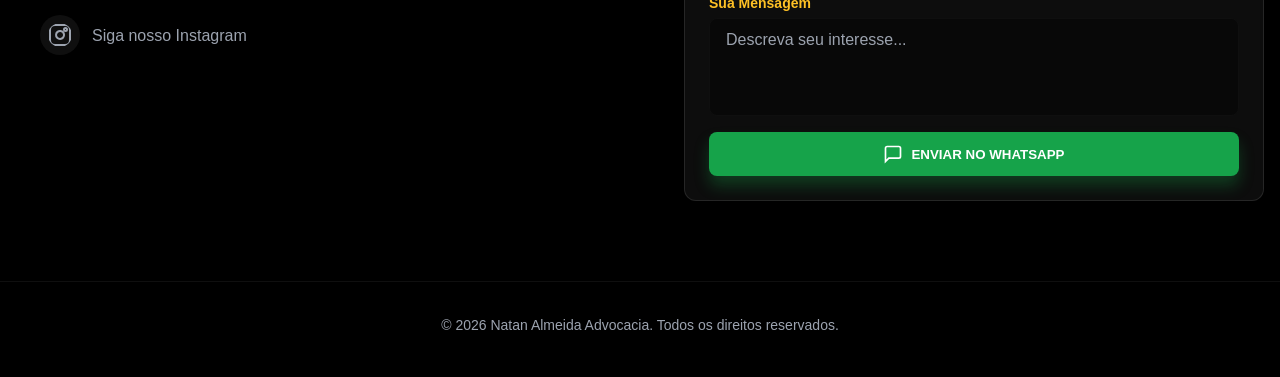
==== commit d2aa6d65: "update hero background image" ====
--- a/index.html
+++ b/index.html
@@ -419,7 +419,7 @@
             padding: 2rem 1rem;
             margin-top: 80px;
             overflow: hidden;
-            background-image: url('https://i.postimg.cc/NjN0sW45/equipe1.jpg');
+            background-image: url('https://i.postimg.cc/XvxNqvVS/equipe1.jpg');
             background-size: cover;
             background-position: center;
             background-repeat: no-repeat;
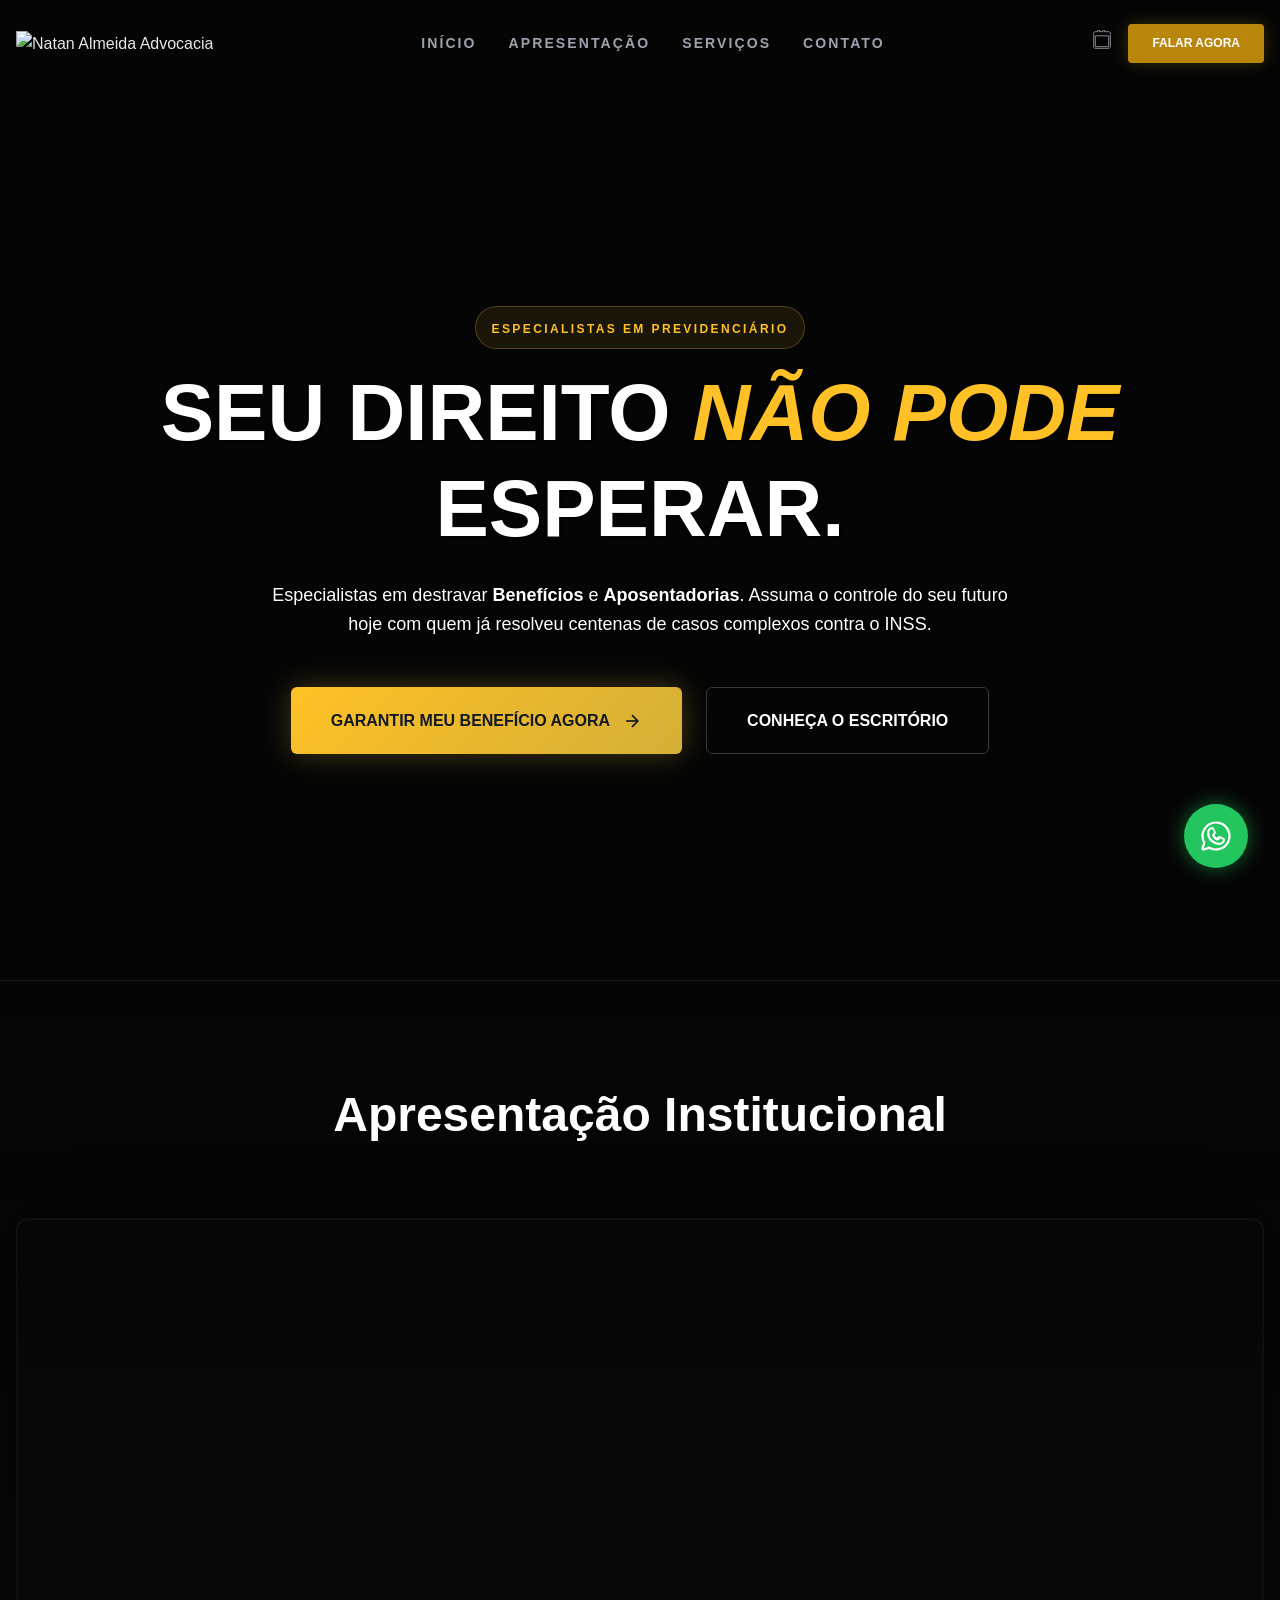
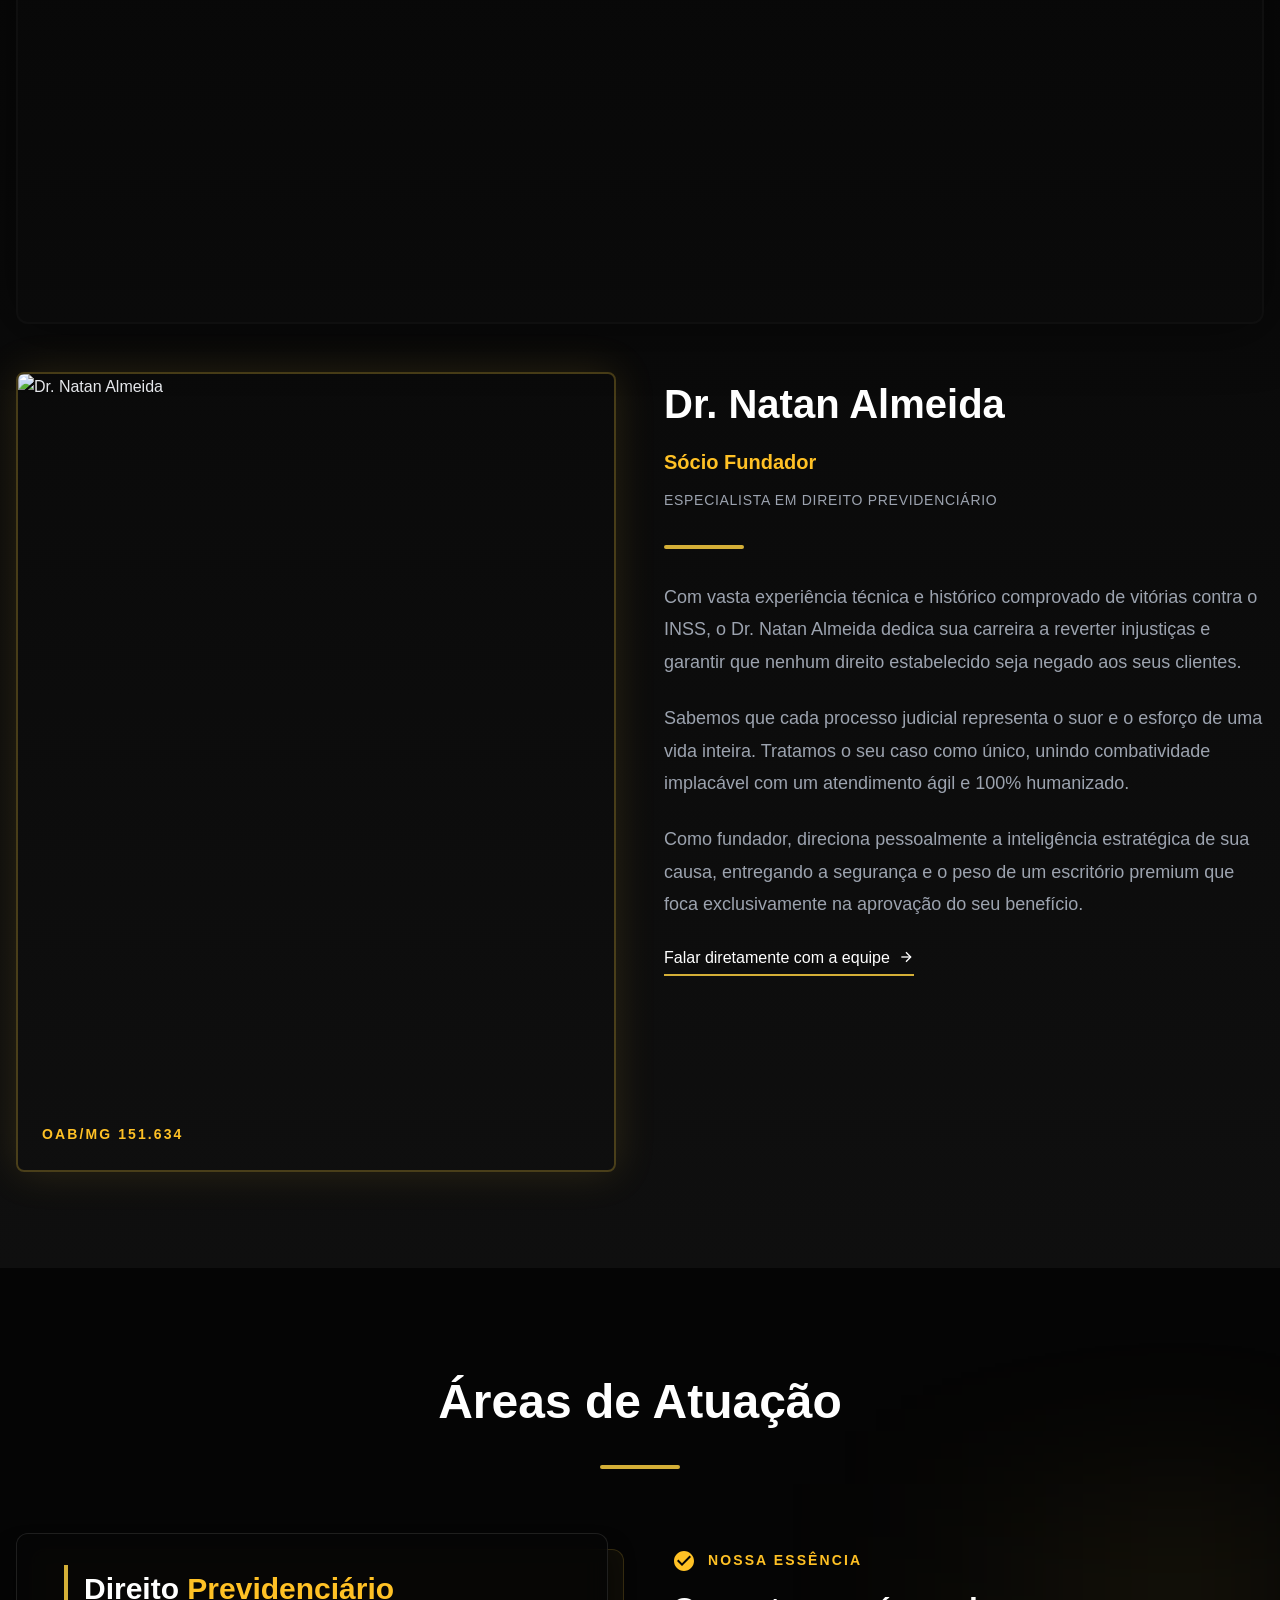
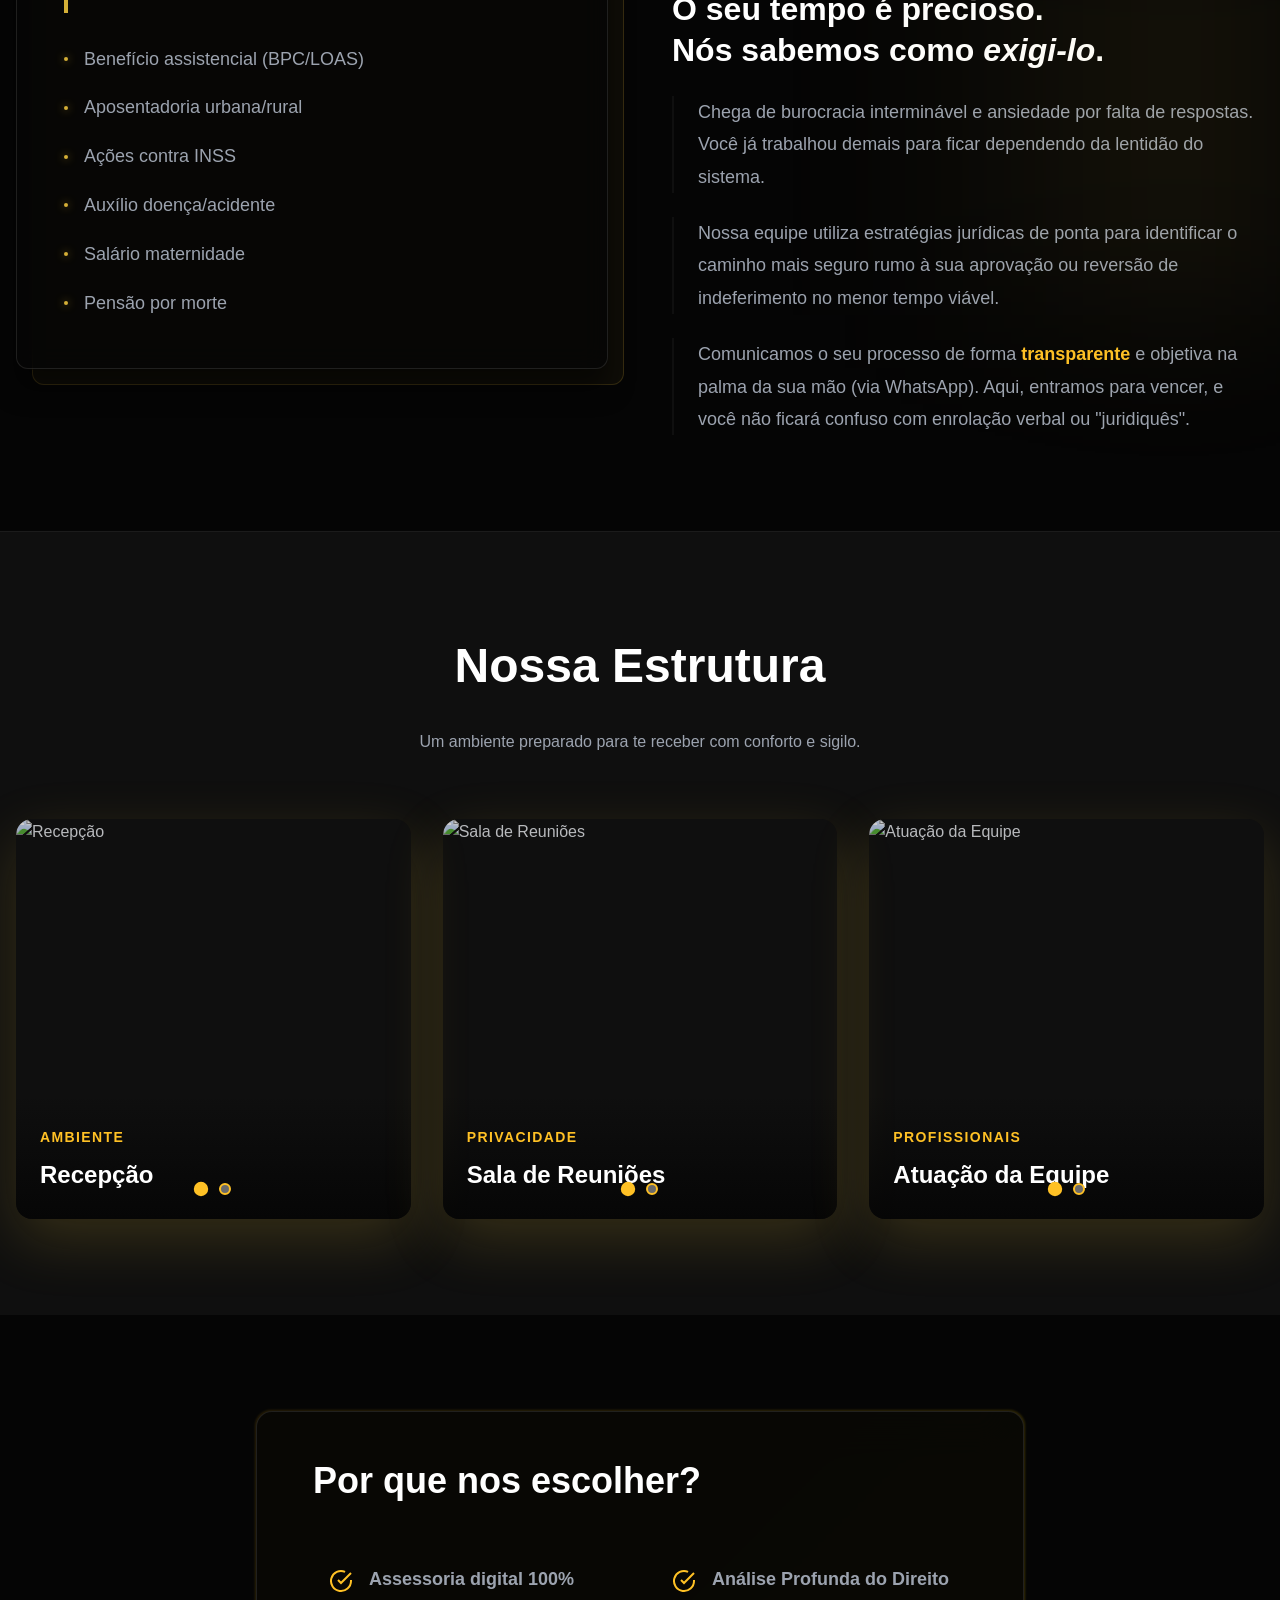
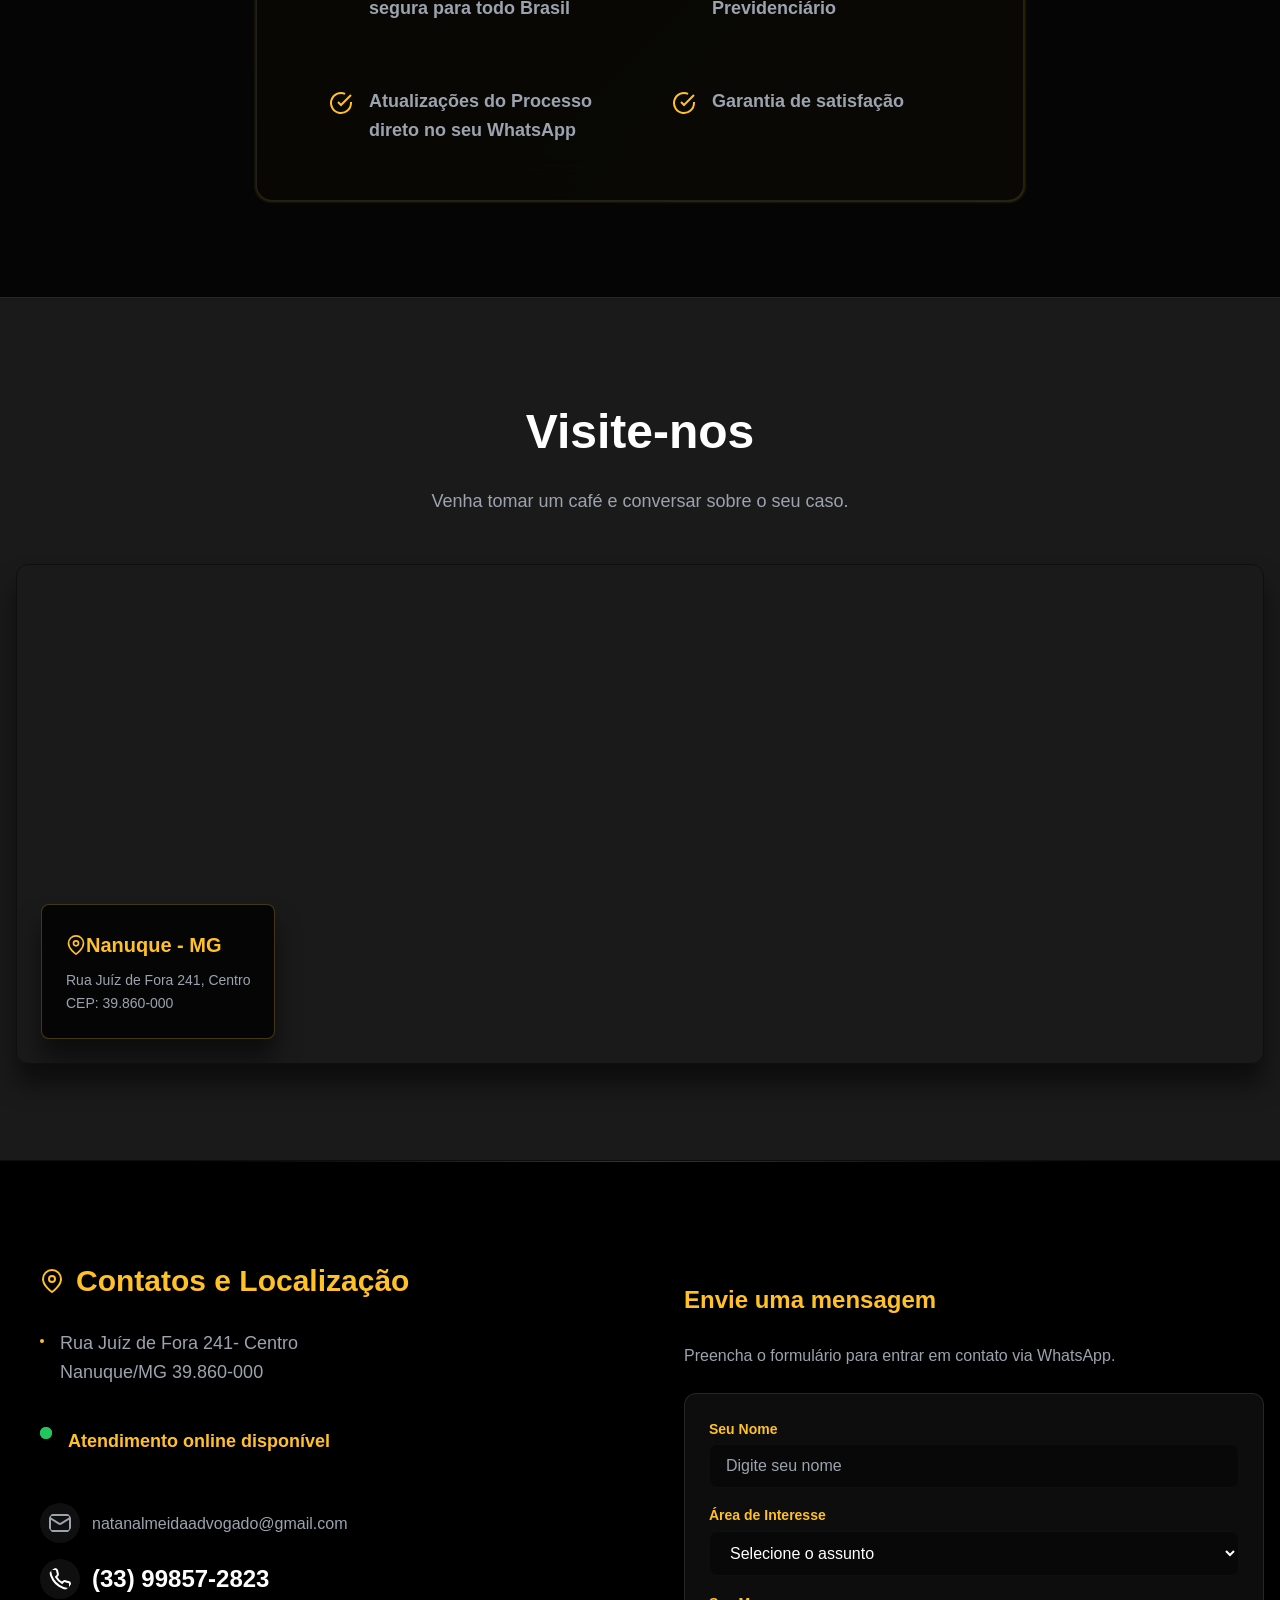
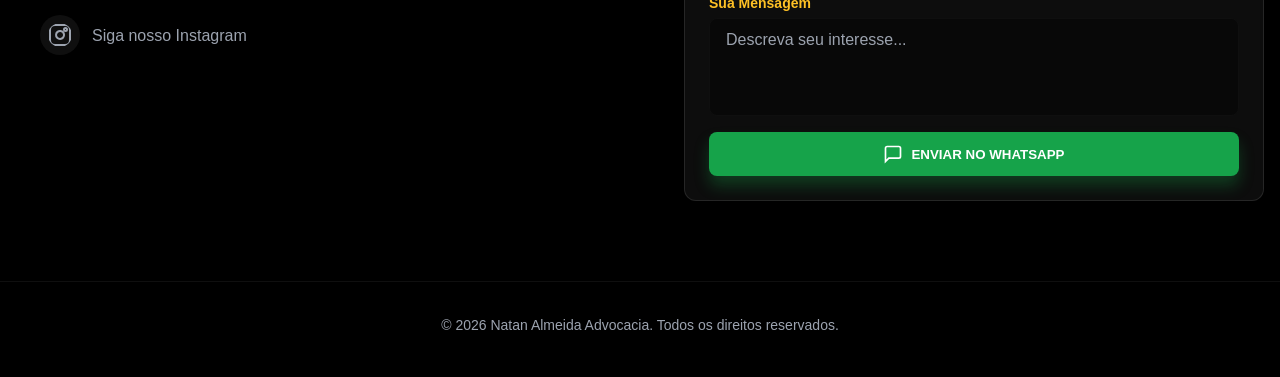
==== commit 68871855: "fix: mobile hero background rendering issue" ====
--- a/index.html
+++ b/index.html
@@ -424,6 +424,12 @@
             background-position: center;
             background-repeat: no-repeat;
             background-attachment: fixed;
+        }
+
+        @media (max-width: 768px) {
+            .hero {
+                background-attachment: scroll;
+            }
         }
 
         .hero::before {
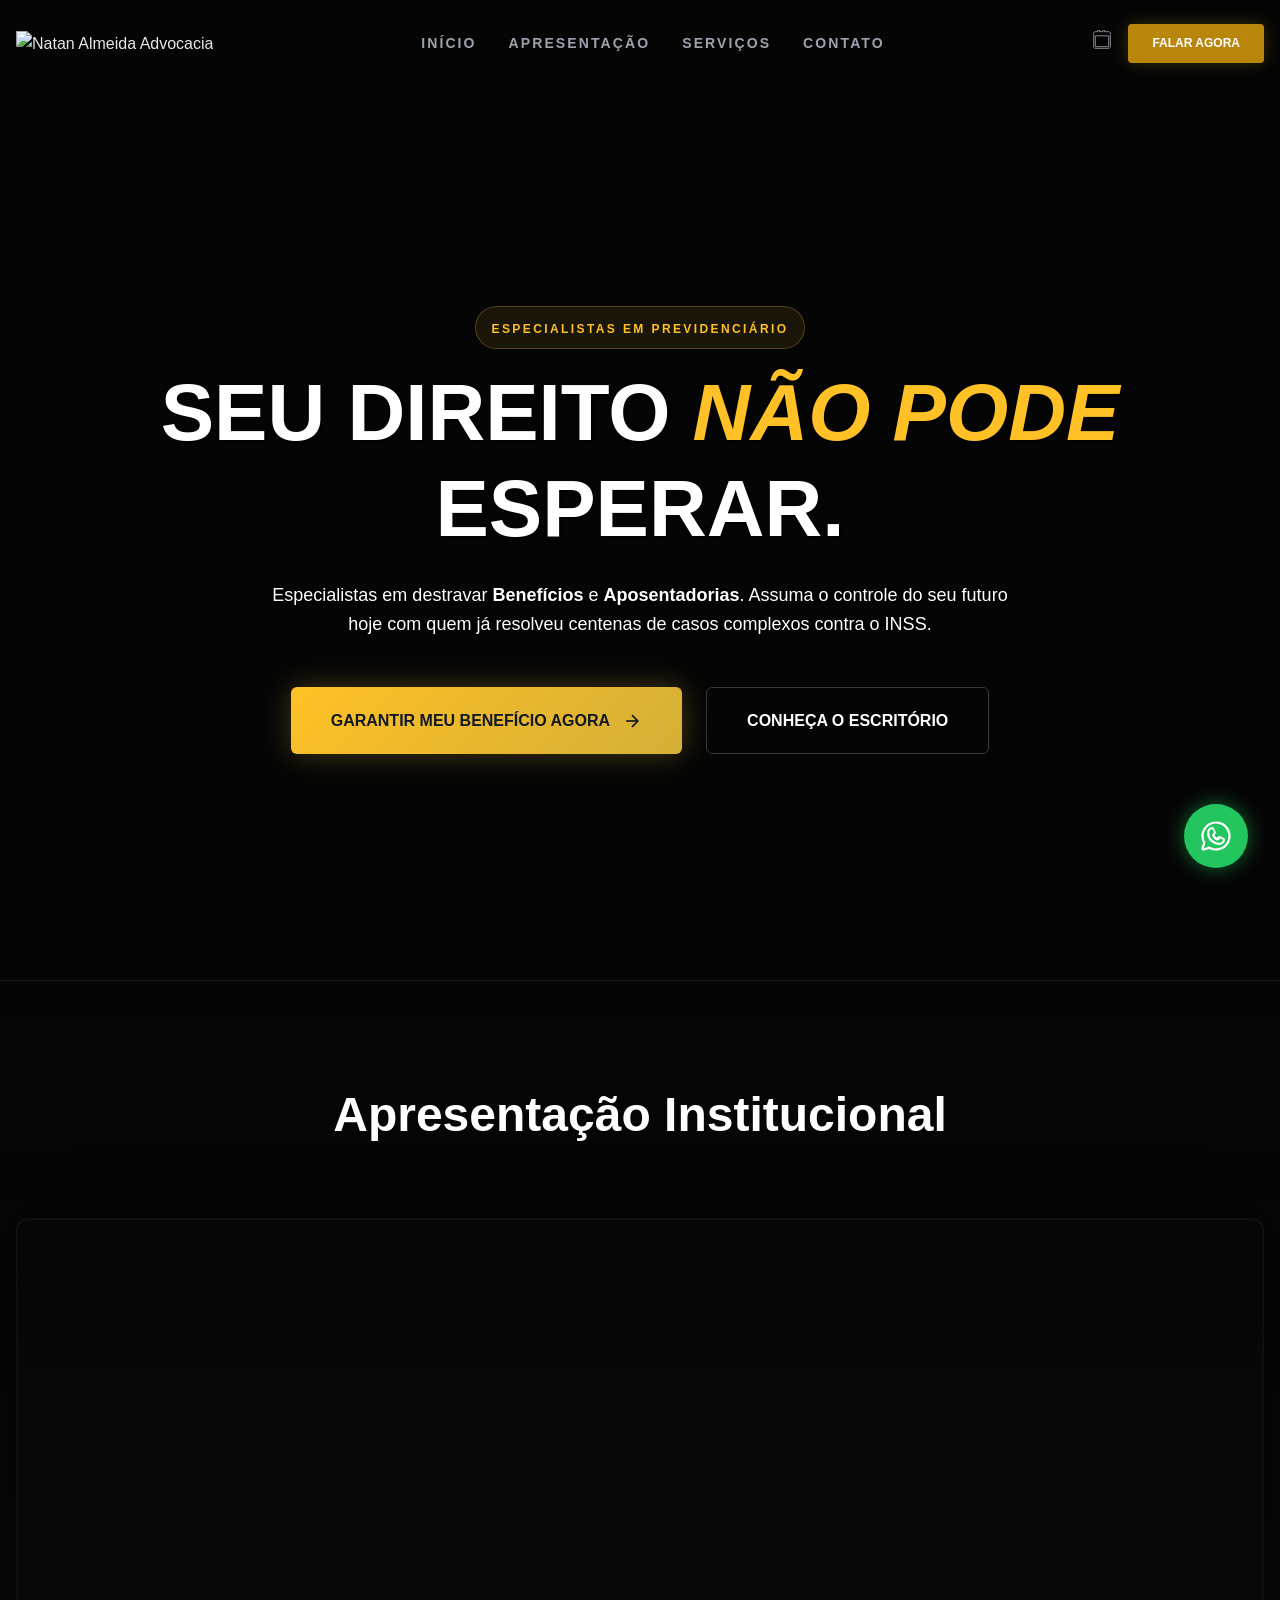
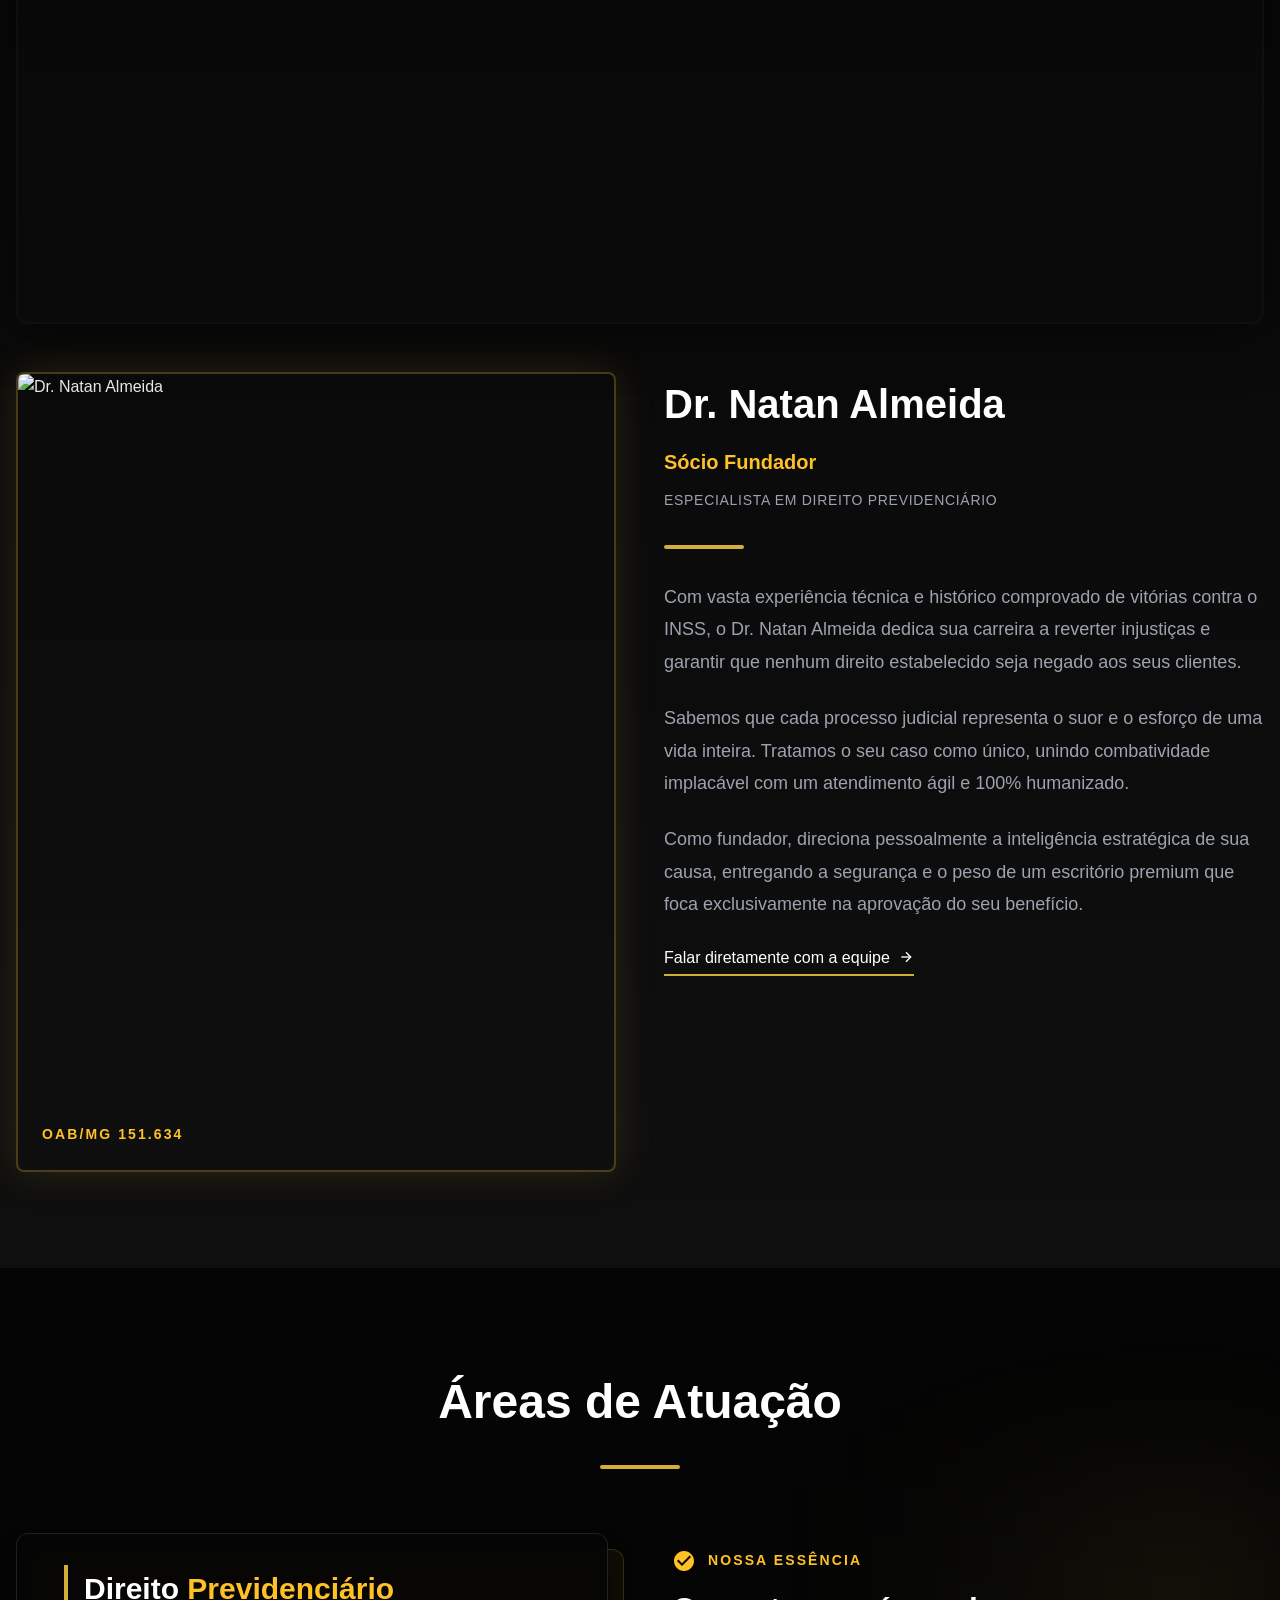
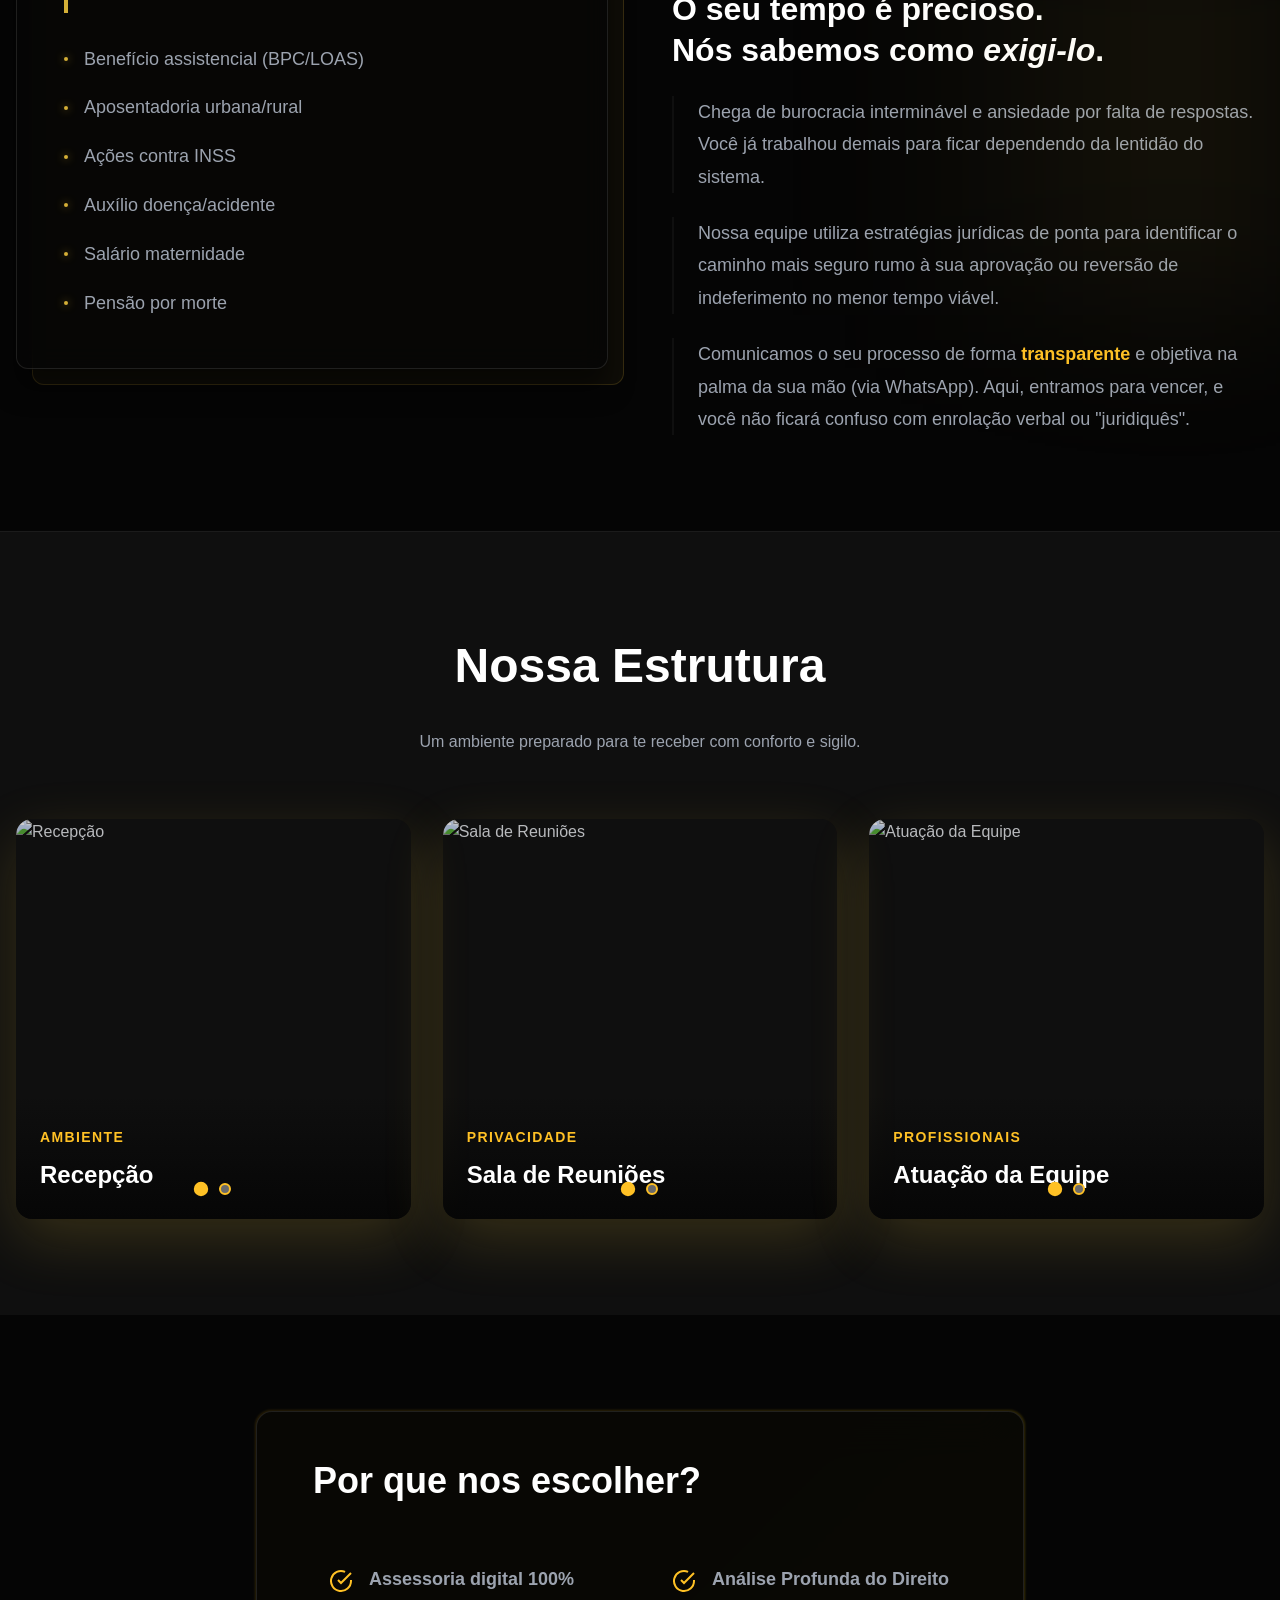
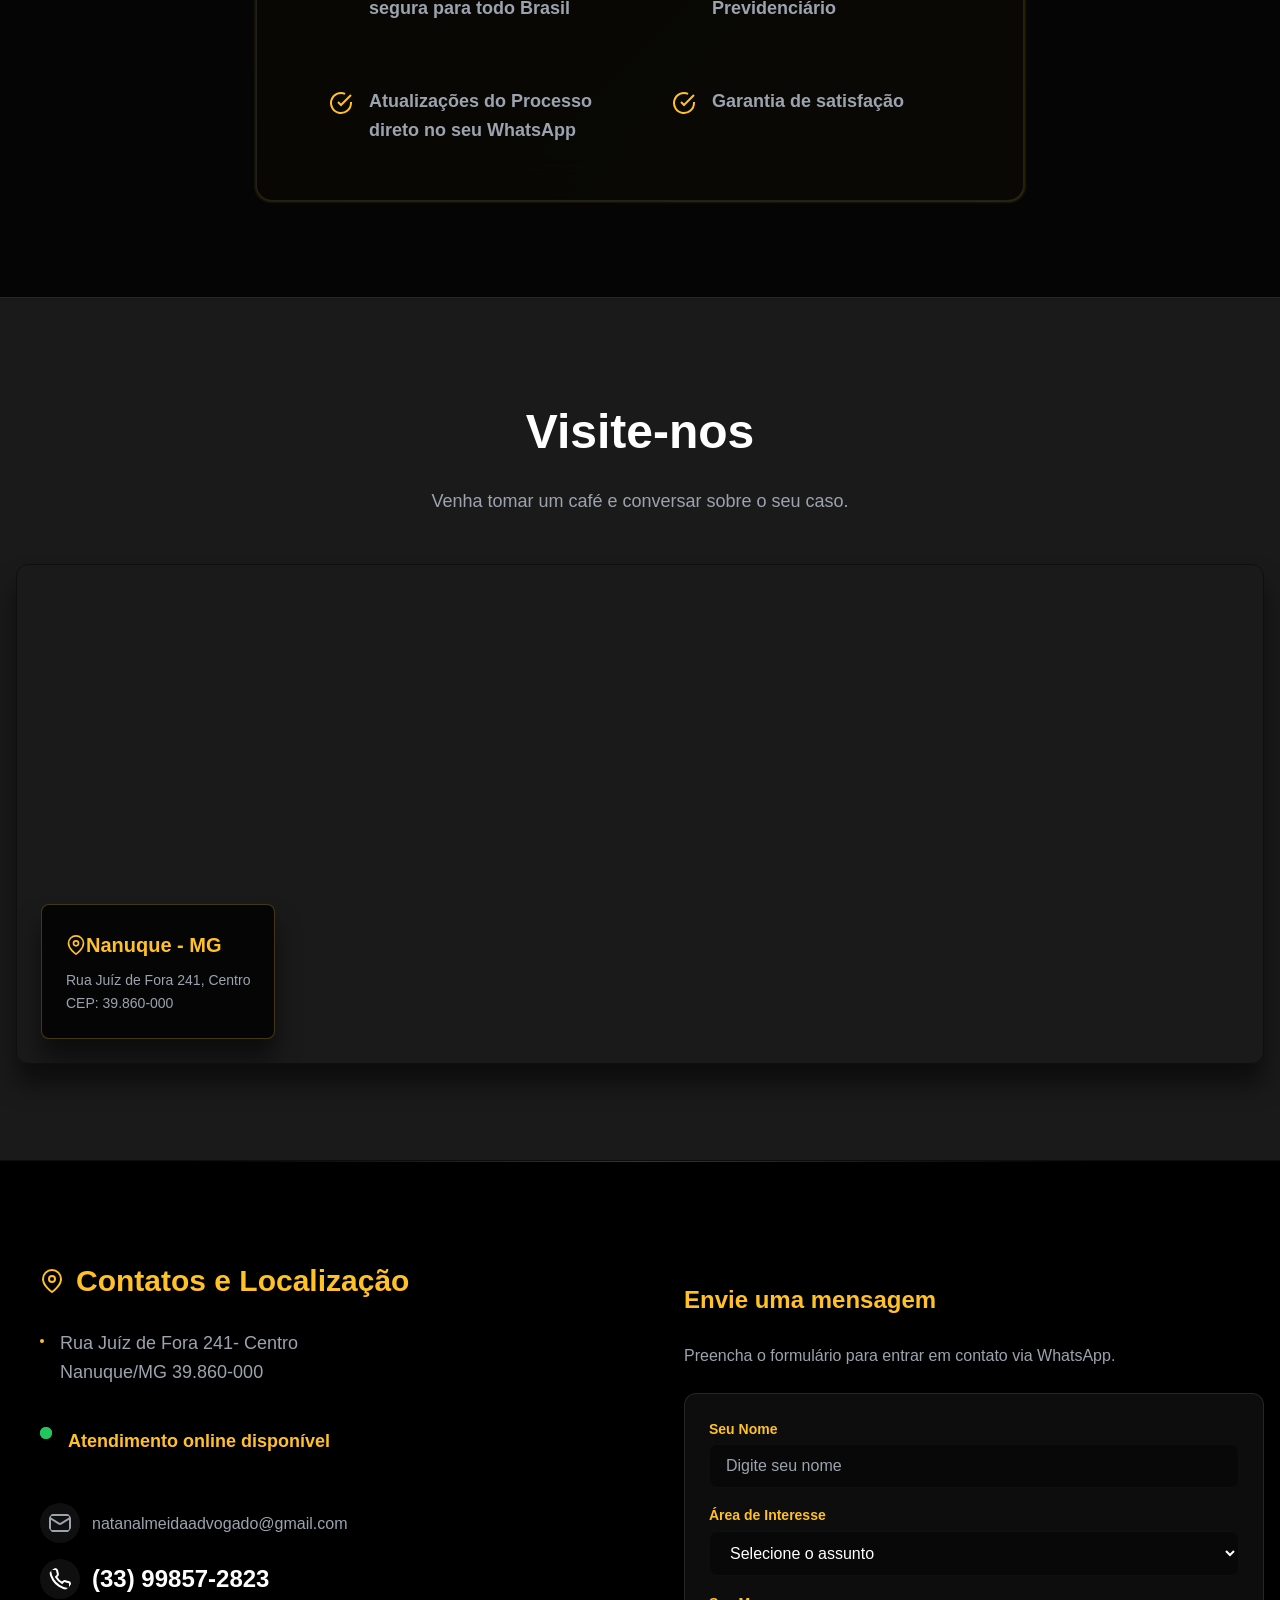
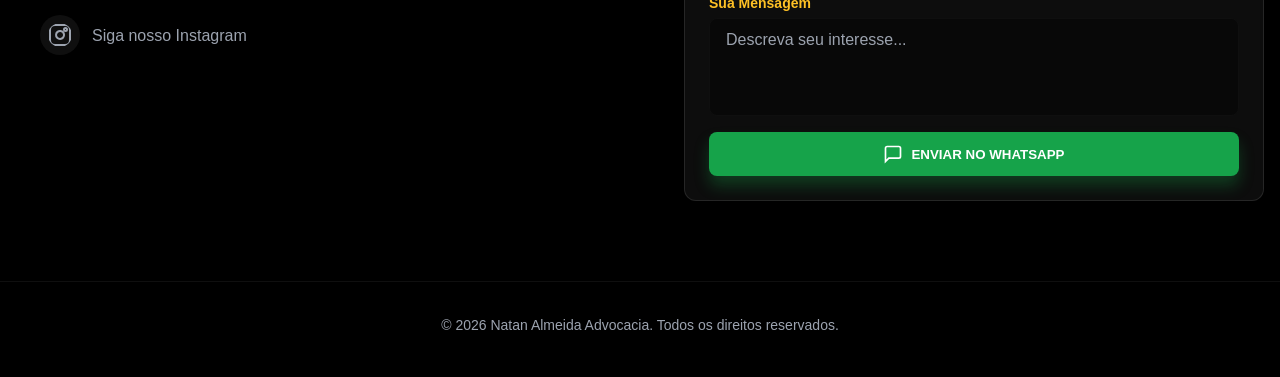
==== commit a54b4320: "Update index.html" ====
--- a/index.html
+++ b/index.html
@@ -2045,4 +2045,4 @@
     </script>
 </body>
 
-</html>+</html>
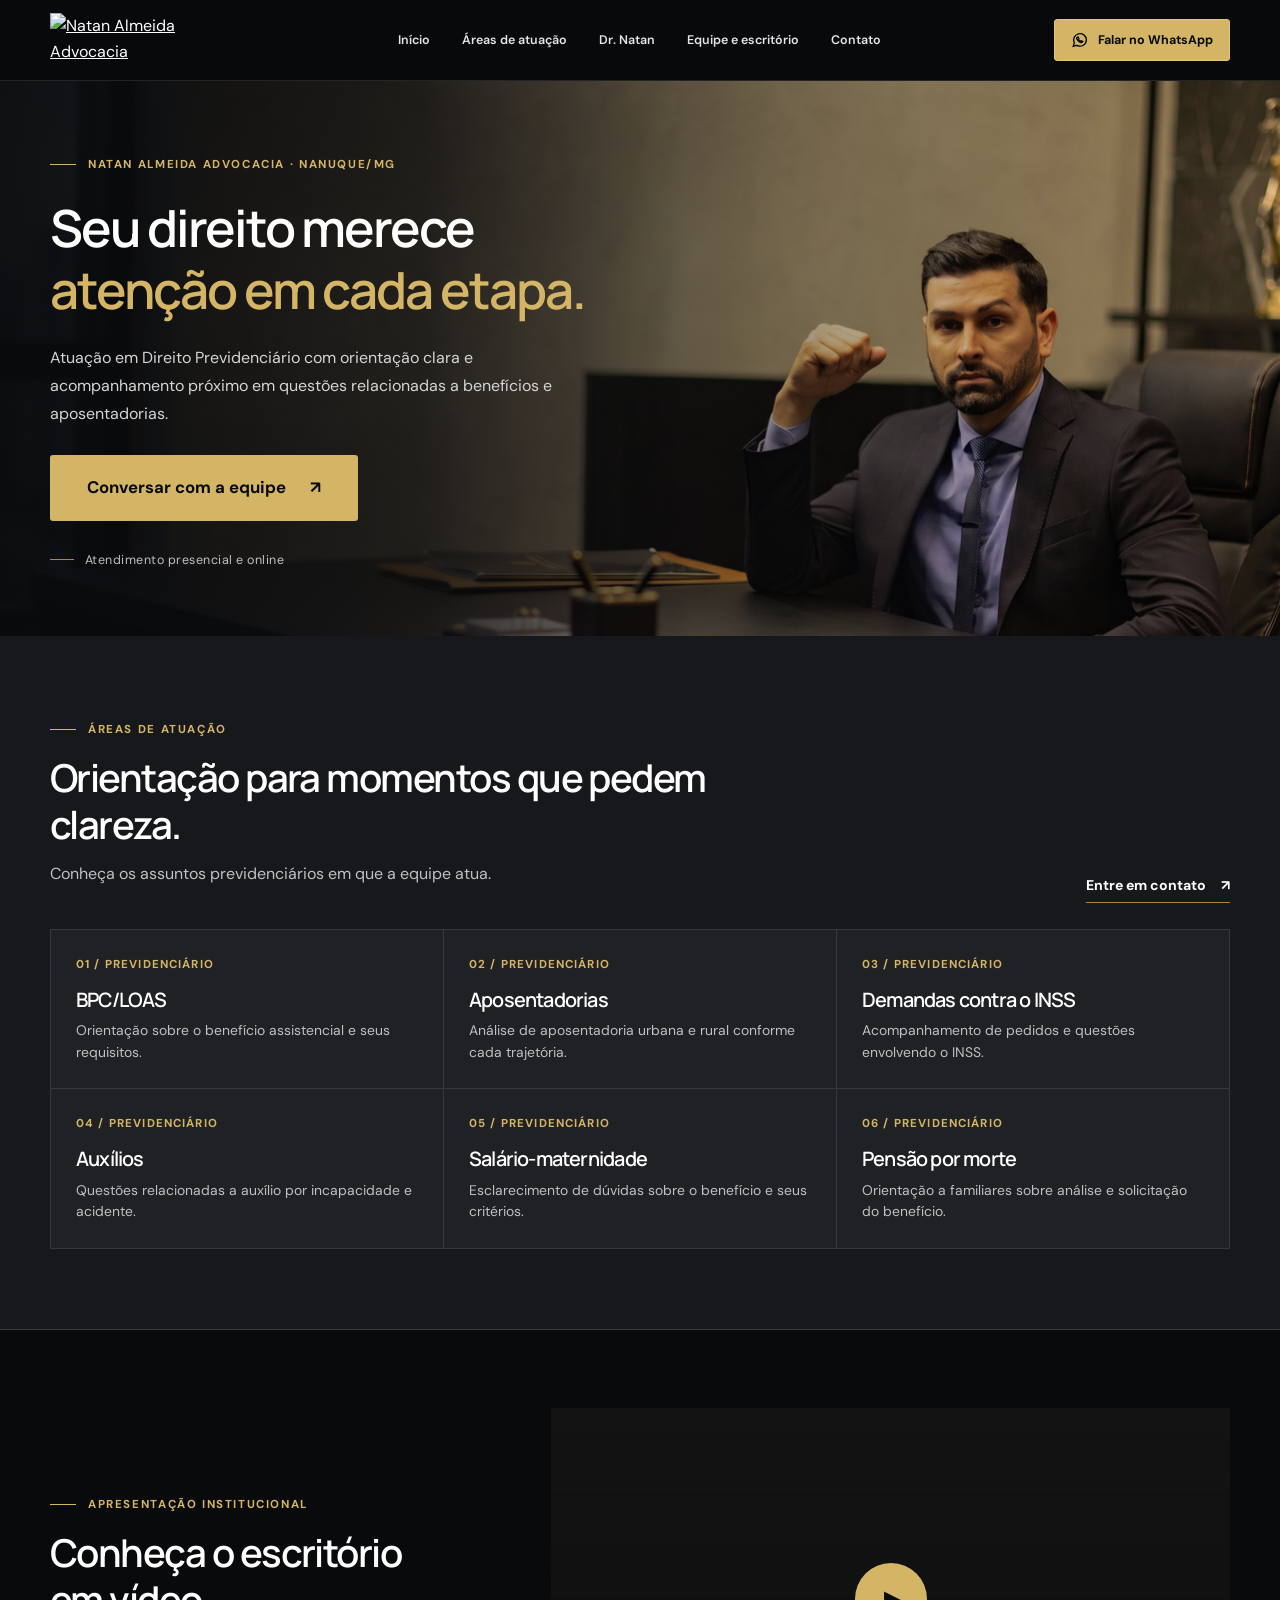
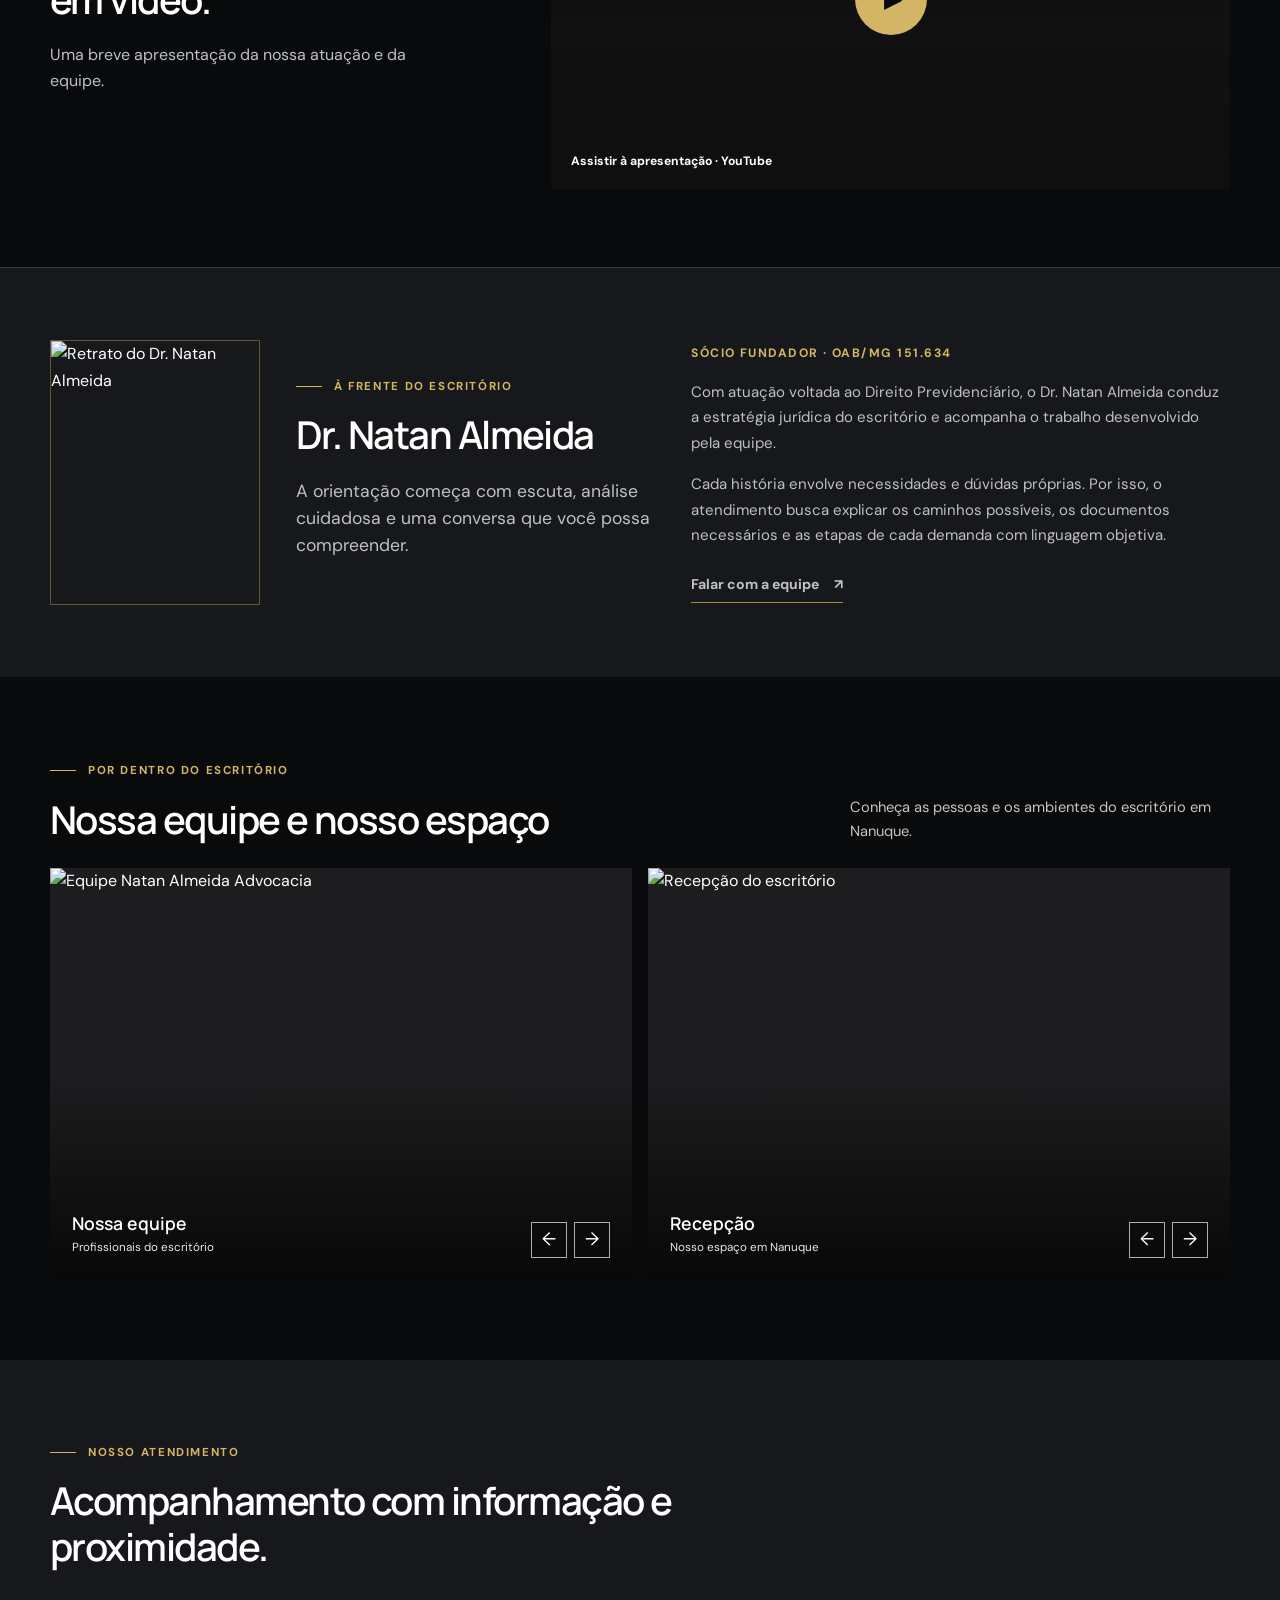
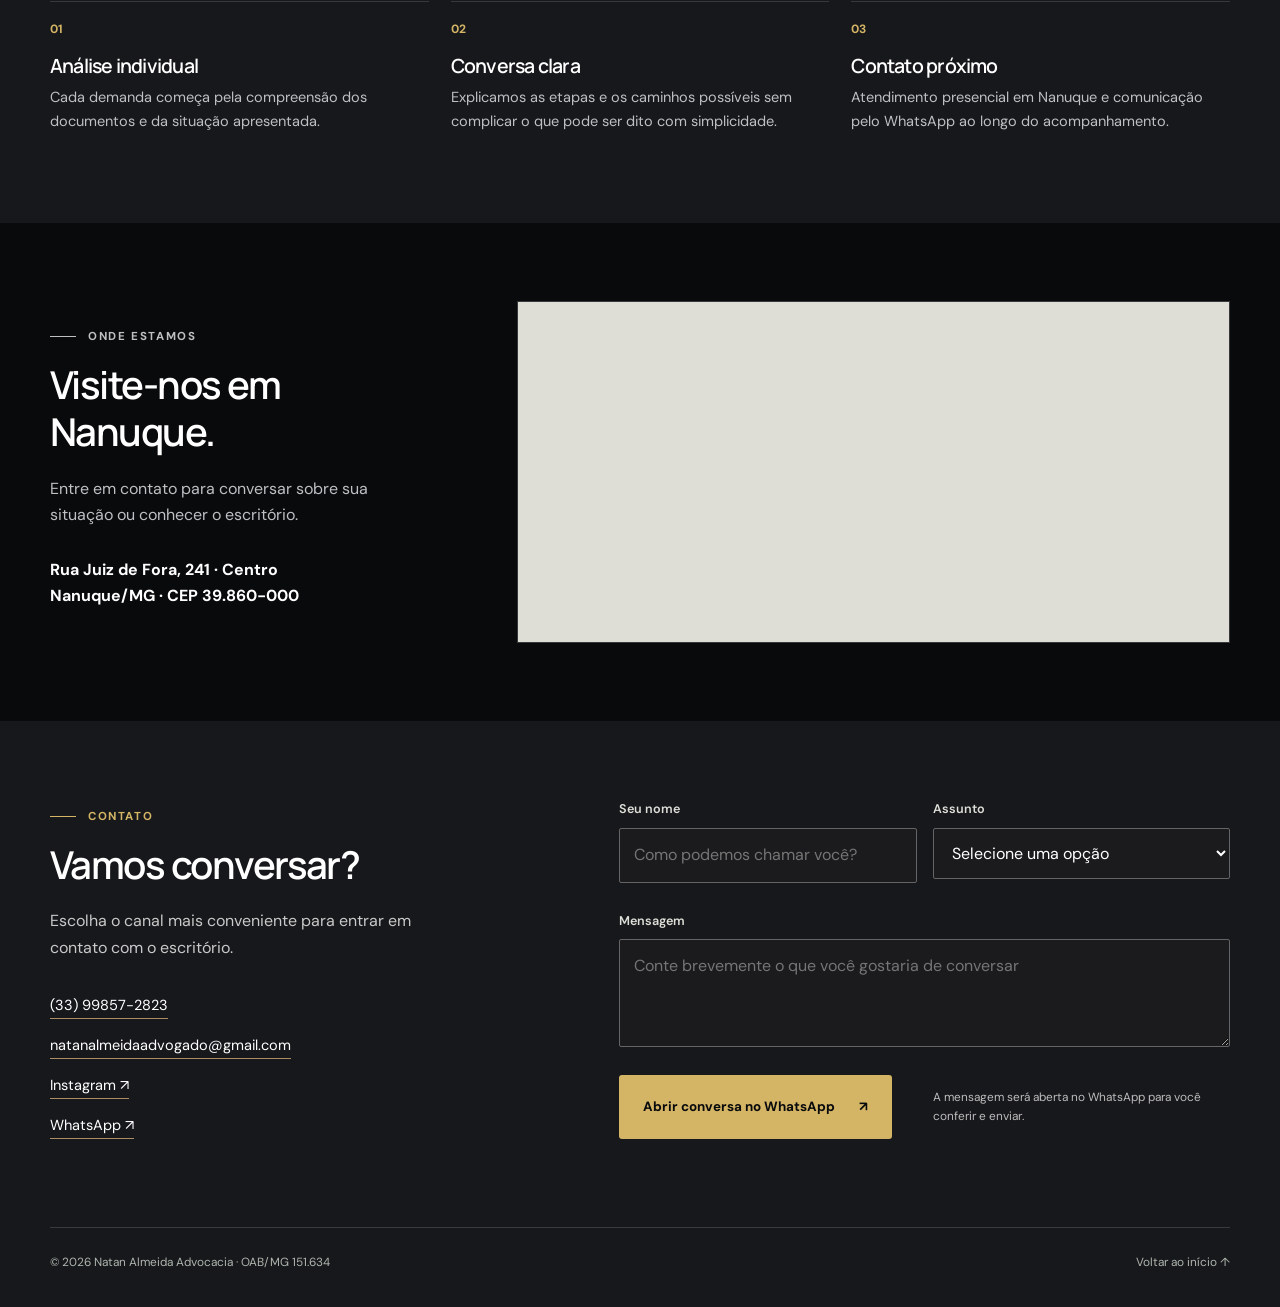
==== commit b49521fb: "Upload inicial com layout atualizado e correções" ====
--- a/index.html
+++ b/index.html
@@ -1,2048 +1,399 @@
-<!DOCTYPE html>
+<!doctype html>
 <html lang="pt-BR">
-
 <head>
-    <meta charset="UTF-8">
-    <meta name="viewport" content="width=device-width, initial-scale=1.0">
-    <title>Natan Almeida | Advocacia Previdenciária</title>
-    <style>
-        * {
-            margin: 0;
-            padding: 0;
-            box-sizing: border-box;
-        }
-
-        /* ========== VARIÁVEIS DE COR ========== */
-        :root {
-            --gold-300: #FFD700;
-            --gold-400: #FFC125;
-            --gold-500: #D4AF37;
-            --gold-600: #B8860B;
-            --rich-black: #050505;
-            --charcoal: #0F0F0F;
-            --text-light: #E5E7EB;
-            --text-muted: #9CA3AF;
-            --text-dark: #111827;
-        }
-
-        /* ========== SCROLLBAR CUSTOMIZADA ========== */
-        ::-webkit-scrollbar {
-            width: 10px;
-        }
-
-        ::-webkit-scrollbar-track {
-            background: var(--rich-black);
-        }
-
-        ::-webkit-scrollbar-thumb {
-            background: #333;
-            border-radius: 5px;
-        }
-
-        ::-webkit-scrollbar-thumb:hover {
-            background: var(--gold-500);
-        }
-
-        * {
-            scrollbar-width: thin;
-            scrollbar-color: #333 var(--rich-black);
-        }
-
-        /* ========== FONTE E BASE ========== */
-        @import url('https://fonts.googleapis.com/css2?family=Montserrat:wght@300;400;500;600;700&family=Poppins:wght@400;500;600;700;800&display=swap');
-
-        html {
-            scroll-behavior: smooth;
-        }
-
-        body {
-            font-family: 'Montserrat', sans-serif;
-            background-color: var(--rich-black);
-            color: var(--text-light);
-            line-height: 1.6;
-            overflow-x: hidden;
-        }
-
-        h1,
-        h2,
-        h3,
-        h4,
-        h5,
-        h6 {
-            font-family: 'Poppins', sans-serif;
-            font-weight: 600;
-        }
-
-        ::selection {
-            background-color: var(--gold-500);
-            color: white;
-        }
-
-        /* ========== HEADER ========== */
-        header {
-            position: fixed;
-            top: 0;
-            width: 100%;
-            z-index: 50;
-            transition: all 0.5s ease;
-            padding: 1.5rem 0;
-        }
-
-        header.scrolled {
-            background-color: rgba(5, 5, 5, 0.8);
-            backdrop-filter: blur(20px);
-            box-shadow: 0 10px 30px rgba(0, 0, 0, 0.3);
-            padding: 0.75rem 0;
-            border-bottom: 1px solid rgba(255, 255, 255, 0.05);
-        }
-
-        .header-container {
-            max-width: 1280px;
-            margin: 0 auto;
-            padding: 0 1rem;
-            display: flex;
-            justify-content: space-between;
-            align-items: center;
-        }
-
-        .logo {
-            height: 60px;
-            width: auto;
-            object-fit: contain;
-            transition: opacity 0.3s;
-        }
-
-        .logo:hover {
-            opacity: 0.9;
-        }
-
-        nav {
-            display: none;
-            gap: 2rem;
-            align-items: center;
-        }
-
-        @media (max-width: 767px) {
-            nav.active {
-                display: flex;
-                flex-direction: column;
-                position: absolute;
-                top: 100%;
-                left: 0;
-                width: 100%;
-                background-color: rgba(5, 5, 5, 0.98);
-                backdrop-filter: blur(10px);
-                padding: 2rem 0;
-                border-bottom: 1px solid rgba(255, 255, 255, 0.05);
-                box-shadow: 0 10px 30px rgba(0, 0, 0, 0.5);
-                z-index: 40;
-            }
-        }
-
-        nav a {
-            position: relative;
-            font-size: 0.875rem;
-            font-weight: 600;
-            color: var(--text-muted);
-            text-decoration: none;
-            text-transform: uppercase;
-            letter-spacing: 0.15em;
-            transition: color 0.3s;
-        }
-
-        nav a::after {
-            content: '';
-            position: absolute;
-            bottom: -5px;
-            left: 0;
-            width: 0;
-            height: 2px;
-            background-color: var(--gold-400);
-            transition: width 0.3s;
-        }
-
-        nav a:hover {
-            color: white;
-        }
-
-        nav a:hover::after {
-            width: 100%;
-        }
-
-        .header-cta {
-            display: none;
-            align-items: center;
-            gap: 1rem;
-        }
-
-        @media (max-width: 767px) {
-            .header-cta.active {
-                display: flex;
-                flex-direction: column;
-                position: absolute;
-                top: calc(100% + 180px);
-                left: 0;
-                width: 100%;
-                background-color: rgba(5, 5, 5, 0.98);
-                backdrop-filter: blur(10px);
-                padding: 1rem 0 2rem 0;
-                border-bottom: 1px solid rgba(255, 255, 255, 0.05);
-                box-shadow: 0 10px 30px rgba(0, 0, 0, 0.5);
-                z-index: 40;
-            }
-        }
-
-        @media (min-width: 768px) {
-
-            nav,
-            .header-cta {
-                display: flex !important;
-            }
-
-            .menu-btn {
-                display: none !important;
-            }
-        }
-
-        .header-cta a {
-            transition: all 0.3s;
-        }
-
-        .header-cta a.btn {
-            padding: 0.625rem 1.5rem;
-            background-color: var(--gold-600);
-            color: white;
-            text-decoration: none;
-            font-size: 0.75rem;
-            font-weight: 700;
-            text-transform: uppercase;
-            border-radius: 0.25rem;
-            transition: all 0.3s;
-            box-shadow: 0 0 15px rgba(176, 141, 32, 0.3);
-        }
-
-        .header-cta a.btn:hover {
-            background-color: var(--gold-500);
-            box-shadow: 0 0 20px rgba(212, 175, 55, 0.6);
-            transform: translateY(-2px);
-        }
-
-        .menu-btn {
-            display: flex;
-            flex-direction: column;
-            gap: 0.4rem;
-            background: none;
-            border: none;
-            cursor: pointer;
-            color: white;
-            padding: 0.5rem;
-        }
-
-        .menu-btn span {
-            width: 25px;
-            height: 3px;
-            background-color: white;
-            border-radius: 2px;
-            transition: all 0.3s;
-        }
-
-        /* ========== CAROUSEL ========== */
-        .carousel-container {
-            position: relative;
-            max-width: 800px;
-            margin: 0 auto;
-            border-radius: 1rem;
-            overflow: hidden;
-            box-shadow: 0 20px 60px rgba(212, 175, 55, 0.2);
-        }
-
-        .carousel-slide {
-            position: relative;
-            width: 100%;
-            height: 500px;
-            overflow: hidden;
-        }
-
-        .carousel-slide img {
-            width: 100%;
-            height: 100%;
-            object-fit: cover;
-            animation: slideIn 0.8s ease-in-out;
-        }
-
-        @keyframes slideIn {
-            from {
-                opacity: 0;
-                transform: scale(1.05);
-            }
-
-            to {
-                opacity: 1;
-                transform: scale(1);
-            }
-        }
-
-        .carousel-info {
-            position: absolute;
-            bottom: 0;
-            left: 0;
-            right: 0;
-            background: linear-gradient(to top, rgba(5, 5, 5, 0.9), transparent);
-            padding: 2rem 1.5rem 1.5rem;
-            color: white;
-        }
-
-        .carousel-label {
-            font-size: 0.875rem;
-            color: var(--gold-400);
-            text-transform: uppercase;
-            letter-spacing: 0.1em;
-            font-weight: 600;
-            margin-bottom: 0.5rem;
-        }
-
-        .carousel-title {
-            font-size: 1.5rem;
-            font-weight: 600;
-            font-family: 'Poppins', sans-serif;
-            margin: 0;
-        }
-
-        .carousel-dots {
-            position: absolute;
-            bottom: 1.5rem;
-            left: 50%;
-            transform: translateX(-50%);
-            display: flex;
-            gap: 0.75rem;
-            z-index: 10;
-        }
-
-        .dot {
-            width: 12px;
-            height: 12px;
-            border-radius: 50%;
-            background-color: rgba(255, 255, 255, 0.4);
-            cursor: pointer;
-            transition: all 0.3s ease;
-            border: 2px solid var(--gold-400);
-        }
-
-        .dot.active {
-            background-color: var(--gold-400);
-            transform: scale(1.2);
-        }
-
-        .dot:hover {
-            background-color: rgba(255, 255, 255, 0.6);
-        }
-
-        /* ========== SERVICES GRID ========== */
-        .services-grid {
-            display: grid;
-            grid-template-columns: repeat(auto-fit, minmax(300px, 1fr));
-            gap: 2rem;
-            margin-top: 3rem;
-        }
-
-        .service-card-container {
-            position: relative;
-        }
-
-        .carousel-mini {
-            position: relative;
-            border-radius: 1rem;
-            overflow: hidden;
-            box-shadow: 0 20px 60px rgba(212, 175, 55, 0.2);
-        }
-
-        .carousel-mini-slide {
-            position: relative;
-            width: 100%;
-            height: 400px;
-            overflow: hidden;
-        }
-
-        .carousel-mini-slide .carousel-img {
-            width: 100%;
-            height: 100%;
-            object-fit: cover;
-            animation: slideIn 0.8s ease-in-out;
-            filter: brightness(0.8);
-            transition: filter 0.8s ease, opacity 0.8s ease-in-out, transform 0.8s ease-out;
-            cursor: pointer;
-        }
-
-        .carousel-mini:hover .carousel-img {
-            filter: brightness(1);
-        }
-
-        .carousel-mini-slide .carousel-info {
-            position: absolute;
-            bottom: 0;
-            left: 0;
-            right: 0;
-            background: linear-gradient(to top, rgba(5, 5, 5, 0.9), transparent);
-            padding: 2rem 1.5rem 1.5rem;
-            color: white;
-        }
-
-        .carousel-mini-slide .carousel-label {
-            font-size: 0.875rem;
-            color: var(--gold-400);
-            text-transform: uppercase;
-            letter-spacing: 0.1em;
-            font-weight: 600;
-            margin-bottom: 0.5rem;
-        }
-
-        .carousel-mini-slide .carousel-title {
-            font-size: 1.5rem;
-            font-weight: 600;
-            font-family: 'Poppins', sans-serif;
-            margin: 0;
-        }
-
-        @media (min-width: 768px) {
-            .menu-btn {
-                display: none;
-            }
-        }
-
-        /* ========== HERO SECTION ========== */
-        .hero {
-            position: relative;
-            min-height: 100vh;
-            display: flex;
-            align-items: center;
-            justify-content: center;
-            padding: 2rem 1rem;
-            margin-top: 80px;
-            overflow: hidden;
-            background-image: url('https://i.postimg.cc/XvxNqvVS/equipe1.jpg');
-            background-size: cover;
-            background-position: center;
-            background-repeat: no-repeat;
-            background-attachment: fixed;
-        }
-
-        @media (max-width: 768px) {
-            .hero {
-                background-attachment: scroll;
-            }
-        }
-
-        .hero::before {
-            content: '';
-            position: absolute;
-            top: 0;
-            left: 0;
-            right: 0;
-            bottom: 0;
-            background: linear-gradient(135deg, rgba(5, 5, 5, 0.95) 0%, rgba(5, 5, 5, 0.8) 50%, rgba(5, 5, 5, 0.98) 100%);
-            z-index: 1;
-        }
-
-        .hero-content {
-            position: relative;
-            z-index: 2;
-            max-width: 1280px;
-            text-align: center;
-            animation: fadeInUp 1s ease-out;
-        }
-
-        .hero-badge {
-            display: inline-block;
-            margin-bottom: 1rem;
-            padding: 0.5rem 1rem;
-            border: 1px solid rgba(212, 175, 55, 0.3);
-            border-radius: 9999px;
-            background-color: rgba(212, 175, 55, 0.1);
-            backdrop-filter: blur(8px);
-        }
-
-        .hero-badge span {
-            color: var(--gold-400);
-            font-size: 0.75rem;
-            text-transform: uppercase;
-            letter-spacing: 0.2em;
-            font-weight: 700;
-        }
-
-        .hero h1 {
-            font-size: 3rem;
-            line-height: 1.2;
-            color: white;
-            margin-bottom: 1.5rem;
-            text-shadow: 2px 2px 4px rgba(0, 0, 0, 0.7);
-        }
-
-        @media (min-width: 640px) {
-            .hero h1 {
-                font-size: 4rem;
-            }
-        }
-
-        @media (min-width: 1024px) {
-            .hero h1 {
-                font-size: 5rem;
-            }
-        }
-
-        .hero h1 .gold {
-            color: var(--gold-400);
-            font-style: italic;
-        }
-
-        .hero p {
-            font-size: 1.125rem;
-            color: white;
-            text-shadow: 1px 1px 3px rgba(0, 0, 0, 0.8);
-            max-width: 48rem;
-            margin: 0 auto 3rem;
-            font-weight: 400;
-        }
-
-        .hero-btns {
-            display: flex;
-            flex-direction: column;
-            gap: 1.5rem;
-            justify-content: center;
-            margin-top: 2rem;
-        }
-
-        @media (min-width: 640px) {
-            .hero-btns {
-                flex-direction: row;
-            }
-        }
-
-        @keyframes pulse-soft {
-            0% {
-                transform: scale(1);
-                box-shadow: 0 0 15px rgba(212, 175, 55, 0.3);
-            }
-
-            50% {
-                transform: scale(1.03);
-                box-shadow: 0 0 30px rgba(212, 175, 55, 0.6);
-            }
-
-            100% {
-                transform: scale(1);
-                box-shadow: 0 0 15px rgba(212, 175, 55, 0.3);
-            }
-        }
-
-        .btn-primary {
-            padding: 1.25rem 2.5rem;
-            font-size: 1rem;
-            font-weight: 700;
-            text-transform: uppercase;
-            background: linear-gradient(135deg, var(--gold-400) 0%, var(--gold-500) 100%);
-            color: var(--text-dark);
-            text-decoration: none;
-            border-radius: 0.375rem;
-            display: inline-flex;
-            align-items: center;
-            justify-content: center;
-            gap: 0.75rem;
-            transition: all 0.3s;
-            box-shadow: 0 0 30px rgba(212, 175, 55, 0.3);
-            border: none;
-            cursor: pointer;
-            animation: pulse-soft 2.5s infinite cubic-bezier(0.4, 0, 0.2, 1);
-        }
-
-        .btn-primary:hover {
-            box-shadow: 0 0 40px rgba(255, 255, 255, 0.4);
-            background: linear-gradient(135deg, var(--gold-300) 0%, var(--gold-400) 100%);
-        }
-
-        .btn-secondary {
-            padding: 1.25rem 2.5rem;
-            font-size: 1rem;
-            font-weight: 700;
-            text-transform: uppercase;
-            background: transparent;
-            color: white;
-            text-decoration: none;
-            border: 1px solid rgba(255, 255, 255, 0.2);
-            border-radius: 0.375rem;
-            display: inline-flex;
-            align-items: center;
-            justify-content: center;
-            gap: 0.75rem;
-            transition: all 0.3s;
-            backdrop-filter: blur(4px);
-        }
-
-        .btn-secondary:hover {
-            background-color: rgba(255, 255, 255, 0.1);
-            border-color: rgba(255, 255, 255, 0.4);
-        }
-
-        @keyframes fadeInUp {
-            from {
-                opacity: 0;
-                transform: translateY(30px);
-            }
-
-            to {
-                opacity: 1;
-                transform: translateY(0);
-            }
-        }
-
-        /* ========== PRESENTATION SECTION ========== */
-        .presentation {
-            padding: 6rem 1rem;
-            background: linear-gradient(180deg, var(--rich-black) 0%, var(--charcoal) 100%);
-            border-top: 1px solid rgba(255, 255, 255, 0.05);
-        }
-
-        .section-container {
-            max-width: 1280px;
-            margin: 0 auto;
-        }
-
-        .section-header {
-            text-align: center;
-            margin-bottom: 4rem;
-        }
-
-        .section-header h2 {
-            font-size: 2rem;
-            color: white;
-            margin-bottom: 1.5rem;
-        }
-
-        @media (min-width: 640px) {
-            .section-header h2 {
-                font-size: 3rem;
-            }
-        }
-
-        .presentation-grid {
-            display: grid;
-            grid-template-columns: 1fr;
-            gap: 3rem;
-            align-items: start;
-        }
-
-        @media (min-width: 768px) {
-            .presentation-grid {
-                grid-template-columns: 1fr 1fr;
-            }
-        }
-
-        .presentation-image {
-            position: relative;
-            border-radius: 0.5rem;
-            overflow: hidden;
-            border: 2px solid rgba(212, 175, 55, 0.3);
-            box-shadow: 0 0 40px rgba(212, 175, 55, 0.15);
-            aspect-ratio: 3 / 4;
-            height: auto;
-        }
-
-        .presentation-image img {
-            width: 100%;
-            height: 100%;
-            object-fit: cover;
-            object-position: center top;
-        }
-
-        .presentation-content h3 {
-            font-size: 2.5rem;
-            color: white;
-            margin-bottom: 0.5rem;
-        }
-
-        .presentation-content .subtitle {
-            color: var(--gold-400);
-            font-size: 1.25rem;
-            font-weight: 600;
-            margin-bottom: 0.5rem;
-        }
-
-        .presentation-content .meta {
-            color: var(--text-muted);
-            font-size: 0.875rem;
-            text-transform: uppercase;
-            letter-spacing: 0.05em;
-            margin-bottom: 2rem;
-        }
-
-        .divider {
-            width: 5rem;
-            height: 4px;
-            background-color: var(--gold-500);
-            border-radius: 9999px;
-            margin: 2rem 0;
-        }
-
-        .presentation-content p {
-            color: var(--text-muted);
-            font-size: 1.125rem;
-            line-height: 1.8;
-            margin-bottom: 1.5rem;
-        }
-
-        .presentation-content a {
-            display: inline-flex;
-            align-items: center;
-            gap: 0.5rem;
-            color: white;
-            text-decoration: none;
-            border-bottom: 2px solid var(--gold-500);
-            padding-bottom: 0.25rem;
-            transition: color 0.3s;
-        }
-
-        .presentation-content a:hover {
-            color: var(--gold-400);
-        }
-
-        /* ========== SPECIALTIES SECTION ========== */
-        .specialties {
-            padding: 6rem 1rem;
-            background-color: var(--rich-black);
-            position: relative;
-            overflow: hidden;
-        }
-
-        .specialties::before {
-            content: '';
-            position: absolute;
-            right: 0;
-            top: 25%;
-            width: 33%;
-            height: 50%;
-            background: linear-gradient(to left, rgba(212, 175, 55, 0.1), transparent);
-            filter: blur(80px);
-            pointer-events: none;
-        }
-
-        .specialties-grid {
-            display: grid;
-            grid-template-columns: 1fr;
-            gap: 4rem;
-            align-items: start;
-        }
-
-        @media (min-width: 1024px) {
-            .specialties-grid {
-                grid-template-columns: 1fr 1fr;
-            }
-        }
-
-        .specialties-card {
-            position: relative;
-        }
-
-        .specialties-card::before {
-            content: '';
-            position: absolute;
-            inset: 0;
-            background-color: rgba(212, 175, 55, 0.05);
-            transform: translate(1rem, 1rem);
-            border-radius: 0.75rem;
-            border: 1px solid rgba(212, 175, 55, 0.2);
-        }
-
-        .specialties-card::after {
-            content: '';
-            position: absolute;
-            inset: 0;
-            border: 1px solid rgba(255, 255, 255, 0.1);
-            border-radius: 0.75rem;
-            background-color: rgba(5, 5, 5, 0.8);
-            backdrop-filter: blur(12px);
-            box-shadow: 0 20px 25px rgba(0, 0, 0, 0.5);
-            z-index: 1;
-        }
-
-        .specialties-card-content {
-            position: relative;
-            z-index: 2;
-            padding: 2rem 3rem;
-        }
-
-        .specialties-card h3 {
-            font-size: 1.875rem;
-            color: white;
-            margin-bottom: 2rem;
-            border-left: 4px solid var(--gold-500);
-            padding-left: 1rem;
-        }
-
-        .specialties-card h3 .gold {
-            color: var(--gold-400);
-        }
-
-        .specialties-list {
-            list-style: none;
-        }
-
-        .specialties-list li {
-            display: flex;
-            align-items: center;
-            font-size: 1.125rem;
-            color: var(--text-muted);
-            margin-bottom: 1.25rem;
-            transition: color 0.3s;
-        }
-
-        .specialties-list li:hover {
-            color: white;
-        }
-
-        .specialties-list li::before {
-            content: '';
-            display: inline-block;
-            width: 4px;
-            height: 4px;
-            background-color: var(--gold-500);
-            border-radius: 50%;
-            margin-right: 1rem;
-            box-shadow: 0 0 8px rgba(197, 160, 40, 0.8);
-            transition: transform 0.3s;
-        }
-
-        .specialties-list li:hover::before {
-            transform: scale(1.5);
-        }
-
-        .essence {
-            padding-top: 1rem;
-        }
-
-        .essence-header {
-            display: flex;
-            align-items: center;
-            gap: 0.75rem;
-            color: var(--gold-400);
-            margin-bottom: 1rem;
-            text-transform: uppercase;
-            font-size: 0.875rem;
-            font-weight: 700;
-            letter-spacing: 0.15em;
-        }
-
-        .essence h3 {
-            font-size: 2rem;
-            color: white;
-            line-height: 1.3;
-            margin-bottom: 1.5rem;
-        }
-
-        .essence h3 .italic {
-            font-style: italic;
-        }
-
-        .essence-text {
-            display: flex;
-            flex-direction: column;
-            gap: 1.5rem;
-        }
-
-        .essence-text p {
-            border-left: 2px solid var(--charcoal);
-            padding-left: 1.5rem;
-            color: var(--text-muted);
-            font-size: 1.125rem;
-            line-height: 1.8;
-            transition: border-color 0.3s;
-        }
-
-        .essence-text p:hover {
-            border-left-color: var(--gold-500);
-        }
-
-        .essence-text strong {
-            color: var(--gold-400);
-        }
-
-        /* ========== SERVICES SECTION ========== */
-        .services {
-            padding: 6rem 1rem;
-            background-color: var(--charcoal);
-            border-top: 1px solid rgba(255, 255, 255, 0.05);
-        }
-
-        .services-grid {
-            display: grid;
-            grid-template-columns: 1fr;
-            gap: 2rem;
-        }
-
-        @media (min-width: 768px) {
-            .services-grid {
-                grid-template-columns: repeat(3, 1fr);
-            }
-        }
-
-        .service-card {
-            position: relative;
-            height: 300px;
-            border-radius: 0.5rem;
-            overflow: hidden;
-            box-shadow: 0 20px 25px rgba(0, 0, 0, 0.5);
-            cursor: pointer;
-            transition: transform 0.3s;
-        }
-
-        .service-card:hover {
-            transform: translateY(-5px);
-        }
-
-        .service-card img {
-            width: 100%;
-            height: 100%;
-            object-fit: cover;
-            transition: opacity 0.5s;
-        }
-
-        .service-card::before {
-            content: '';
-            position: absolute;
-            inset: 0;
-            background-color: rgba(0, 0, 0, 0.6);
-            z-index: 1;
-            transition: background-color 0.5s;
-        }
-
-        .service-card:hover::before {
-            background-color: rgba(0, 0, 0, 0.2);
-        }
-
-        .service-info {
-            position: absolute;
-            bottom: 1.5rem;
-            left: 1.5rem;
-            z-index: 2;
-            transform: translateY(0);
-            transition: transform 0.5s;
-        }
-
-        .service-card:hover .service-info {
-            transform: translateY(-10px);
-        }
-
-        .service-label {
-            color: var(--gold-400);
-            font-size: 0.75rem;
-            font-weight: 700;
-            text-transform: uppercase;
-            letter-spacing: 0.15em;
-            margin-bottom: 0.25rem;
-        }
-
-        .service-title {
-            color: white;
-            font-family: 'Poppins', sans-serif;
-            font-size: 1.5rem;
-            font-weight: 600;
-        }
-
-        /* ========== WHY US SECTION ========== */
-        .why-us {
-            padding: 6rem 1rem;
-            background-color: var(--rich-black);
-            position: relative;
-        }
-
-        .why-us-content {
-            max-width: 48rem;
-            margin: 0 auto;
-        }
-
-        .why-us-card {
-            position: relative;
-        }
-
-        .why-us-card::before {
-            content: '';
-            position: absolute;
-            inset: -1px;
-            background: linear-gradient(135deg, var(--gold-600) 0%, var(--gold-300) 100%);
-            border-radius: 1rem;
-            opacity: 0.2;
-            filter: blur(1px);
-            transition: opacity 0.5s;
-        }
-
-        .why-us-card:hover::before {
-            opacity: 0.4;
-        }
-
-        .why-us-inner {
-            position: relative;
-            border: 1px solid rgba(255, 255, 255, 0.1);
-            padding: 2.5rem 3.5rem;
-            border-radius: 1rem;
-            background-color: rgba(5, 5, 5, 0.9);
-            backdrop-filter: blur(20px);
-        }
-
-        .why-us-inner h3 {
-            font-size: 2rem;
-            color: white;
-            margin-bottom: 2.5rem;
-        }
-
-        @media (min-width: 640px) {
-            .why-us-inner h3 {
-                font-size: 2.25rem;
-            }
-        }
-
-        .why-us-grid {
-            display: grid;
-            grid-template-columns: 1fr;
-            gap: 2rem;
-        }
-
-        @media (min-width: 640px) {
-            .why-us-grid {
-                grid-template-columns: 1fr 1fr;
-            }
-        }
-
-        .why-us-item {
-            display: flex;
-            gap: 1rem;
-            padding: 1rem;
-            border-radius: 0.5rem;
-            transition: background-color 0.3s;
-        }
-
-        .why-us-item:hover {
-            background-color: rgba(255, 255, 255, 0.05);
-        }
-
-        .why-us-icon {
-            flex-shrink: 0;
-            width: 24px;
-            height: 24px;
-            color: var(--gold-400);
-            margin-top: 0.25rem;
-        }
-
-        .why-us-text {
-            color: var(--text-muted);
-            font-size: 1.125rem;
-            font-weight: 600;
-        }
-
-        /* ========== LOCATION SECTION ========== */
-        .location {
-            padding: 6rem 1rem;
-            background-color: #1a1a1a;
-            border-top: 1px solid rgba(255, 255, 255, 0.05);
-        }
-
-        .location-header {
-            text-align: center;
-            margin-bottom: 3rem;
-        }
-
-        .location-header h2 {
-            font-size: 2rem;
-            color: white;
-            margin-bottom: 1rem;
-        }
-
-        @media (min-width: 640px) {
-            .location-header h2 {
-                font-size: 3rem;
-            }
-        }
-
-        .location-header p {
-            color: var(--text-muted);
-            font-size: 1.125rem;
-        }
-
-        .map-container {
-            position: relative;
-            width: 100%;
-            height: 500px;
-            border-radius: 0.75rem;
-            overflow: hidden;
-            box-shadow: 0 20px 25px rgba(0, 0, 0, 0.5);
-            border: 1px solid var(--charcoal);
-        }
-
-        .map-container iframe {
-            width: 100%;
-            height: 100%;
-            border: none;
-            filter: grayscale(1) contrast(1.25);
-            opacity: 0.8;
-            transition: all 0.7s;
-        }
-
-        .map-container:hover iframe {
-            filter: grayscale(0) contrast(1.25);
-            opacity: 1;
-        }
-
-        .map-info {
-            position: absolute;
-            bottom: 1.5rem;
-            left: 1.5rem;
-            background-color: rgba(5, 5, 5, 0.95);
-            padding: 1.5rem;
-            border-radius: 0.5rem;
-            border: 1px solid rgba(212, 175, 55, 0.3);
-            backdrop-filter: blur(12px);
-            box-shadow: 0 20px 25px rgba(0, 0, 0, 0.5);
-            pointer-events: none;
-            z-index: 10;
-            transform: scale(1);
-            transition: transform 0.3s;
-        }
-
-        .map-container:hover .map-info {
-            transform: scale(1.05);
-        }
-
-        .map-info-title {
-            display: flex;
-            align-items: center;
-            color: var(--gold-400);
-            font-family: 'Poppins', sans-serif;
-            font-size: 1.25rem;
-            margin-bottom: 0.5rem;
-            font-weight: 600;
-        }
-
-        .map-info-text {
-            color: var(--text-muted);
-            font-size: 0.875rem;
-            line-height: 1.6;
-        }
-
-        /* ========== FOOTER SECTION ========== */
-        footer {
-            background-color: black;
-            color: white;
-            padding-top: 6rem;
-            padding-bottom: 2.5rem;
-            border-top: 1px solid rgba(255, 255, 255, 0.05);
-            position: relative;
-        }
-
-        footer::before {
-            content: '';
-            position: absolute;
-            top: 0;
-            left: 0;
-            right: 0;
-            height: 1px;
-            background: radial-gradient(circle at center, rgba(212, 175, 55, 0.3) 0%, transparent 70%);
-        }
-
-        .footer-content {
-            max-width: 1280px;
-            margin: 0 auto;
-            padding: 0 1rem;
-            display: grid;
-            grid-template-columns: 1fr;
-            gap: 4rem;
-            margin-bottom: 5rem;
-        }
-
-        @media (min-width: 768px) {
-            .footer-content {
-                grid-template-columns: 1fr 1fr;
-            }
-        }
-
-        .footer-section h3 {
-            font-size: 1.875rem;
-            color: var(--gold-400);
-            margin-bottom: 1.5rem;
-            display: flex;
-            align-items: center;
-            gap: 0.75rem;
-        }
-
-        .contact-list {
-            list-style: none;
-        }
-
-        .contact-list li {
-            display: flex;
-            align-items: flex-start;
-            margin-bottom: 1.5rem;
-        }
-
-        .contact-list .dot {
-            width: 3px;
-            height: 3px;
-            background-color: var(--gold-500);
-            border-radius: 50%;
-            margin-right: 1rem;
-            margin-top: 0.625rem;
-            transition: box-shadow 0.3s;
-        }
-
-        .contact-list li:hover .dot {
-            box-shadow: 0 0 8px rgba(197, 160, 40, 1);
-        }
-
-        .contact-list .text {
-            color: var(--text-muted);
-            font-size: 1.125rem;
-            transition: color 0.3s;
-        }
-
-        .contact-list li:hover .text {
-            color: white;
-        }
-
-        .online-indicator {
-            display: flex;
-            align-items: center;
-            color: var(--gold-400);
-            font-weight: 600;
-            font-size: 1.125rem;
-            padding-top: 1rem;
-        }
-
-        .pulse {
-            position: relative;
-            display: inline-flex;
-            width: 12px;
-            height: 12px;
-            margin-right: 1rem;
-        }
-
-        .pulse::before {
-            content: '';
-            position: absolute;
-            width: 100%;
-            height: 100%;
-            background-color: #4ade80;
-            border-radius: 50%;
-            animation: ping 2s cubic-bezier(0, 0, 0.2, 1) infinite;
-        }
-
-        .pulse::after {
-            content: '';
-            position: relative;
-            display: inline-flex;
-            width: 12px;
-            height: 12px;
-            background-color: #22c55e;
-            border-radius: 50%;
-        }
-
-        @keyframes ping {
-
-            75%,
-            100% {
-                transform: scale(2);
-                opacity: 0;
-            }
-        }
-
-        .contact-links {
-            display: flex;
-            flex-direction: column;
-            gap: 1rem;
-            padding-top: 1.5rem;
-        }
-
-        .contact-links a {
-            display: flex;
-            align-items: center;
-            gap: 0.75rem;
-            color: var(--text-muted);
-            text-decoration: none;
-            transition: color 0.3s;
-        }
-
-        .contact-links a:hover {
-            color: var(--gold-400);
-        }
-
-        .contact-links a.phone {
-            font-size: 1.5rem;
-            font-weight: 700;
-            color: white;
-        }
-
-        .contact-links a.phone:hover {
-            color: var(--gold-400);
-        }
-
-        .contact-links a.instagram:hover {
-            color: #ec4899;
-        }
-
-        .contact-icon {
-            padding: 0.5rem;
-            background-color: var(--charcoal);
-            border-radius: 50%;
-            display: flex;
-            align-items: center;
-            justify-content: center;
-            width: 40px;
-            height: 40px;
-            transition: background-color 0.3s;
-        }
-
-        .contact-links a:hover .contact-icon {
-            background-color: rgba(212, 175, 55, 0.2);
-        }
-
-        .contact-links a.instagram:hover .contact-icon {
-            background-color: rgba(236, 72, 153, 0.2);
-        }
-
-        .form-section {
-            margin-top: 1.5rem;
-        }
-
-        .form-section h4 {
-            font-size: 1.5rem;
-            color: var(--gold-400);
-            margin-bottom: 1.5rem;
-        }
-
-        .form-section p {
-            color: var(--text-muted);
-            margin-bottom: 1.5rem;
-        }
-
-        .contact-form {
-            display: flex;
-            flex-direction: column;
-            gap: 1rem;
-            background-color: rgba(255, 255, 255, 0.05);
-            padding: 1.5rem;
-            border-radius: 0.75rem;
-            border: 1px solid rgba(255, 255, 255, 0.1);
-            backdrop-filter: blur(4px);
-        }
-
-        .form-group {
-            display: flex;
-            flex-direction: column;
-        }
-
-        .form-group label {
-            font-size: 0.875rem;
-            font-weight: 600;
-            color: var(--gold-400);
-            margin-bottom: 0.25rem;
-        }
-
-        .form-group input,
-        .form-group select,
-        .form-group textarea {
-            padding: 0.75rem 1rem;
-            background-color: rgba(0, 0, 0, 0.4);
-            border: 1px solid var(--charcoal);
-            border-radius: 0.5rem;
-            color: white;
-            font-family: inherit;
-            font-size: 1rem;
-            transition: all 0.3s;
-        }
-
-        .form-group input:focus,
-        .form-group select:focus,
-        .form-group textarea:focus {
-            outline: none;
-            border-color: var(--gold-500);
-            box-shadow: 0 0 0 2px rgba(212, 175, 55, 0.2);
-        }
-
-        .form-group textarea {
-            resize: none;
-        }
-
-        .form-group input::placeholder,
-        .form-group textarea::placeholder {
-            color: var(--text-muted);
-        }
-
-        .contact-form button {
-            padding: 0.75rem 1rem;
-            background-color: #16a34a;
-            color: white;
-            font-weight: 700;
-            text-transform: uppercase;
-            border: none;
-            border-radius: 0.5rem;
-            cursor: pointer;
-            transition: all 0.3s;
-            display: flex;
-            align-items: center;
-            justify-content: center;
-            gap: 0.5rem;
-            box-shadow: 0 10px 15px rgba(22, 163, 74, 0.3);
-        }
-
-        .contact-form button:hover {
-            background-color: #15803d;
-            box-shadow: 0 15px 25px rgba(22, 163, 74, 0.4);
-            transform: translateY(-2px);
-        }
-
-        .footer-bottom {
-            max-width: 1280px;
-            margin: 0 auto;
-            padding: 0 1rem;
-            border-top: 1px solid var(--charcoal);
-            padding-top: 2rem;
-            text-align: center;
-            color: var(--text-muted);
-            font-size: 0.875rem;
-        }
-
-        @media (min-width: 768px) {
-            .footer-content {
-                padding-left: 2.5rem;
-            }
-        }
-
-        /* ========== FLOATING CTA ========== */
-        .floating-cta {
-            position: fixed;
-            bottom: 2rem;
-            right: 2rem;
-            z-index: 40;
-            width: 64px;
-            height: 64px;
-            background-color: #22c55e;
-            color: white;
-            border-radius: 50%;
-            display: flex;
-            align-items: center;
-            justify-content: center;
-            text-decoration: none;
-            box-shadow: 0 0 20px rgba(34, 197, 94, 0.5);
-            transition: all 0.3s;
-            animation: bounce 3s infinite;
-        }
-
-        .floating-cta:hover {
-            background-color: #16a34a;
-            box-shadow: 0 0 30px rgba(34, 197, 94, 0.7);
-            transform: scale(1.1);
-        }
-
-        .floating-cta svg {
-            width: 36px;
-            height: 36px;
-        }
-
-        @keyframes bounce {
-
-            0%,
-            100% {
-                transform: translateY(0);
-            }
-
-            50% {
-                transform: translateY(-10px);
-            }
-        }
-    </style>
-    <!-- Meta Pixel Code -->
-    <script>
-        !function (f, b, e, v, n, t, s) {
-            if (f.fbq) return; n = f.fbq = function () {
-                n.callMethod ?
-                n.callMethod.apply(n, arguments) : n.queue.push(arguments)
-            };
-            if (!f._fbq) f._fbq = n; n.push = n; n.loaded = !0; n.version = '2.0';
-            n.queue = []; t = b.createElement(e); t.async = !0;
-            t.src = v; s = b.getElementsByTagName(e)[0];
-            s.parentNode.insertBefore(t, s)
-        }(window, document, 'script',
-            'https://connect.facebook.net/en_US/fbevents.js');
-        fbq('init', '673260972512492');
-        fbq('track', 'PageView');
-    </script>
-    <noscript><img height="1" width="1" style="display:none"
-            src="https://www.facebook.com/tr?id=673260972512492&ev=PageView&noscript=1" /></noscript>
-    <!-- End Meta Pixel Code -->
+  <meta charset="utf-8">
+  <meta name="viewport" content="width=device-width, initial-scale=1">
+  <meta name="theme-color" content="#090a0c">
+  <meta name="description" content="Natan Almeida Advocacia: atuação em Direito Previdenciário em Nanuque/MG e atendimento online. Conheça as áreas de atuação, o escritório e nossa equipe.">
+  <title>Natan Almeida Advocacia | Direito Previdenciário</title>
+  <link rel="preconnect" href="https://fonts.googleapis.com">
+  <link rel="preconnect" href="https://fonts.gstatic.com" crossorigin>
+  <link href="https://fonts.googleapis.com/css2?family=DM+Sans:wght@400;500;600;700&family=Manrope:wght@500;600;700&display=swap" rel="stylesheet">
+  <link rel="preload" as="image" href="head.jpg">
+  <style>
+    :root { --ink:#090a0c; --ink-soft:#17181b; --paper:#090a0c; --paper-deep:#17181b; --white:#fff; --body:#bfc0c3; --muted:#a9a9aa; --gold:#ad873b; --gold-light:#d4b566; --line:#37383b; --max:1180px; }
+    *,*::before,*::after { box-sizing:border-box; }
+    html { scroll-behavior:smooth; scroll-padding-top:82px; }
+    body { margin:0; background:var(--paper); color:var(--white); font-family:"DM Sans",Arial,sans-serif; line-height:1.65; -webkit-font-smoothing:antialiased; }
+    img { display:block; max-width:100%; }
+    a { color:inherit; }
+    button,input,select,textarea { font:inherit; }
+    button { cursor:pointer; }
+    :focus-visible { outline:2px solid var(--gold); outline-offset:4px; }
+    ::selection { background:#d9c8a5; color:var(--ink); }
+    h1,h2,h3,p { margin-top:0; }
+    h1,h2,h3 { font-family:"Manrope",Arial,sans-serif; font-weight:600; letter-spacing:-.04em; line-height:1.22; }
+    h2 { font-size:clamp(2rem,3vw,3rem); }
+    .wrap { width:min(var(--max),calc(100% - 48px)); margin-inline:auto; }
+    .eyebrow { display:inline-flex; align-items:center; gap:12px; margin:0 0 16px; color:var(--gold-light); font-size:.72rem; font-weight:700; letter-spacing:.14em; text-transform:uppercase; }
+    .eyebrow::before { content:""; width:26px; height:1px; background:currentColor; }
+    .eyebrow.light { color:var(--gold-light); }
+    .section-intro { max-width:740px; margin-bottom:30px; }
+    .section-intro h2 { margin-bottom:12px; }
+    .section-intro > p:last-child { color:var(--body); font-size:1rem; }
+    .button { min-height:52px; padding:13px 23px; display:inline-flex; align-items:center; justify-content:center; gap:24px; border:1px solid transparent; border-radius:3px; text-decoration:none; font-size:.84rem; font-weight:700; transition:background .2s,border-color .2s,transform .2s; }
+    .button:hover { transform:translateY(-2px); }
+    .button-gold { color:var(--ink); background:var(--gold-light); }
+    .button-gold:hover { background:#e0c574; }
+    .hero .button-gold { font-size:1.05rem; padding:18px 36px; min-height:60px; animation:hero-pulse 2s infinite; }
+    .hero .button-gold:hover { animation:none; transform:translateY(-2px); }
+    @keyframes hero-pulse { 0%,100% { box-shadow:0 0 0 0 rgba(212,181,102,.6); filter:brightness(1); transform:scale(1); } 50% { box-shadow:0 0 0 12px rgba(212,181,102,0); filter:brightness(1.15); transform:scale(1.02); } }
+    .text-link { display:inline-flex; align-items:center; gap:15px; padding-bottom:5px; border-bottom:1px solid var(--gold); text-decoration:none; font-weight:700; font-size:.88rem; }
+    .text-link:hover { color:#9b7942; }
+
+    /* Navigation */
+    .site-header { position:sticky; top:0; z-index:30; background:rgba(9,10,12,.97); border-bottom:1px solid #ffffff1c; }
+    .header-inner { min-height:80px; display:flex; align-items:center; justify-content:space-between; gap:24px; }
+    .brand { display:inline-flex; align-items:center; flex:none; }
+    .brand img { width:174px; height:55px; object-fit:contain; object-position:left center; }
+    .site-nav { display:flex; align-items:center; gap:32px; }
+    .site-nav a { color:#e5e5e5; text-decoration:none; font-size:.78rem; font-weight:600; transition:color .2s; }
+    .site-nav a:hover,.site-nav a:focus-visible { color:var(--gold-light); }
+    .header-contact { display:inline-flex; align-items:center; justify-content:center; gap:9px; min-height:42px; color:var(--ink); background:var(--gold-light); border:1px solid #e5c475; border-radius:3px; padding:9px 16px; text-decoration:none; font-size:.78rem; font-weight:700; white-space:nowrap; animation:whatsapp-pulse 2.4s ease-in-out infinite; transition:background .2s; }
+    .header-contact:hover { background:#efd484; }
+    .header-contact svg { width:18px; height:18px; flex:none; }
+    .header-contact .label-short { display:none; }
+    @keyframes whatsapp-pulse { 0%,100% { box-shadow:0 0 0 0 rgba(212,181,102,.43); filter:brightness(1); } 50% { box-shadow:0 0 0 7px rgba(212,181,102,0); filter:brightness(1.2); } }
+    .menu-toggle { display:none; width:44px; height:44px; align-items:center; justify-content:center; border:1px solid #ffffff45; background:transparent; color:white; font-size:1.45rem; line-height:1; }
+
+    /* Hero: replace the portrait source with the final banner when ready. */
+    .hero { position:relative; overflow:hidden; color:var(--white); background:#090a0c url('head.jpg') center 43% / cover no-repeat; }
+    .hero::before { content:""; position:absolute; inset:0; pointer-events:none; background:linear-gradient(90deg,rgba(9,10,12,.96) 0%,rgba(9,10,12,.84) 33%,rgba(9,10,12,.34) 65%,rgba(9,10,12,.04) 100%); }
+    .hero-inner { min-height:555px; display:flex; align-items:center; padding-block:55px; }
+    .hero-copy { position:relative; z-index:2; max-width:620px; animation:arrive .7s ease both; }
+    .hero .eyebrow { margin-bottom:22px; }
+    .hero h1 { max-width:590px; font-size:clamp(2.75rem,4vw,4.45rem); margin-bottom:23px; }
+    .hero h1 em { color:var(--gold-light); font-style:normal; font-weight:600; }
+    .hero-description { max-width:510px; color:#d5d5d4; font-size:1rem; line-height:1.75; margin-bottom:27px; }
+    .hero-actions { display:flex; gap:12px; flex-wrap:wrap; }
+    .hero-note { display:flex; gap:11px; align-items:center; margin:29px 0 0; color:#bebebe; font-size:.78rem; letter-spacing:.04em; }
+    .hero-note span { width:24px; height:1px; background:var(--gold); }
+    @keyframes arrive { from { opacity:0; transform:translateY(12px); } to { opacity:1; transform:translateY(0); } }
+
+    .services { padding:76px 0 80px; background:var(--ink-soft); }
+    .service-heading { display:flex; justify-content:space-between; align-items:end; gap:32px; margin-bottom:26px; }
+    .service-heading .section-intro { margin-bottom:0; }
+    .services-grid { display:grid; grid-template-columns:repeat(3,minmax(0,1fr)); gap:1px; background:var(--line); border:1px solid var(--line); }
+    .service-card { min-height:156px; padding:25px; background:#202124; transition:background .2s; }
+    .service-card:hover { background:#28292c; }
+    .service-number { display:block; margin-bottom:14px; font-size:.72rem; font-weight:700; letter-spacing:.1em; color:var(--gold-light); }
+    .service-card h3 { font-size:1.24rem; margin-bottom:8px; }
+    .service-card p { color:var(--body); font-size:.87rem; line-height:1.55; margin-bottom:0; }
+
+    .about { padding:72px 0; background:var(--ink-soft); }
+    .about-grid { display:grid; grid-template-columns:210px .8fr 1.2fr; gap:36px; align-items:center; }
+    .about-portrait { margin:0; }
+    .about-portrait img { width:210px; height:265px; object-fit:cover; object-position:center 18%; border:1px solid #b5995a76; }
+    .about h2 { margin-bottom:19px; }
+    .about-lead { font-family:"DM Sans",Arial,sans-serif; font-size:1.1rem; line-height:1.55; color:var(--body); }
+    .about-body { padding-top:0; color:var(--body); font-size:.94rem; line-height:1.7; }
+    .about-body p { margin-bottom:16px; }
+    .credential { margin:0 0 20px; font-size:.76rem; font-weight:700; color:var(--gold-light); letter-spacing:.12em; }
+    .about-body .text-link { margin-top:8px; }
+
+    .people-place { padding:76px 0 82px; color:var(--white); background:var(--ink); }
+    .people-place-intro { display:flex; justify-content:space-between; align-items:end; gap:25px; margin-bottom:24px; }
+    .people-place-intro h2 { margin-bottom:0; }
+    .people-place-intro > p { max-width:380px; margin:0; color:#c5c5c5; font-size:.92rem; line-height:1.6; }
+    .photo-grid { display:grid; grid-template-columns:1fr 1fr; gap:16px; }
+    .photo-panel { position:relative; height:410px; margin:0; overflow:hidden; isolation:isolate; background:#1d1d1f; }
+    .gallery-shot { position:absolute; inset:0; width:100%; height:100%; object-fit:cover; opacity:0; transition:opacity .8s ease; }
+    .gallery-shot.is-active { opacity:1; }
+    .photo-panel[data-gallery="equipe"] .gallery-shot { object-position:center 38%; }
+    .photo-panel::after { content:""; position:absolute; inset:50% 0 0; pointer-events:none; background:linear-gradient(transparent,#000b); z-index:1; }
+    .photo-panel figcaption { position:absolute; z-index:2; bottom:0; left:0; right:0; display:flex; justify-content:space-between; align-items:end; gap:12px; padding:20px 22px; }
+    .photo-caption { display:grid; gap:3px; }
+    .photo-caption strong { font:600 1.1rem/1.3 "Manrope",Arial,sans-serif; }
+    .photo-caption small { color:#e7e7e6; font-size:.73rem; }
+    .gallery-controls { display:flex; gap:7px; flex:none; }
+    .gallery-controls button { width:36px; height:36px; border:1px solid #ffffffaa; background:#090a0c55; color:white; font-size:1.14rem; line-height:1; transition:background .2s,border-color .2s; }
+    .gallery-controls button:hover { background:#090a0ccc; border-color:var(--gold-light); }
+
+    .film { padding:78px 0; background:var(--ink); border-block:1px solid var(--line); }
+    .film-grid { display:grid; grid-template-columns:.75fr 1.25fr; gap:8%; align-items:center; }
+    .film h2 { margin-bottom:18px; }
+    .film p:not(.eyebrow) { color:var(--body); }
+    .video-shell { position:relative; aspect-ratio:16/9; background:#141414; overflow:hidden; }
+    .video-shell iframe { width:100%; height:100%; border:0; }
+    .video-trigger { display:grid; place-items:center; width:100%; height:100%; padding:0; border:0; color:#fff; background:linear-gradient(#090a0c26,#090a0c80),url('https://img.youtube.com/vi/o-iS-7rv6uM/hqdefault.jpg') center / cover no-repeat; }
+    .play-icon { display:grid; place-items:center; width:72px; height:72px; border-radius:50%; background:var(--gold-light); color:var(--ink); font-size:1.5rem; padding-left:4px; transition:transform .2s; }
+    .video-trigger:hover .play-icon { transform:scale(1.08); }
+    .video-label { position:absolute; bottom:18px; left:20px; color:white; font-size:.76rem; font-weight:700; }
+
+    .difference { padding:75px 0; background:var(--ink-soft); }
+    .difference-grid { display:grid; grid-template-columns:repeat(3,1fr); gap:22px; }
+    .difference-item { padding-top:18px; border-top:1px solid var(--line); }
+    .difference-item span { display:block; margin-bottom:14px; color:var(--gold-light); font-size:.75rem; font-weight:700; }
+    .difference-item h3 { font-size:1.22rem; margin-bottom:8px; }
+    .difference-item p { color:var(--body); font-size:.91rem; }
+
+    .visit { padding:78px 0; background:var(--ink); }
+    .visit-grid { display:grid; grid-template-columns:.7fr 1.3fr; gap:7%; align-items:center; }
+    .visit h2 { margin-bottom:20px; }
+    .visit p { color:var(--body); }
+    .address { margin-top:28px; font-weight:700; color:var(--white)!important; }
+    .map-frame { min-height:340px; background:#deded7; border:1px solid var(--line); }
+    .map-frame iframe { display:block; width:100%; height:340px; border:0; filter:grayscale(.65); }
+
+    .contact { padding:78px 0 34px; color:var(--white); background:var(--ink-soft); }
+    .contact-grid { display:grid; grid-template-columns:.85fr 1.15fr; gap:10%; }
+    .contact h2 { margin-bottom:19px; }
+    .contact-copy > p:not(.eyebrow) { color:#c9c9c9; max-width:400px; }
+    .contact-links { display:flex; flex-direction:column; align-items:flex-start; gap:15px; margin-top:33px; overflow-wrap:anywhere; }
+    .contact-links a { text-decoration:none; border-bottom:1px solid #a98e62; font-size:.91rem; }
+    .contact-links a:hover { color:var(--gold-light); }
+    .contact-form { display:grid; grid-template-columns:1fr 1fr; gap:16px; }
+    .field { display:flex; flex-direction:column; gap:8px; }
+    .field-wide { grid-column:1/-1; }
+    .field label { color:#dedfd9; font-size:.79rem; font-weight:600; }
+    .field input,.field select,.field textarea { width:100%; border:1px solid #646466; border-radius:2px; background:#1b1b1e; color:var(--white); padding:13px 14px; outline:none; }
+    .field input:focus,.field select:focus,.field textarea:focus { border-color:var(--gold-light); }
+    .field textarea { min-height:108px; resize:vertical; }
+    .contact-form button { justify-self:start; }
+    .form-help { margin:0; align-self:center; color:#bcbcbc; font-size:.74rem; }
+    .footer-bar { display:flex; justify-content:space-between; gap:20px; border-top:1px solid #ffffff25; padding-top:25px; margin-top:88px; color:#aeb6ae; font-size:.74rem; }
+    .footer-bar p { margin:0; }
+    .footer-bar a { text-decoration:none; }
+
+    @media(max-width:950px) {
+      .site-nav { gap:16px; }
+      .hero-inner { min-height:530px; }
+      .hero h1 { font-size:clamp(2.7rem,4.7vw,4rem); }
+    }
+    @media(max-width:900px) {
+      html { scroll-padding-top:72px; }
+      .wrap { width:min(var(--max),calc(100% - 36px)); }
+      .header-inner { min-height:70px; }
+      .brand img { width:148px; height:50px; }
+      .menu-toggle { display:flex; }
+      .header-contact { margin-left:auto; padding:8px 12px; }
+      .site-nav { display:none; position:absolute; top:70px; left:0; right:0; flex-direction:column; align-items:stretch; gap:0; padding:12px 18px 20px; background:var(--ink); border-bottom:1px solid #ffffff29; }
+      .site-nav.open { display:flex; }
+      .site-nav a { padding:12px 6px; font-size:.9rem; }
+      .hero { background-position:66% center; }
+      .hero::before { background:linear-gradient(90deg,rgba(9,10,12,.95) 0%,rgba(9,10,12,.82) 54%,rgba(9,10,12,.35) 100%); }
+      .hero-inner { min-height:510px; padding-block:55px; }
+      .hero h1 { font-size:clamp(2.55rem,8.5vw,3.7rem); }
+      .hero-description { font-size:1rem; }
+      .services,.about,.people-place,.film,.difference,.visit { padding-block:64px; }
+      .service-heading { display:block; }
+      .service-heading .text-link { margin-top:15px; }
+      .services-grid { grid-template-columns:repeat(2,1fr); }
+      .about-grid { grid-template-columns:175px 1fr; gap:24px; }
+      .about-portrait img { width:175px; height:220px; }
+      .about-body { grid-column:1/-1; }
+      .film-grid,.visit-grid,.contact-grid { grid-template-columns:1fr; gap:30px; }
+      .about-body { padding-top:0; }
+      .people-place-intro { display:block; }
+      .people-place-intro > p { margin-top:12px; }
+      .photo-grid { grid-template-columns:1fr; }
+      .photo-panel { height:340px; }
+      .film-grid { gap:22px; }
+      .difference-grid { grid-template-columns:1fr; gap:14px; }
+      .contact { padding-top:75px; }
+      .contact-grid { gap:42px; }
+      .footer-bar { margin-top:70px; }
+    }
+    @media(max-width:520px) {
+      .header-inner { gap:8px; }
+      .brand img { width:104px; height:45px; }
+      .header-contact { padding:8px 10px; font-size:.73rem; gap:6px; }
+      .header-contact .label-full { display:none; }
+      .header-contact .label-short { display:inline; }
+      .menu-toggle { width:40px; height:40px; flex:none; }
+      .hero-actions { flex-direction:column; align-items:stretch; }
+      .hero { background-position:70% center; }
+      .hero::before { background:linear-gradient(90deg,rgba(9,10,12,.96) 0%,rgba(9,10,12,.84) 60%,rgba(9,10,12,.52) 100%); }
+      .hero-inner { min-height:560px; }
+      .about-grid { grid-template-columns:125px 1fr; gap:18px; align-items:center; }
+      .about-portrait img { width:125px; height:170px; }
+      .about-lead { font-size:.95rem; }
+      .services-grid,.photo-grid { grid-template-columns:1fr; }
+      .photo-panel { height:290px; }
+      .service-card { min-height:0; padding:24px; }
+      .service-number { margin-bottom:14px; }
+      .contact-form { grid-template-columns:1fr; }
+      .field-wide { grid-column:auto; }
+      .form-help { align-self:start; }
+      .footer-bar { flex-direction:column; }
+      .section-intro { margin-bottom:30px; }
+    }
+    @media(prefers-reduced-motion:reduce) { html { scroll-behavior:auto; } *,*::before,*::after { animation-duration:.01ms!important; transition-duration:.01ms!important; } }
+  </style>
+  <!-- Meta Pixel preserved from the original page. -->
+  <script>!function(f,b,e,v,n,t,s){if(f.fbq)return;n=f.fbq=function(){n.callMethod?n.callMethod.apply(n,arguments):n.queue.push(arguments)};if(!f._fbq)f._fbq=n;n.push=n;n.loaded=!0;n.version='2.0';n.queue=[];t=b.createElement(e);t.async=!0;t.src=v;s=b.getElementsByTagName(e)[0];s.parentNode.insertBefore(t,s)}(window,document,'script','https://connect.facebook.net/en_US/fbevents.js');fbq('init','673260972512492');fbq('track','PageView');</script>
 </head>
-
 <body>
-    <!-- ========== HEADER ========== -->
-    <header id="header">
-        <div class="header-container">
-            <div class="logo-wrapper">
-                <img src="https://i.postimg.cc/L8ys9rTH/logo.png" alt="Natan Almeida Advocacia" class="logo">
-            </div>
-
-            <nav>
-                <a href="#home">Início</a>
-                <a href="#presentation">Apresentação</a>
-                <a href="#services">Serviços</a>
-                <a href="#contact">Contato</a>
-            </nav>
-
-            <div class="header-cta">
-                <a href="#contact" style="color: var(--text-muted); text-decoration: none;">
-                    <svg width="20" height="20" viewBox="0 0 24 24" fill="none" stroke="currentColor">
-                        <path
-                            d="M18 2h-3V0h-2v2H9V0H7v2H4c-1.1 0-2 .9-2 2v16c0 1.1.9 2 2 2h16c1.1 0 2-.9 2-2V4c0-1.1-.9-2-2-2zm0 18H4V7h16v13z" />
-                    </svg>
-                </a>
-                <a href="https://wa.me/5533998572823" class="btn">Falar Agora</a>
-            </div>
-
-            <button class="menu-btn" onclick="toggleMenu()" id="menuBtn">
-                <span></span>
-                <span></span>
-                <span></span>
-            </button>
+  <noscript><img height="1" width="1" style="display:none" src="https://www.facebook.com/tr?id=673260972512492&amp;ev=PageView&amp;noscript=1" alt=""></noscript>
+  <header class="site-header" id="header">
+    <div class="wrap header-inner">
+      <a class="brand" href="#inicio" aria-label="Natan Almeida Advocacia — início"><img src="https://i.postimg.cc/L8ys9rTH/logo.png" alt="Natan Almeida Advocacia" width="174" height="55"></a>
+      <nav class="site-nav" id="site-nav" aria-label="Navegação principal">
+        <a href="#inicio">Início</a><a href="#atuacao">Áreas de atuação</a><a href="#natan">Dr. Natan</a><a href="#equipe">Equipe e escritório</a><a href="#contato">Contato</a>
+      </nav>
+      <a class="header-contact" href="https://wa.me/5533998572823" target="_blank" rel="noopener noreferrer" aria-label="Falar com a equipe pelo WhatsApp"><svg viewBox="0 0 24 24" fill="none" stroke="currentColor" stroke-width="1.8" aria-hidden="true"><path d="M20.5 11.7a8.5 8.5 0 0 1-12.6 7.4L3 20.5l1.4-4.7A8.5 8.5 0 1 1 20.5 11.7Z"/><path d="M8.4 8.1c-.4.2-.9.9-.9 1.5 0 1.5 2.8 4.9 5.7 5.8.7.2 1.5-.1 2-.6l.6-.8-2.1-1-.8.8c-1.5-.6-2.5-1.6-3.1-3.1l.7-.7-1.1-2Z"/></svg><span class="label-full">Falar no WhatsApp</span><span class="label-short">WhatsApp</span></a>
+      <button class="menu-toggle" type="button" aria-label="Abrir menu" aria-controls="site-nav" aria-expanded="false">☰</button>
+    </div>
+  </header>
+
+  <main>
+    <section class="hero" id="inicio" aria-labelledby="hero-title">
+      <div class="wrap hero-inner">
+        <div class="hero-copy">
+          <p class="eyebrow light">Natan Almeida Advocacia · Nanuque/MG</p>
+          <h1 id="hero-title">Seu direito merece <em>atenção em cada etapa.</em></h1>
+          <p class="hero-description">Atuação em Direito Previdenciário com orientação clara e acompanhamento próximo em questões relacionadas a benefícios e aposentadorias.</p>
+          <div class="hero-actions">
+            <a class="button button-gold" href="https://wa.me/5533998572823" target="_blank" rel="noopener noreferrer">Conversar com a equipe <span aria-hidden="true">↗</span></a>
+          </div>
+          <p class="hero-note"><span aria-hidden="true"></span>Atendimento presencial e online</p>
         </div>
-    </header>
-
-    <!-- ========== HERO SECTION ========== -->
-    <section id="home" class="hero">
-        <div class="hero-content">
-            <div class="hero-badge">
-                <span>Especialistas em Previdenciário</span>
-            </div>
-
-            <h1>SEU DIREITO <span class="gold">NÃO PODE</span> <br> ESPERAR.</h1>
-
-            <p>Especialistas em destravar <strong>Benefícios</strong> e <strong>Aposentadorias</strong>. Assuma o
-                controle do seu futuro hoje com quem já resolveu centenas de casos complexos contra o INSS.</p>
-
-            <div class="hero-btns">
-                <a href="https://wa.me/5533998572823" class="btn-primary">
-                    GARANTIR MEU BENEFÍCIO AGORA
-                    <svg width="20" height="20" viewBox="0 0 24 24" fill="none" stroke="currentColor" stroke-width="2">
-                        <line x1="5" y1="12" x2="19" y2="12"></line>
-                        <polyline points="12 5 19 12 12 19"></polyline>
-                    </svg>
-                </a>
-                <a href="#presentation" class="btn-secondary">CONHEÇA O ESCRITÓRIO</a>
-            </div>
+      </div>
+    </section>
+
+    <section class="services" id="atuacao" aria-labelledby="services-title">
+      <div class="wrap">
+        <div class="service-heading">
+          <div class="section-intro"><p class="eyebrow">Áreas de atuação</p><h2 id="services-title">Orientação para momentos que pedem clareza.</h2><p>Conheça os assuntos previdenciários em que a equipe atua.</p></div>
+          <a class="text-link" href="#contato">Entre em contato <span aria-hidden="true">↗</span></a>
         </div>
-    </section>
-
-    <!-- ========== PRESENTATION SECTION ========== -->
-    <section id="presentation" class="presentation">
-        <div class="section-container">
-            <div class="section-header">
-                <h2>Apresentação Institucional</h2>
-            </div>
-
-            <div style="margin-bottom: 3rem; max-width: 1280px; margin-left: auto; margin-right: auto;">
-                <div
-                    style="position: relative; width: 100%; padding-bottom: 56.25%; border-radius: 0.75rem; overflow: hidden; border: 2px solid var(--charcoal); box-shadow: 0 0 60px rgba(0,0,0,0.6);">
-                    <iframe style="position: absolute; top: 0; left: 0; width: 100%; height: 100%; border: none;"
-                        src="https://www.youtube.com/embed/o-iS-7rv6uM?si=dhmlj08nEbOmXGk3" title="YouTube video player"
-                        allow="accelerometer; autoplay; clipboard-write; encrypted-media; gyroscope; picture-in-picture; web-share"
-                        allowFullScreen></iframe>
-                </div>
-            </div>
-
-            <div class="presentation-grid">
-                <div class="presentation-image">
-                    <img src="https://lh3.googleusercontent.com/p/AF1QipPACM1E0gdjPx76nKEB3g-ipkmLit9dOE4MXZFG=w900-h1200-n-k-no-nu"
-                        alt="Dr. Natan Almeida">
-                    <div
-                        style="position: absolute; bottom: 1.5rem; left: 1.5rem; z-index: 20; color: var(--gold-400); font-weight: 700; text-transform: uppercase; font-size: 0.875rem; letter-spacing: 0.15em;">
-                        OAB/MG 151.634</div>
-                </div>
-
-                <div class="presentation-content">
-                    <h3>Dr. Natan Almeida</h3>
-                    <p class="subtitle">Sócio Fundador</p>
-                    <p class="meta">Especialista em Direito Previdenciário</p>
-
-                    <div class="divider"></div>
-
-                    <p>Com vasta experiência técnica e histórico comprovado de vitórias contra o INSS, o Dr. Natan
-                        Almeida dedica sua carreira a reverter injustiças e garantir que nenhum direito estabelecido
-                        seja negado aos seus clientes.</p>
-                    <p>Sabemos que cada processo judicial representa o suor e o esforço de uma vida inteira. Tratamos o
-                        seu caso como único, unindo combatividade implacável com um atendimento ágil e 100% humanizado.
-                    </p>
-                    <p>Como fundador, direciona pessoalmente a inteligência estratégica de sua causa, entregando a
-                        segurança e o peso de um escritório premium que foca exclusivamente na aprovação do seu
-                        benefício.</p>
-
-                    <a href="https://wa.me/5533998572823">
-                        Falar diretamente com a equipe
-                        <svg width="16" height="16" viewBox="0 0 24 24" fill="none" stroke="currentColor"
-                            stroke-width="2">
-                            <line x1="5" y1="12" x2="19" y2="12"></line>
-                            <polyline points="12 5 19 12 12 19"></polyline>
-                        </svg>
-                    </a>
-                </div>
-            </div>
+        <div class="services-grid">
+          <article class="service-card"><span class="service-number">01 / PREVIDENCIÁRIO</span><h3>BPC/LOAS</h3><p>Orientação sobre o benefício assistencial e seus requisitos.</p></article>
+          <article class="service-card"><span class="service-number">02 / PREVIDENCIÁRIO</span><h3>Aposentadorias</h3><p>Análise de aposentadoria urbana e rural conforme cada trajetória.</p></article>
+          <article class="service-card"><span class="service-number">03 / PREVIDENCIÁRIO</span><h3>Demandas contra o INSS</h3><p>Acompanhamento de pedidos e questões envolvendo o INSS.</p></article>
+          <article class="service-card"><span class="service-number">04 / PREVIDENCIÁRIO</span><h3>Auxílios</h3><p>Questões relacionadas a auxílio por incapacidade e acidente.</p></article>
+          <article class="service-card"><span class="service-number">05 / PREVIDENCIÁRIO</span><h3>Salário-maternidade</h3><p>Esclarecimento de dúvidas sobre o benefício e seus critérios.</p></article>
+          <article class="service-card"><span class="service-number">06 / PREVIDENCIÁRIO</span><h3>Pensão por morte</h3><p>Orientação a familiares sobre análise e solicitação do benefício.</p></article>
         </div>
-    </section>
-
-    <!-- ========== SPECIALTIES SECTION ========== -->
-    <section id="services" class="specialties">
-        <div class="section-container">
-            <div class="section-header">
-                <h2>Áreas de <span class="gold">Atuação</span></h2>
-                <div class="divider" style="margin: 1.5rem auto;"></div>
-            </div>
-
-            <div class="specialties-grid">
-                <div class="specialties-card">
-                    <div class="specialties-card-content">
-                        <h3>Direito <span class="gold">Previdenciário</span></h3>
-                        <ul class="specialties-list">
-                            <li>Benefício assistencial (BPC/LOAS)</li>
-                            <li>Aposentadoria urbana/rural</li>
-                            <li>Ações contra INSS</li>
-                            <li>Auxílio doença/acidente</li>
-                            <li>Salário maternidade</li>
-                            <li>Pensão por morte</li>
-                        </ul>
-                    </div>
-                </div>
-
-                <div class="essence">
-                    <div class="essence-header">
-                        <svg width="24" height="24" viewBox="0 0 24 24" fill="currentColor">
-                            <path
-                                d="M12 2C6.48 2 2 6.48 2 12s4.48 10 10 10 10-4.48 10-10S17.52 2 12 2zm-2 15l-5-5 1.41-1.41L10 14.17l7.59-7.59L19 8l-9 9z" />
-                        </svg>
-                        <span>Nossa Essência</span>
-                    </div>
-
-                    <h3>O seu tempo é precioso. <br>Nós sabemos como <span class="italic">exigi-lo</span>.</h3>
-
-                    <div class="essence-text">
-                        <p>Chega de burocracia interminável e ansiedade por falta de respostas. Você já trabalhou demais
-                            para ficar dependendo da lentidão do sistema.</p>
-                        <p>Nossa equipe utiliza estratégias jurídicas de ponta para identificar o caminho mais seguro
-                            rumo à sua aprovação ou reversão de indeferimento no menor tempo viável.</p>
-                        <p>Comunicamos o seu processo de forma <strong>transparente</strong> e objetiva na palma da sua
-                            mão (via WhatsApp). Aqui, entramos para vencer, e você não ficará confuso com enrolação
-                            verbal ou "juridiquês".</p>
-                    </div>
-                </div>
-            </div>
+      </div>
+    </section>
+
+    <section class="film" aria-labelledby="film-title">
+      <div class="wrap film-grid"><div><p class="eyebrow">Apresentação institucional</p><h2 id="film-title">Conheça o escritório em vídeo.</h2><p>Uma breve apresentação da nossa atuação e da equipe.</p></div><div class="video-shell" id="video-shell"><button class="video-trigger" type="button" aria-label="Reproduzir vídeo institucional no YouTube"><span class="play-icon" aria-hidden="true">▶</span><span class="video-label">Assistir à apresentação · YouTube</span></button></div></div>
+    </section>
+
+    <section class="about" id="natan" aria-labelledby="about-title">
+      <div class="wrap about-grid">
+        <figure class="about-portrait"><img src="https://lh3.googleusercontent.com/p/AF1QipPACM1E0gdjPx76nKEB3g-ipkmLit9dOE4MXZFG=w900-h1200-n-k-no-nu" alt="Retrato do Dr. Natan Almeida" width="900" height="1200" loading="lazy" decoding="async"></figure>
+        <div><p class="eyebrow">À frente do escritório</p><h2 id="about-title">Dr. Natan Almeida</h2><p class="about-lead">A orientação começa com escuta, análise cuidadosa e uma conversa que você possa compreender.</p></div>
+        <div class="about-body"><p class="credential">SÓCIO FUNDADOR · OAB/MG 151.634</p><p>Com atuação voltada ao Direito Previdenciário, o Dr. Natan Almeida conduz a estratégia jurídica do escritório e acompanha o trabalho desenvolvido pela equipe.</p><p>Cada história envolve necessidades e dúvidas próprias. Por isso, o atendimento busca explicar os caminhos possíveis, os documentos necessários e as etapas de cada demanda com linguagem objetiva.</p><a class="text-link" href="https://wa.me/5533998572823" target="_blank" rel="noopener noreferrer">Falar com a equipe <span aria-hidden="true">↗</span></a></div>
+      </div>
+    </section>
+
+    <section class="people-place" id="equipe" aria-labelledby="people-title">
+      <div class="wrap">
+        <p class="eyebrow light">Por dentro do escritório</p>
+        <div class="people-place-intro"><h2 id="people-title">Nossa equipe e nosso espaço</h2><p>Conheça as pessoas e os ambientes do escritório em Nanuque.</p></div>
+        <div class="photo-grid">
+          <figure class="photo-panel" data-gallery="equipe">
+            <img class="gallery-shot is-active" src="https://i.postimg.cc/XvxNqvVS/equipe1.jpg" alt="Equipe Natan Almeida Advocacia" width="1200" height="800" loading="lazy" decoding="async">
+            <img class="gallery-shot" alt="" width="1200" height="800" aria-hidden="true">
+            <figcaption><span class="photo-caption"><strong>Nossa equipe</strong><small>Profissionais do escritório</small></span><span class="gallery-controls"><button type="button" data-direction="-1" aria-label="Foto anterior da equipe">←</button><button type="button" data-direction="1" aria-label="Próxima foto da equipe">→</button></span></figcaption>
+          </figure>
+          <figure class="photo-panel" data-gallery="espaco">
+            <img class="gallery-shot is-active" src="https://i.postimg.cc/7LfZfmsH/recepcao1.jpg" alt="Recepção do escritório" width="900" height="650" loading="lazy" decoding="async">
+            <img class="gallery-shot" alt="" width="900" height="650" aria-hidden="true">
+            <figcaption><span class="photo-caption"><strong class="gallery-title">Recepção</strong><small>Nosso espaço em Nanuque</small></span><span class="gallery-controls"><button type="button" data-direction="-1" aria-label="Foto anterior do escritório">←</button><button type="button" data-direction="1" aria-label="Próxima foto do escritório">→</button></span></figcaption>
+          </figure>
         </div>
-    </section>
-
-    <!-- ========== SERVICES SECTION ========== -->
-    <section id="office" class="services">
-        <div class="section-container">
-            <div class="section-header">
-                <h2>Nossa Estrutura</h2>
-                <p style="color: var(--text-muted); margin-top: 0.5rem;">Um ambiente preparado para te receber com
-                    conforto e sigilo.</p>
-            </div>
-
-            <div class="services-grid">
-                <!-- RECEPÇÃO -->
-                <div class="service-card-container">
-                    <div class="carousel-mini">
-                        <div class="carousel-mini-slide">
-                            <img class="carousel-img" data-carousel="recepcao"
-                                src="https://i.postimg.cc/7LfZfmsH/recepcao1.jpg" alt="Recepção">
-                            <div class="carousel-info">
-                                <p class="carousel-label">Ambiente</p>
-                                <p class="carousel-title">Recepção</p>
-                            </div>
-                        </div>
-                        <div class="carousel-dots">
-                            <span class="dot active" onclick="changeSlide('recepcao', 0)"></span>
-                            <span class="dot" onclick="changeSlide('recepcao', 1)"></span>
-                        </div>
-                    </div>
-                </div>
-
-                <!-- SALA DE REUNIÕES -->
-                <div class="service-card-container">
-                    <div class="carousel-mini">
-                        <div class="carousel-mini-slide">
-                            <img class="carousel-img" data-carousel="reuniao"
-                                src="https://i.postimg.cc/GpHmHq74/reuniao1.jpg" alt="Sala de Reuniões">
-                            <div class="carousel-info">
-                                <p class="carousel-label">Privacidade</p>
-                                <p class="carousel-title">Sala de Reuniões</p>
-                            </div>
-                        </div>
-                        <div class="carousel-dots">
-                            <span class="dot active" onclick="changeSlide('reuniao', 0)"></span>
-                            <span class="dot" onclick="changeSlide('reuniao', 1)"></span>
-                        </div>
-                    </div>
-                </div>
-
-                <!-- ATUAÇÃO DA EQUIPE -->
-                <div class="service-card-container">
-                    <div class="carousel-mini">
-                        <div class="carousel-mini-slide">
-                            <img class="carousel-img" data-carousel="equipe"
-                                src="https://i.postimg.cc/XvxNqvVS/equipe1.jpg" alt="Atuação da Equipe">
-                            <div class="carousel-info">
-                                <p class="carousel-label">Profissionais</p>
-                                <p class="carousel-title">Atuação da Equipe</p>
-                            </div>
-                        </div>
-                        <div class="carousel-dots">
-                            <span class="dot active" onclick="changeSlide('equipe', 0)"></span>
-                            <span class="dot" onclick="changeSlide('equipe', 1)"></span>
-                        </div>
-                    </div>
-                </div>
-            </div>
-        </div>
-    </section>
-
-    <!-- ========== WHY US SECTION ========== -->
-    <section class="why-us">
-        <div class="section-container">
-            <div class="why-us-content">
-                <div class="why-us-card">
-                    <div class="why-us-inner">
-                        <h3>Por que nos escolher?</h3>
-
-                        <div class="why-us-grid">
-                            <div class="why-us-item">
-                                <svg class="why-us-icon" viewBox="0 0 24 24" fill="none" stroke="currentColor"
-                                    stroke-width="2">
-                                    <path d="M22 11.08V12a10 10 0 1 1-5.93-9.14"></path>
-                                    <polyline points="22 4 12 14.01 9 11.01"></polyline>
-                                </svg>
-                                <span class="why-us-text">Assessoria digital 100% segura para todo Brasil</span>
-                            </div>
-                            <div class="why-us-item">
-                                <svg class="why-us-icon" viewBox="0 0 24 24" fill="none" stroke="currentColor"
-                                    stroke-width="2">
-                                    <path d="M22 11.08V12a10 10 0 1 1-5.93-9.14"></path>
-                                    <polyline points="22 4 12 14.01 9 11.01"></polyline>
-                                </svg>
-                                <span class="why-us-text">Análise Profunda do Direito Previdenciário</span>
-                            </div>
-                            <div class="why-us-item">
-                                <svg class="why-us-icon" viewBox="0 0 24 24" fill="none" stroke="currentColor"
-                                    stroke-width="2">
-                                    <path d="M22 11.08V12a10 10 0 1 1-5.93-9.14"></path>
-                                    <polyline points="22 4 12 14.01 9 11.01"></polyline>
-                                </svg>
-                                <span class="why-us-text">Atualizações do Processo direto no seu WhatsApp</span>
-                            </div>
-                            <div class="why-us-item">
-                                <svg class="why-us-icon" viewBox="0 0 24 24" fill="none" stroke="currentColor"
-                                    stroke-width="2">
-                                    <path d="M22 11.08V12a10 10 0 1 1-5.93-9.14"></path>
-                                    <polyline points="22 4 12 14.01 9 11.01"></polyline>
-                                </svg>
-                                <span class="why-us-text">Garantia de satisfação</span>
-                            </div>
-                        </div>
-                    </div>
-                </div>
-            </div>
-        </div>
-    </section>
-
-    <!-- ========== LOCATION SECTION ========== -->
-    <section class="location">
-        <div class="section-container">
-            <div class="location-header">
-                <h2>Visite-nos</h2>
-                <p>Venha tomar um café e conversar sobre o seu caso.</p>
-            </div>
-
-            <div class="map-container">
-                <iframe
-                    src="https://maps.google.com/maps?q=Rua%20Ju%C3%ADz%20de%20Fora%20241%20-%20Centro%2C%20Nanuque%2FMG&t=&z=17&ie=UTF8&iwloc=&output=embed"></iframe>
-                <div class="map-info">
-                    <div class="map-info-title">
-                        <svg width="20" height="20" viewBox="0 0 24 24" fill="none" stroke="currentColor"
-                            stroke-width="2">
-                            <path d="M21 10c0 7-9 13-9 13s-9-6-9-13a9 9 0 0 1 18 0z"></path>
-                            <circle cx="12" cy="10" r="3"></circle>
-                        </svg>
-                        Nanuque - MG
-                    </div>
-                    <p class="map-info-text">Rua Juíz de Fora 241, Centro<br>CEP: 39.860-000</p>
-                </div>
-            </div>
-        </div>
-    </section>
-
-    <!-- ========== FOOTER ========== -->
-    <footer id="contact">
-        <div class="footer-content">
-            <div class="footer-section">
-                <h3>
-                    <svg width="24" height="24" viewBox="0 0 24 24" fill="none" stroke="currentColor" stroke-width="2">
-                        <path d="M21 10c0 7-9 13-9 13s-9-6-9-13a9 9 0 0 1 18 0z"></path>
-                        <circle cx="12" cy="10" r="3"></circle>
-                    </svg>
-                    Contatos e Localização
-                </h3>
-
-                <ul class="contact-list">
-                    <li>
-                        <div class="dot"></div>
-                        <span class="text">Rua Juíz de Fora 241- Centro<br>Nanuque/MG 39.860-000</span>
-                    </li>
-
-                    <li class="online-indicator">
-                        <div class="pulse"></div>
-                        Atendimento online disponível
-                    </li>
-                </ul>
-
-                <div class="contact-links">
-                    <a href="mailto:natanalmeidaadvogado@gmail.com">
-                        <svg class="contact-icon" width="20" height="20" viewBox="0 0 24 24" fill="none"
-                            stroke="currentColor" stroke-width="2">
-                            <rect x="2" y="4" width="20" height="16" rx="2"></rect>
-                            <path d="m22 7-8.97 5.7a1.94 1.94 0 0 1-2.06 0L2 7"></path>
-                        </svg>
-                        natanalmeidaadvogado@gmail.com
-                    </a>
-                    <!-- Atualizado: Link para ligar e texto exibido -->
-                    <a href="tel:+5533998572823" class="phone">
-                        <svg class="contact-icon" width="20" height="20" viewBox="0 0 24 24" fill="none"
-                            stroke="currentColor" stroke-width="2">
-                            <path
-                                d="M22 16.92v3a2 2 0 0 1-2.18 2 19.79 19.79 0 0 1-8.63-3.07 19.5 19.5 0 0 1-6-6 19.79 19.79 0 0 1-3.07-8.67A2 2 0 0 1 4.11 2h3a2 2 0 0 1 2 1.72 12.84 12.84 0 0 0 .7 2.81 2 2 0 0 1-.45 2.11L8.09 9.91a16 16 0 0 0 6 6l1.27-1.27a2 2 0 0 1 2.11-.45 12.84 12.84 0 0 0 2.81.7A2 2 0 0 1 22 16.92z">
-                            </path>
-                        </svg>
-                        (33) 99857-2823
-                    </a>
-                    <a href="https://instagram.com/natanalmeidaadvogados" class="instagram">
-                        <svg class="contact-icon" width="20" height="20" viewBox="0 0 24 24" fill="none"
-                            stroke="currentColor" stroke-width="2">
-                            <rect x="2" y="2" width="20" height="20" rx="5" ry="5"></rect>
-                            <path d="M16 11.37A4 4 0 1 1 12.63 8 4 4 0 0 1 16 11.37z"></path>
-                            <circle cx="17.5" cy="6.5" r="1.5"></circle>
-                        </svg>
-                        Siga nosso Instagram
-                    </a>
-                </div>
-            </div>
-
-            <div class="footer-section">
-                <div class="form-section">
-                    <h4>Envie uma mensagem</h4>
-                    <p>Preencha o formulário para entrar em contato via WhatsApp.</p>
-
-                    <form class="contact-form" onsubmit="enviarWhatsapp(event)">
-                        <div class="form-group">
-                            <label for="name">Seu Nome</label>
-                            <input type="text" id="name" name="name" placeholder="Digite seu nome" required>
-                        </div>
-
-                        <div class="form-group">
-                            <label for="interest">Área de Interesse</label>
-                            <select id="interest" name="interest" required>
-                                <option value="">Selecione o assunto</option>
-                                <option value="Benefício assistencial (BPC/LOAS)">Benefício assistencial (BPC/LOAS)
-                                </option>
-                                <option value="Aposentadoria urbana/rural">Aposentadoria urbana/rural</option>
-                                <option value="Ações contra INSS">Ações contra INSS</option>
-                                <option value="Auxílio doença/acidente">Auxílio doença/acidente</option>
-                                <option value="Salário maternidade">Salário maternidade</option>
-                                <option value="Pensão por morte">Pensão por morte</option>
-                                <option value="Outros Assuntos">Outros Assuntos</option>
-                            </select>
-                        </div>
-
-                        <div class="form-group">
-                            <label for="message">Sua Mensagem</label>
-                            <textarea id="message" name="message" rows="4" placeholder="Descreva seu interesse..."
-                                required></textarea>
-                        </div>
-
-                        <button type="submit">
-                            <svg width="20" height="20" viewBox="0 0 24 24" fill="none" stroke="currentColor"
-                                stroke-width="2">
-                                <line x1="16" y1="8" x2="16.01" y2="8"></line>
-                                <path d="M21 15a2 2 0 0 1-2 2H7l-4 4V5a2 2 0 0 1 2-2h14a2 2 0 0 1 2 2z"></path>
-                            </svg>
-                            Enviar no WhatsApp
-                        </button>
-                    </form>
-                </div>
-            </div>
-        </div>
-
-        <div class="footer-bottom">
-            <p>&copy; <span id="year"></span> Natan Almeida Advocacia. Todos os direitos reservados.</p>
-        </div>
-    </footer>
-
-    <!-- ========== FLOATING CTA ========== -->
-    <a href="https://wa.me/5533998572823" class="floating-cta" aria-label="Falar no WhatsApp">
-        <svg xmlns="http://www.w3.org/2000/svg" width="36" height="36" fill="currentColor" viewBox="0 0 256 256">
-            <path
-                d="M187.58,144.84l-32-16a8,8,0,0,0-8,.5l-14.69,9.8a40.55,40.55,0,0,1-16-16l9.8-14.69a8,8,0,0,0,.5-8l-16-32A8,8,0,0,0,104,64a40,40,0,0,0-40,40,88.1,88.1,0,0,0,88,88,40,40,0,0,0,40-40A8,8,0,0,0,187.58,144.84ZM152,176a72.08,72.08,0,0,1-72-72A24,24,0,0,1,104,80l9.6,19.2L102.15,116.35a8.21,8.21,0,0,0-1.78,9.63,56.58,56.58,0,0,0,33.65,33.65,8.21,8.21,0,0,0,9.63-1.78l17.15-11.45L176,152A24,24,0,0,1,152,176ZM128,24A104,104,0,0,0,36.18,176.88L24.83,210.93a16,16,0,0,0,20.24,20.24l34.05-11.35A104,104,0,1,0,128,24Zm0,192a87.87,87.87,0,0,1-44.06-11.81,8,8,0,0,0-6.54-.67L40,216,52.47,178.6a8,8,0,0,0-.66-6.54A88,88,0,1,1,128,216Z">
-            </path>
-        </svg>
-    </a>
-
-    <script>
-        // ========== SCROLL HEADER ========== 
-        window.addEventListener('scroll', function () {
-            const header = document.getElementById('header');
-            if (window.scrollY > 20) {
-                header.classList.add('scrolled');
-            } else {
-                header.classList.remove('scrolled');
-            }
-        });
-
-        // ========== MENU TOGGLE ========== 
-        function toggleMenu() {
-            const nav = document.querySelector('nav');
-            const cta = document.querySelector('.header-cta');
-            nav.classList.toggle('active');
-            cta.classList.toggle('active');
-        }
-
-        // ========== WHATSAPP FORM ========== 
-        function enviarWhatsapp(event) {
-            event.preventDefault();
-
-            const name = document.getElementById('name').value;
-            const interest = document.getElementById('interest').value;
-            const message = document.getElementById('message').value;
-
-            // Número atualizado na variável JS
-            const phoneNumber = "5533998572823";
-            const text = `Olá, meu nome é *${name}*.\n\n*Tenho interesse em:* ${interest}\n\n${message}`;
-            const url = `https://wa.me/${phoneNumber}?text=${encodeURIComponent(text)}`;
-
-            window.open(url, '_blank');
-        }
-
-        // ========== ANO DO COPYRIGHT ========== 
-        document.getElementById('year').textContent = new Date().getFullYear();
-
-        // ========== SMOOTH SCROLL ========== 
-        document.querySelectorAll('a[href^="#"]').forEach(anchor => {
-            anchor.addEventListener('click', function (e) {
-                const href = this.getAttribute('href');
-                if (href !== '#') {
-                    e.preventDefault();
-                    const target = document.querySelector(href);
-                    if (target) {
-                        target.scrollIntoView({ behavior: 'smooth' });
-                    }
-                }
-            });
-        });
-
-        // ========== CAROUSEL ========== 
-        const carouselDataMap = {
-            recepcao: [
-                {
-                    image: 'https://i.postimg.cc/7LfZfmsH/recepcao1.jpg',
-                    label: 'Ambiente',
-                    title: 'Recepção'
-                },
-                {
-                    image: 'https://i.postimg.cc/TPp3pC7h/recepcao2.jpg',
-                    label: 'Ambiente',
-                    title: 'Recepção'
-                }
-            ],
-            reuniao: [
-                {
-                    image: 'https://i.postimg.cc/GpHmHq74/reuniao1.jpg',
-                    label: 'Privacidade',
-                    title: 'Sala de Reuniões'
-                },
-                {
-                    image: 'https://i.postimg.cc/3wdxdnSy/reuniao2.jpg',
-                    label: 'Privacidade',
-                    title: 'Sala de Reuniões'
-                }
-            ],
-            equipe: [
-                {
-                    image: 'https://i.postimg.cc/XvxNqvVS/equipe1.jpg',
-                    label: 'Profissionais',
-                    title: 'Atuação da Equipe'
-                },
-                {
-                    image: 'https://i.postimg.cc/sgn2jtc1/equipe2.jpg',
-                    label: 'Profissionais',
-                    title: 'Atuação da Equipe'
-                }
-            ]
-        };
-
-        const carouselState = {
-            recepcao: { index: 0, interval: null },
-            reuniao: { index: 0, interval: null },
-            equipe: { index: 0, interval: null }
-        };
-
-        function changeSlide(carousel, index) {
-            const state = carouselState[carousel];
-            const data = carouselDataMap[carousel];
-
-            state.index = (index + data.length) % data.length;
-            const slideData = data[state.index];
-
-            // Find the image and update it
-            const carouselContainer = document.querySelector(`[data-carousel="${carousel}"]`).closest('.carousel-mini');
-            const img = carouselContainer.querySelector('.carousel-img');
-            const label = carouselContainer.querySelector('.carousel-label');
-            const title = carouselContainer.querySelector('.carousel-title');
-
-            // Fade out, change image, fade in
-            img.style.opacity = '0';
-            img.style.transform = 'scale(1)';
-
-            setTimeout(() => {
-                img.src = slideData.image;
-                label.textContent = slideData.label;
-                title.textContent = slideData.title;
-                img.style.opacity = '1';
-                img.style.transform = 'scale(1.05)';
-            }, 800);
- 
-            // Update dots
-            const dots = carouselContainer.querySelectorAll('.dot');
-            dots.forEach((dot, i) => {
-                dot.classList.toggle('active', i === state.index);
-            });
-
-            // Reset auto-play
-            clearInterval(state.interval);
-            startAutoPlay(carousel);
-        }
-
-        function nextSlide(carousel) {
-            const data = carouselDataMap[carousel];
-            changeSlide(carousel, carouselState[carousel].index + 1);
-        }
-
-        function startAutoPlay(carousel) {
-            carouselState[carousel].interval = setInterval(() => {
-                nextSlide(carousel);
-            }, 3000);
-        }
-
-        // Start all carousels on page load
-        Object.keys(carouselDataMap).forEach(carousel => {
-            startAutoPlay(carousel);
-        });
-    </script>
+      </div>
+    </section>
+
+    <section class="difference" aria-labelledby="difference-title">
+      <div class="wrap"><div class="section-intro"><p class="eyebrow">Nosso atendimento</p><h2 id="difference-title">Acompanhamento com informação e proximidade.</h2></div><div class="difference-grid">
+        <div class="difference-item"><span>01</span><h3>Análise individual</h3><p>Cada demanda começa pela compreensão dos documentos e da situação apresentada.</p></div>
+        <div class="difference-item"><span>02</span><h3>Conversa clara</h3><p>Explicamos as etapas e os caminhos possíveis sem complicar o que pode ser dito com simplicidade.</p></div>
+        <div class="difference-item"><span>03</span><h3>Contato próximo</h3><p>Atendimento presencial em Nanuque e comunicação pelo WhatsApp ao longo do acompanhamento.</p></div>
+      </div></div>
+    </section>
+
+    <section class="visit" aria-labelledby="visit-title"><div class="wrap visit-grid"><div><p class="eyebrow">Onde estamos</p><h2 id="visit-title">Visite-nos em Nanuque.</h2><p>Entre em contato para conversar sobre sua situação ou conhecer o escritório.</p><p class="address">Rua Juiz de Fora, 241 · Centro<br>Nanuque/MG · CEP 39.860-000</p></div><div class="map-frame"><iframe title="Mapa da localização do escritório em Nanuque" src="https://maps.google.com/maps?q=Rua%20Ju%C3%ADz%20de%20Fora%20241%20-%20Centro%2C%20Nanuque%2FMG&amp;t=&amp;z=17&amp;ie=UTF8&amp;iwloc=&amp;output=embed" loading="lazy" referrerpolicy="no-referrer-when-downgrade"></iframe></div></div></section>
+  </main>
+
+  <footer class="contact" id="contato"><div class="wrap"><div class="contact-grid"><div class="contact-copy"><p class="eyebrow light">Contato</p><h2>Vamos conversar?</h2><p>Escolha o canal mais conveniente para entrar em contato com o escritório.</p><div class="contact-links"><a href="tel:+5533998572823">(33) 99857-2823</a><a href="mailto:natanalmeidaadvogado@gmail.com">natanalmeidaadvogado@gmail.com</a><a href="https://instagram.com/natanalmeidaadvogados" target="_blank" rel="noopener noreferrer">Instagram ↗</a><a href="https://wa.me/5533998572823" target="_blank" rel="noopener noreferrer">WhatsApp ↗</a></div></div>
+    <form class="contact-form" id="contact-form"><div class="field"><label for="name">Seu nome</label><input id="name" name="name" type="text" autocomplete="name" placeholder="Como podemos chamar você?" required></div><div class="field"><label for="interest">Assunto</label><select id="interest" name="interest" required><option value="">Selecione uma opção</option><option>BPC/LOAS</option><option>Aposentadoria urbana/rural</option><option>Demandas contra o INSS</option><option>Auxílio por incapacidade/acidente</option><option>Salário-maternidade</option><option>Pensão por morte</option><option>Outro assunto</option></select></div><div class="field field-wide"><label for="message">Mensagem</label><textarea id="message" name="message" placeholder="Conte brevemente o que você gostaria de conversar" required></textarea></div><button type="submit" class="button button-gold">Abrir conversa no WhatsApp <span aria-hidden="true">↗</span></button><p class="form-help">A mensagem será aberta no WhatsApp para você conferir e enviar.</p></form>
+  </div><div class="footer-bar"><p>© <span id="year">2026</span> Natan Almeida Advocacia · OAB/MG 151.634</p><a href="#inicio">Voltar ao início ↑</a></div></div></footer>
+
+  <script>
+    const menuButton = document.querySelector('.menu-toggle');
+    const menu = document.querySelector('.site-nav');
+    menuButton.addEventListener('click', () => {
+      const open = menu.classList.toggle('open');
+      menuButton.setAttribute('aria-expanded', String(open));
+      menuButton.setAttribute('aria-label', open ? 'Fechar menu' : 'Abrir menu');
+      menuButton.textContent = open ? '×' : '☰';
+    });
+    menu.querySelectorAll('a').forEach(link => link.addEventListener('click', () => {
+      menu.classList.remove('open'); menuButton.setAttribute('aria-expanded', 'false'); menuButton.setAttribute('aria-label', 'Abrir menu'); menuButton.textContent = '☰';
+    }));
+    const galleries = {
+      equipe: [
+        { src:'https://i.postimg.cc/XvxNqvVS/equipe1.jpg', alt:'Equipe Natan Almeida Advocacia', title:'Nossa equipe' },
+        { src:'https://i.postimg.cc/sgn2jtc1/equipe2.jpg', alt:'Profissionais do escritório Natan Almeida Advocacia', title:'Nossa equipe' }
+      ],
+      espaco: [
+        { src:'https://i.postimg.cc/7LfZfmsH/recepcao1.jpg', alt:'Recepção do escritório', title:'Recepção' },
+        { src:'https://i.postimg.cc/TPp3pC7h/recepcao2.jpg', alt:'Outro ângulo da recepção', title:'Recepção' },
+        { src:'https://i.postimg.cc/GpHmHq74/reuniao1.jpg', alt:'Sala de reuniões do escritório', title:'Sala de reuniões' },
+        { src:'https://i.postimg.cc/3wdxdnSy/reuniao2.jpg', alt:'Outro ângulo da sala de reuniões', title:'Sala de reuniões' }
+      ]
+    };
+    const reducedMotion = window.matchMedia('(prefers-reduced-motion: reduce)');
+    document.querySelectorAll('.photo-panel[data-gallery]').forEach(panel => {
+      const items = galleries[panel.dataset.gallery];
+      const shots = [...panel.querySelectorAll('.gallery-shot')];
+      const title = panel.querySelector('.gallery-title');
+      let index = 0, active = 0, timer, inView = false, changing = false;
+      const schedule = () => {
+        clearTimeout(timer);
+        if (inView && !document.hidden && !reducedMotion.matches) timer = setTimeout(() => show(1), panel.dataset.gallery === 'equipe' ? 4200 : 4800);
+      };
+      const show = async direction => {
+        if (changing) return;
+        changing = true;
+        const nextIndex = (index + direction + items.length) % items.length;
+        const next = 1 - active;
+        const shot = shots[next];
+        const item = items[nextIndex];
+        shot.alt = item.alt;
+        shot.src = item.src;
+        try { await shot.decode(); } catch (_) { /* Keep the visible photo if the next image fails. */ }
+        if (!shot.naturalWidth) { changing = false; schedule(); return; }
+        shots[active].classList.remove('is-active');
+        shots[active].setAttribute('aria-hidden', 'true');
+        shots[active].alt = '';
+        shot.removeAttribute('aria-hidden');
+        shot.classList.add('is-active');
+        if (title) title.textContent = item.title;
+        index = nextIndex; active = next; changing = false;
+        schedule();
+      };
+      panel.querySelectorAll('[data-direction]').forEach(button => button.addEventListener('click', () => show(Number(button.dataset.direction))));
+      if ('IntersectionObserver' in window) {
+        const observer = new IntersectionObserver(entries => { inView = entries[0].isIntersecting; schedule(); }, { threshold:.05 });
+        observer.observe(panel);
+      } else { inView = true; schedule(); }
+      document.addEventListener('visibilitychange', schedule);
+      reducedMotion.addEventListener('change', schedule);
+    });
+    document.querySelector('.video-trigger').addEventListener('click', () => {
+      const iframe = document.createElement('iframe');
+      iframe.src = 'https://www.youtube-nocookie.com/embed/o-iS-7rv6uM?autoplay=1';
+      iframe.title = 'Apresentação institucional Natan Almeida Advocacia';
+      iframe.allow = 'accelerometer; autoplay; encrypted-media; gyroscope; picture-in-picture; web-share';
+      iframe.allowFullscreen = true;
+      document.getElementById('video-shell').replaceChildren(iframe);
+    });
+    document.getElementById('contact-form').addEventListener('submit', event => {
+      event.preventDefault();
+      const name = document.getElementById('name').value.trim();
+      const interest = document.getElementById('interest').value;
+      const message = document.getElementById('message').value.trim();
+      if (!name || !interest || !message) return;
+      const text = `Olá, meu nome é *${name}*.\n\n*Assunto:* ${interest}\n\n${message}`;
+      window.open(`https://wa.me/5533998572823?text=${encodeURIComponent(text)}`, '_blank', 'noopener,noreferrer');
+    });
+    document.getElementById('year').textContent = new Date().getFullYear();
+  </script>
 </body>
-
 </html>
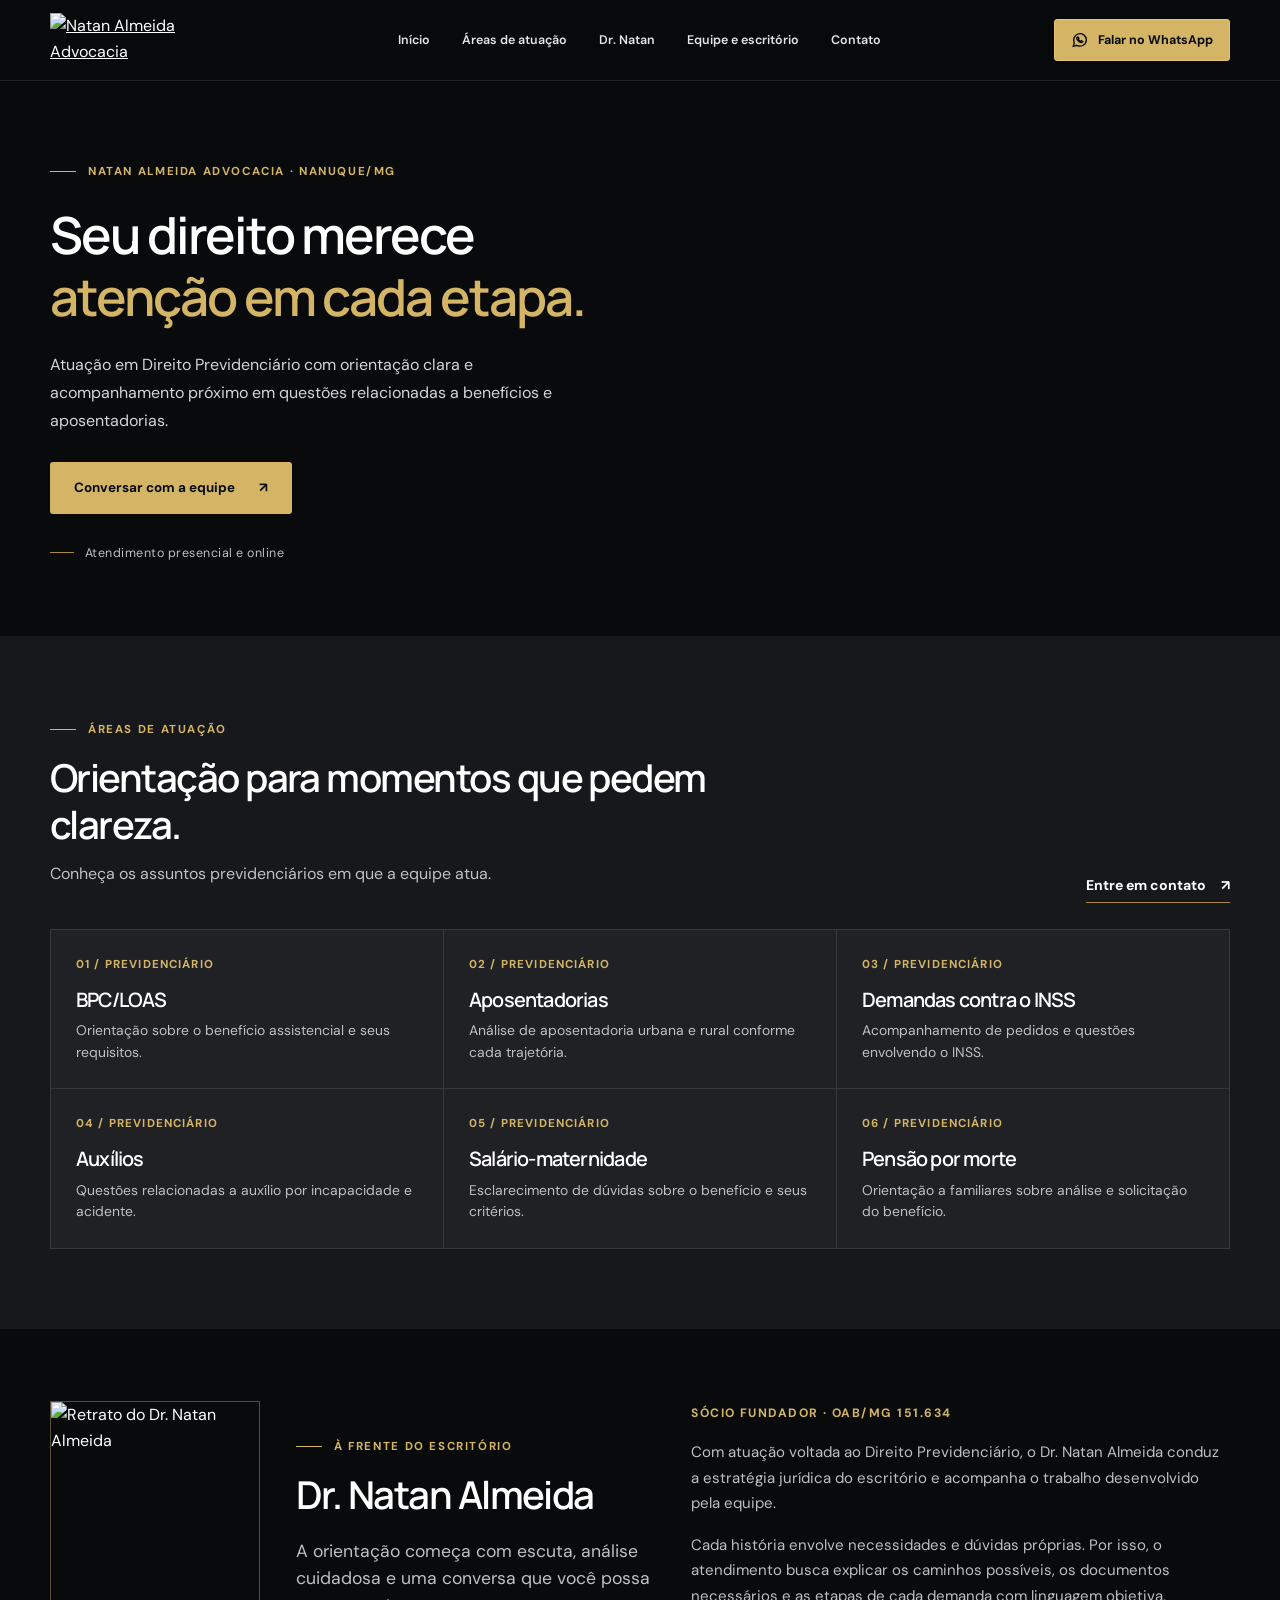
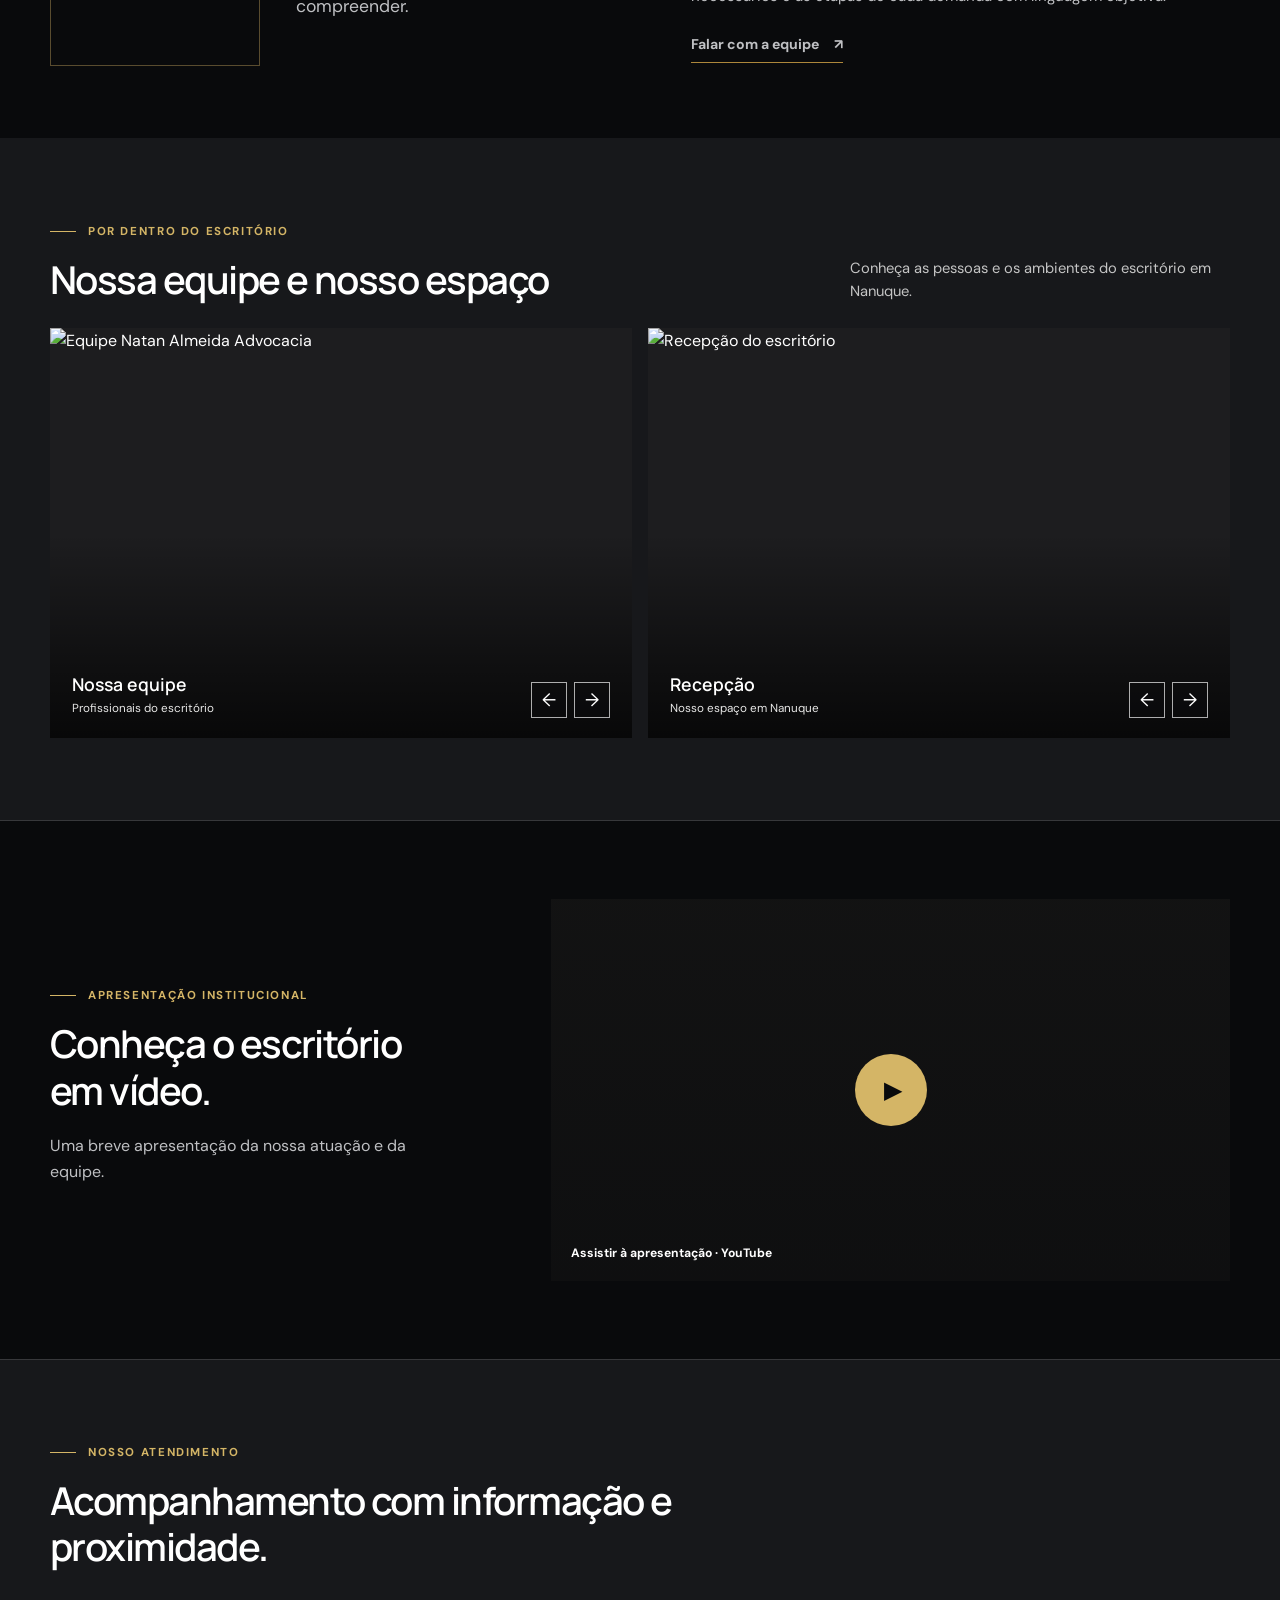
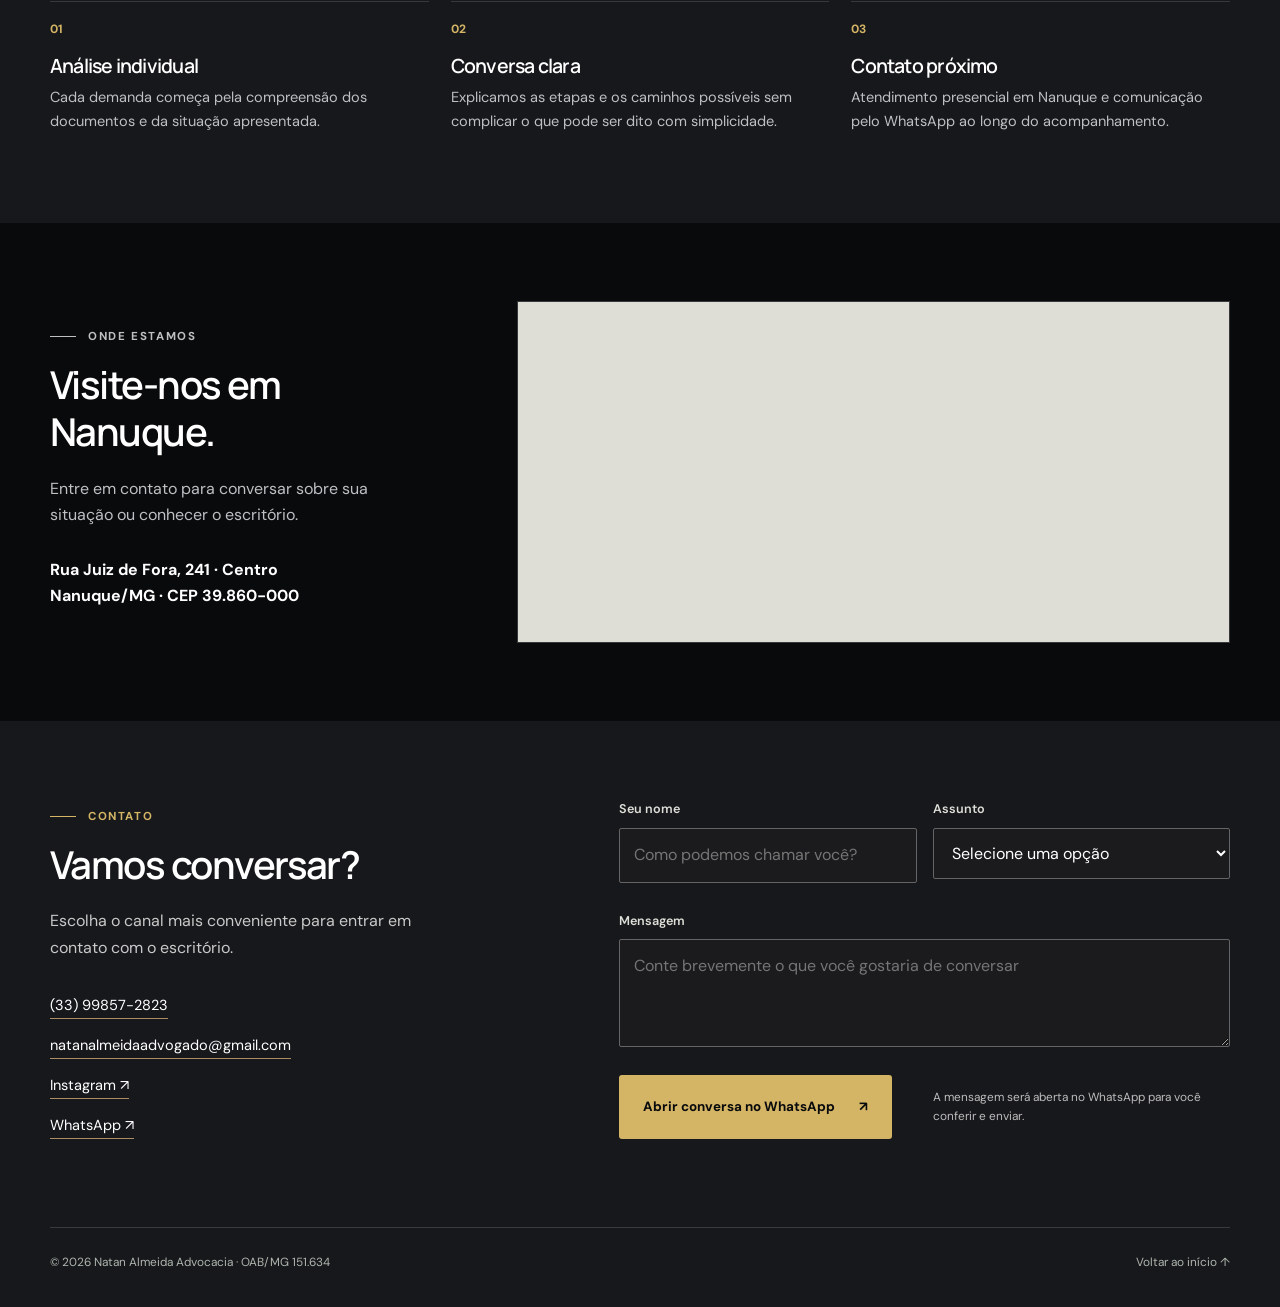
==== commit da209047: "Add files via upload" ====
--- a/index.html
+++ b/index.html
@@ -9,7 +9,7 @@
   <link rel="preconnect" href="https://fonts.googleapis.com">
   <link rel="preconnect" href="https://fonts.gstatic.com" crossorigin>
   <link href="https://fonts.googleapis.com/css2?family=DM+Sans:wght@400;500;600;700&family=Manrope:wght@500;600;700&display=swap" rel="stylesheet">
-  <link rel="preload" as="image" href="head.jpg">
+  <link rel="preload" as="image" href="https://i.postimg.cc/d1BFsnqZ/head.jpg">
   <style>
     :root { --ink:#090a0c; --ink-soft:#17181b; --paper:#090a0c; --paper-deep:#17181b; --white:#fff; --body:#bfc0c3; --muted:#a9a9aa; --gold:#ad873b; --gold-light:#d4b566; --line:#37383b; --max:1180px; }
     *,*::before,*::after { box-sizing:border-box; }
@@ -35,9 +35,6 @@
     .button:hover { transform:translateY(-2px); }
     .button-gold { color:var(--ink); background:var(--gold-light); }
     .button-gold:hover { background:#e0c574; }
-    .hero .button-gold { font-size:1.05rem; padding:18px 36px; min-height:60px; animation:hero-pulse 2s infinite; }
-    .hero .button-gold:hover { animation:none; transform:translateY(-2px); }
-    @keyframes hero-pulse { 0%,100% { box-shadow:0 0 0 0 rgba(212,181,102,.6); filter:brightness(1); transform:scale(1); } 50% { box-shadow:0 0 0 12px rgba(212,181,102,0); filter:brightness(1.15); transform:scale(1.02); } }
     .text-link { display:inline-flex; align-items:center; gap:15px; padding-bottom:5px; border-bottom:1px solid var(--gold); text-decoration:none; font-weight:700; font-size:.88rem; }
     .text-link:hover { color:#9b7942; }
 
@@ -57,7 +54,7 @@
     .menu-toggle { display:none; width:44px; height:44px; align-items:center; justify-content:center; border:1px solid #ffffff45; background:transparent; color:white; font-size:1.45rem; line-height:1; }
 
     /* Hero: replace the portrait source with the final banner when ready. */
-    .hero { position:relative; overflow:hidden; color:var(--white); background:#090a0c url('head.jpg') center 43% / cover no-repeat; }
+    .hero { position:relative; overflow:hidden; color:var(--white); background:#090a0c url('https://i.postimg.cc/d1BFsnqZ/head.jpg') center 43% / cover no-repeat; }
     .hero::before { content:""; position:absolute; inset:0; pointer-events:none; background:linear-gradient(90deg,rgba(9,10,12,.96) 0%,rgba(9,10,12,.84) 33%,rgba(9,10,12,.34) 65%,rgba(9,10,12,.04) 100%); }
     .hero-inner { min-height:555px; display:flex; align-items:center; padding-block:55px; }
     .hero-copy { position:relative; z-index:2; max-width:620px; animation:arrive .7s ease both; }
@@ -80,7 +77,7 @@
     .service-card h3 { font-size:1.24rem; margin-bottom:8px; }
     .service-card p { color:var(--body); font-size:.87rem; line-height:1.55; margin-bottom:0; }
 
-    .about { padding:72px 0; background:var(--ink-soft); }
+    .about { padding:72px 0; background:var(--ink); }
     .about-grid { display:grid; grid-template-columns:210px .8fr 1.2fr; gap:36px; align-items:center; }
     .about-portrait { margin:0; }
     .about-portrait img { width:210px; height:265px; object-fit:cover; object-position:center 18%; border:1px solid #b5995a76; }
@@ -91,7 +88,7 @@
     .credential { margin:0 0 20px; font-size:.76rem; font-weight:700; color:var(--gold-light); letter-spacing:.12em; }
     .about-body .text-link { margin-top:8px; }
 
-    .people-place { padding:76px 0 82px; color:var(--white); background:var(--ink); }
+    .people-place { padding:76px 0 82px; color:var(--white); background:var(--ink-soft); }
     .people-place-intro { display:flex; justify-content:space-between; align-items:end; gap:25px; margin-bottom:24px; }
     .people-place-intro h2 { margin-bottom:0; }
     .people-place-intro > p { max-width:380px; margin:0; color:#c5c5c5; font-size:.92rem; line-height:1.6; }
@@ -268,10 +265,6 @@
       </div>
     </section>
 
-    <section class="film" aria-labelledby="film-title">
-      <div class="wrap film-grid"><div><p class="eyebrow">Apresentação institucional</p><h2 id="film-title">Conheça o escritório em vídeo.</h2><p>Uma breve apresentação da nossa atuação e da equipe.</p></div><div class="video-shell" id="video-shell"><button class="video-trigger" type="button" aria-label="Reproduzir vídeo institucional no YouTube"><span class="play-icon" aria-hidden="true">▶</span><span class="video-label">Assistir à apresentação · YouTube</span></button></div></div>
-    </section>
-
     <section class="about" id="natan" aria-labelledby="about-title">
       <div class="wrap about-grid">
         <figure class="about-portrait"><img src="https://lh3.googleusercontent.com/p/AF1QipPACM1E0gdjPx76nKEB3g-ipkmLit9dOE4MXZFG=w900-h1200-n-k-no-nu" alt="Retrato do Dr. Natan Almeida" width="900" height="1200" loading="lazy" decoding="async"></figure>
@@ -297,6 +290,10 @@
           </figure>
         </div>
       </div>
+    </section>
+
+    <section class="film" aria-labelledby="film-title">
+      <div class="wrap film-grid"><div><p class="eyebrow">Apresentação institucional</p><h2 id="film-title">Conheça o escritório em vídeo.</h2><p>Uma breve apresentação da nossa atuação e da equipe.</p></div><div class="video-shell" id="video-shell"><button class="video-trigger" type="button" aria-label="Reproduzir vídeo institucional no YouTube"><span class="play-icon" aria-hidden="true">▶</span><span class="video-label">Assistir à apresentação · YouTube</span></button></div></div>
     </section>
 
     <section class="difference" aria-labelledby="difference-title">
